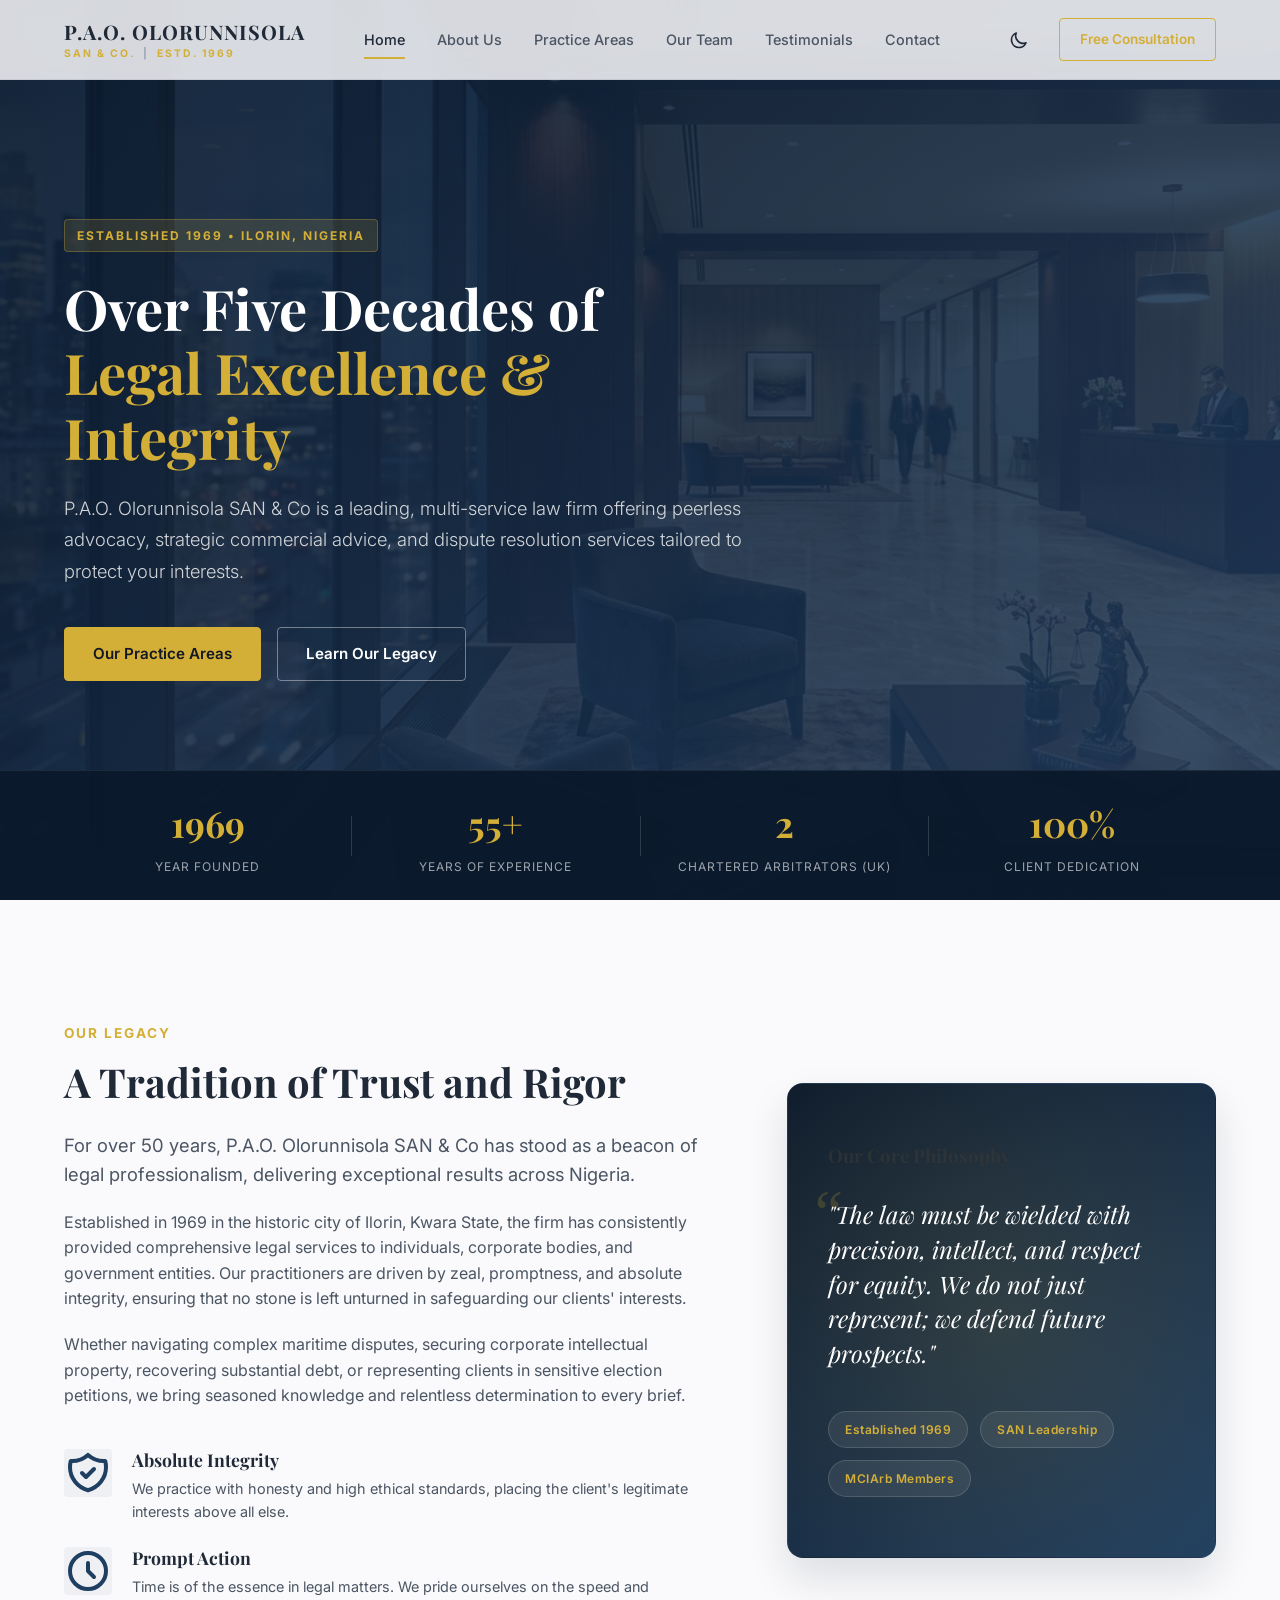
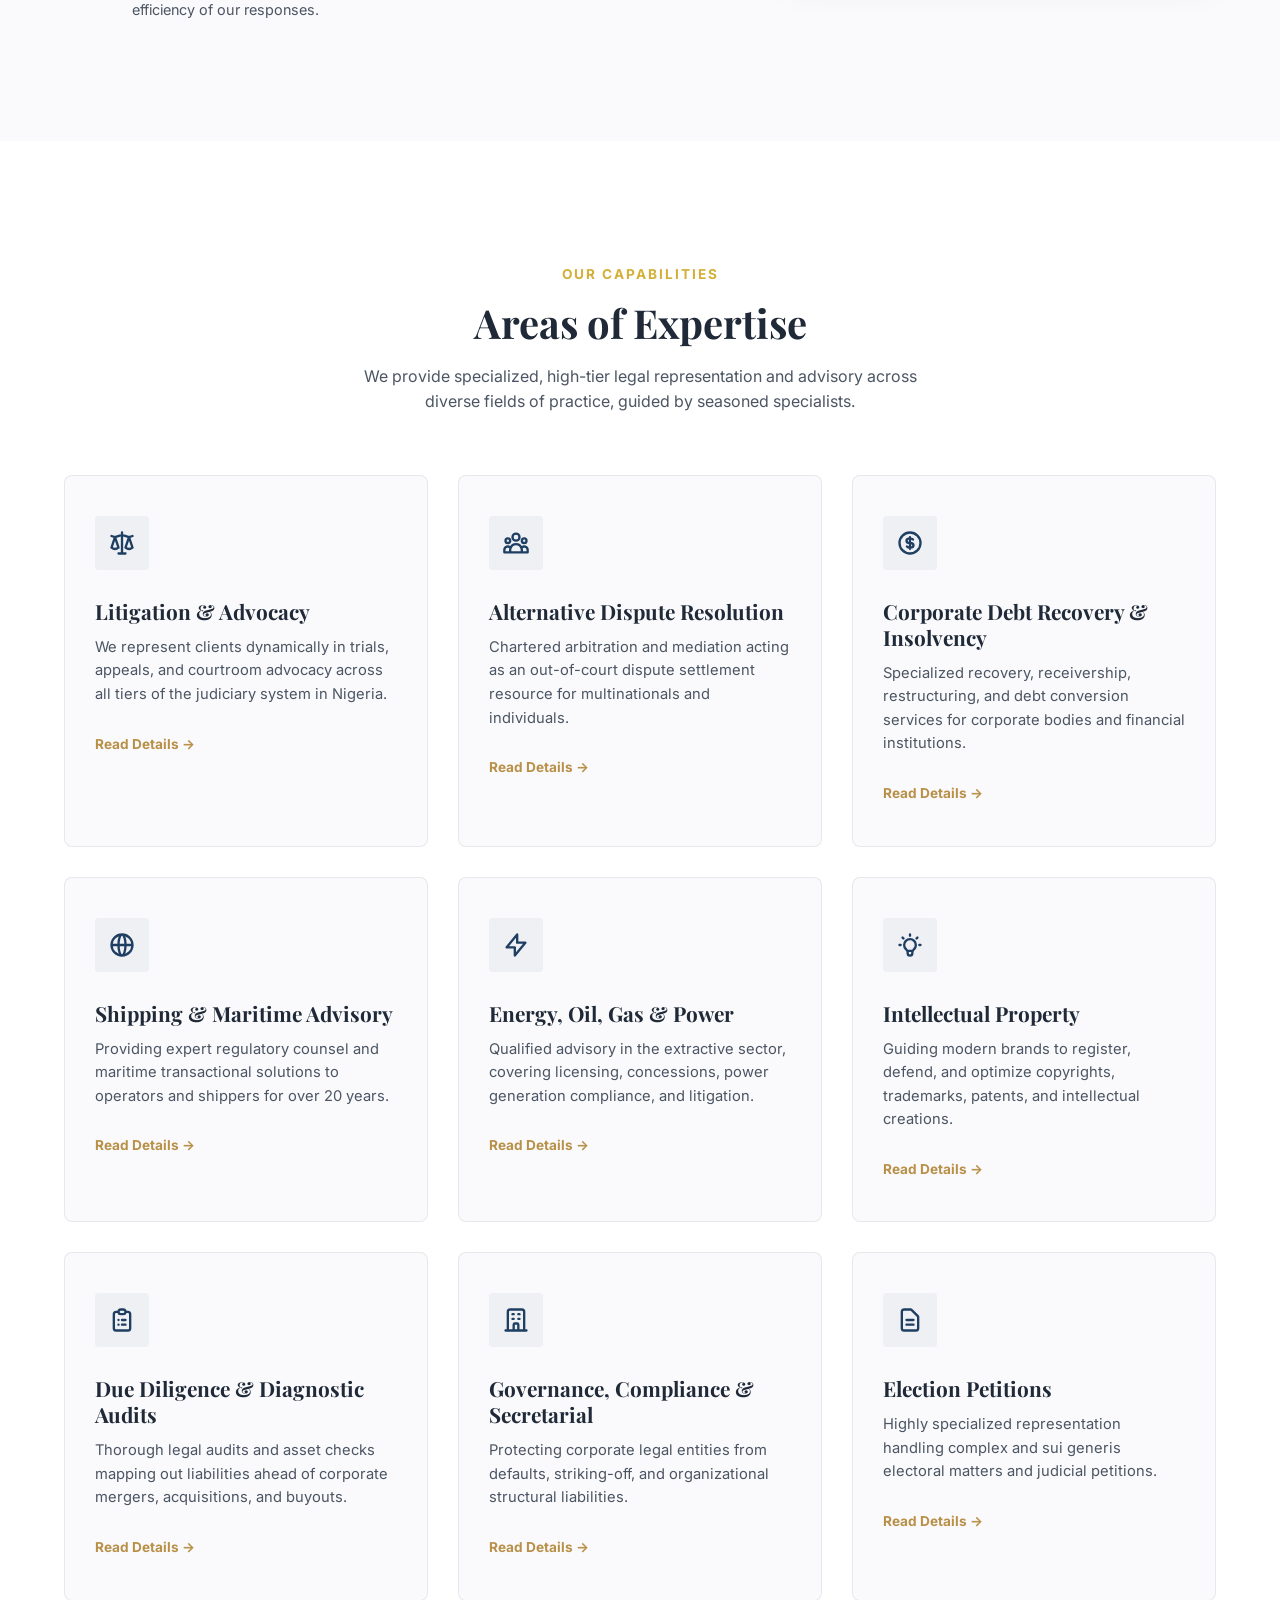
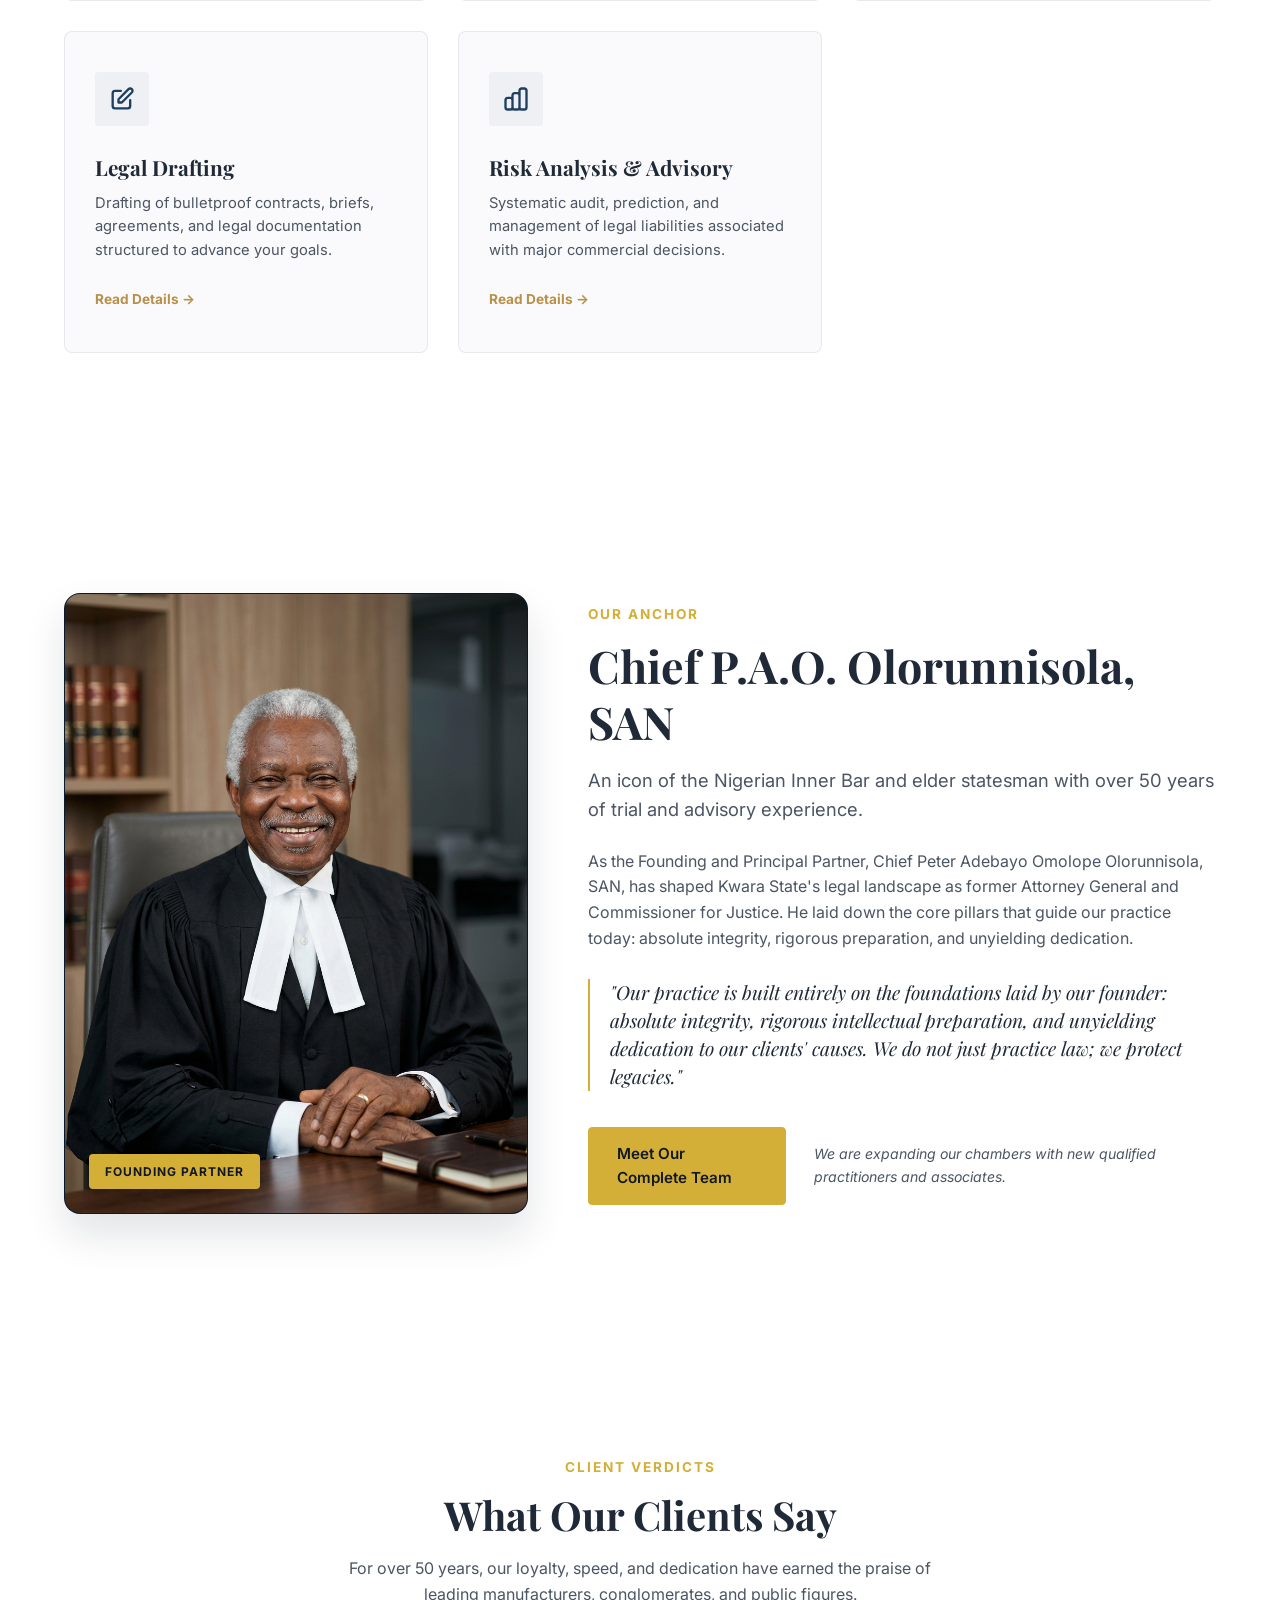
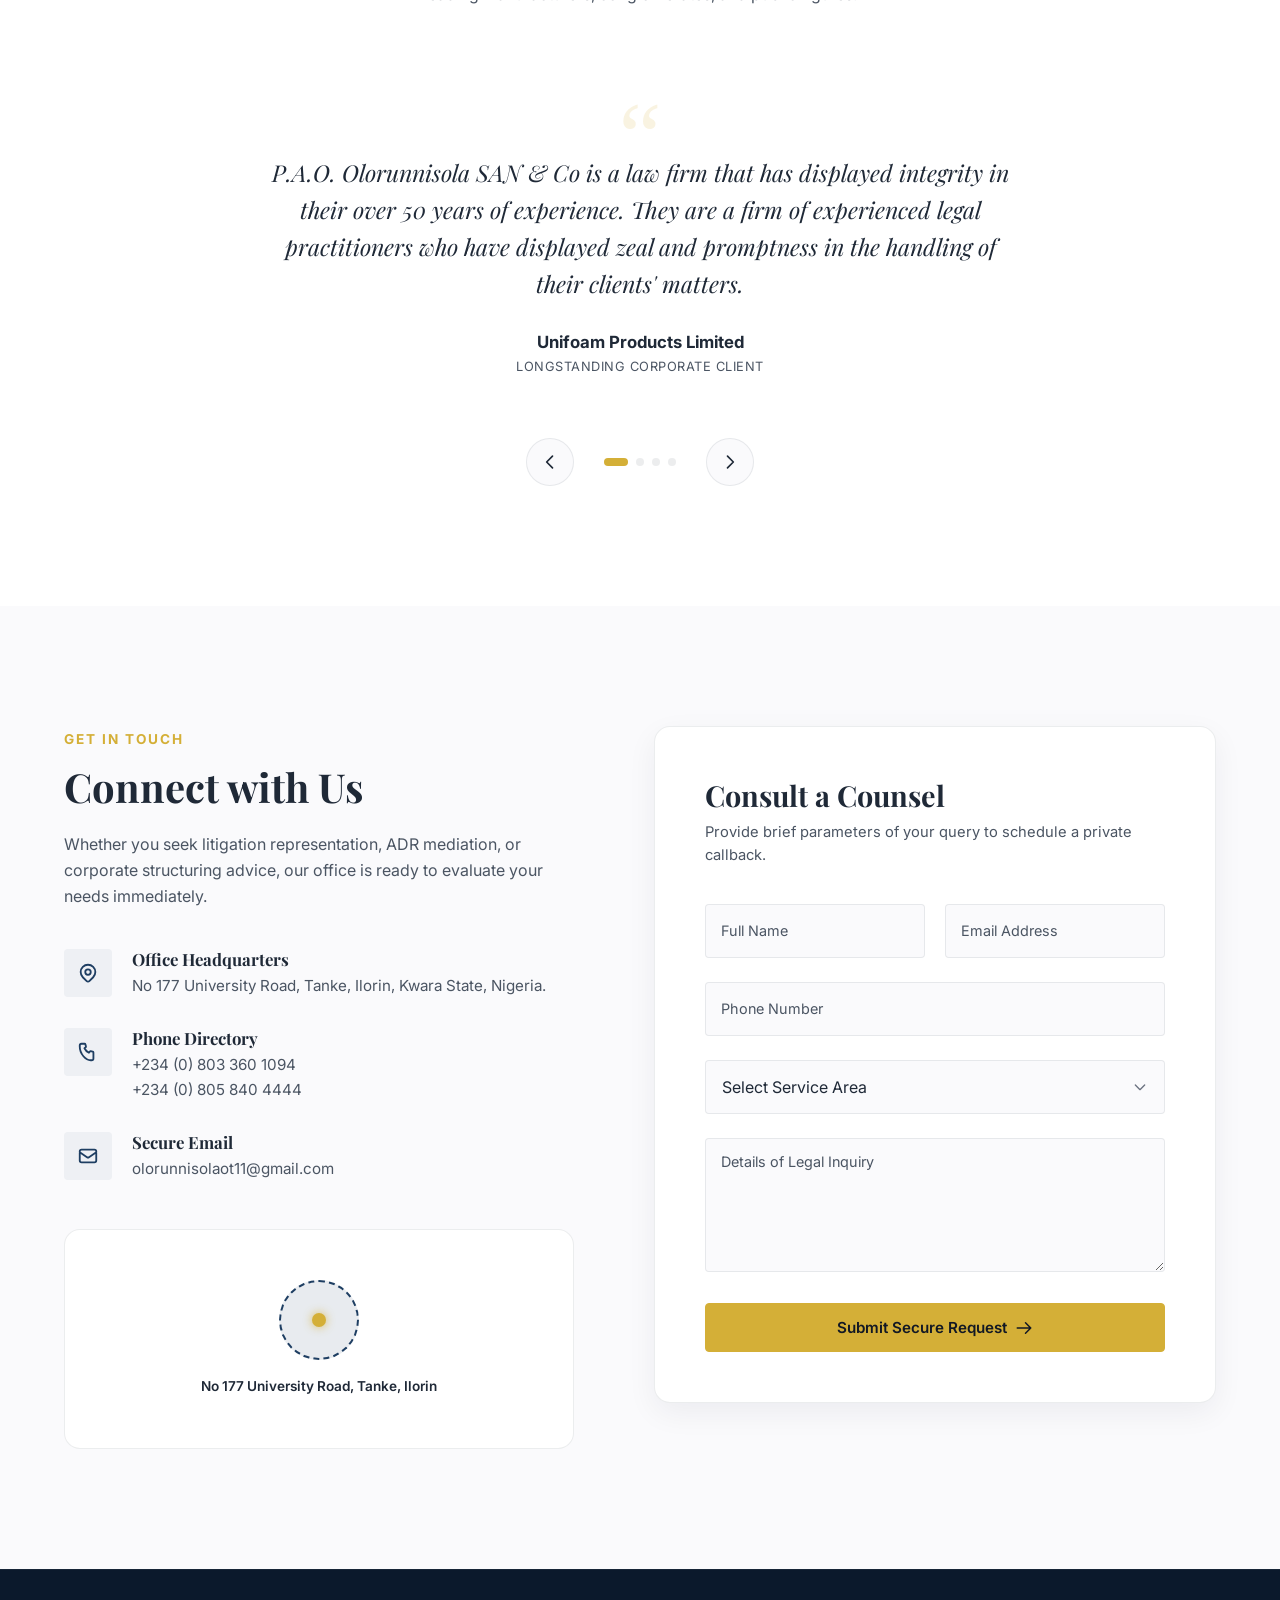
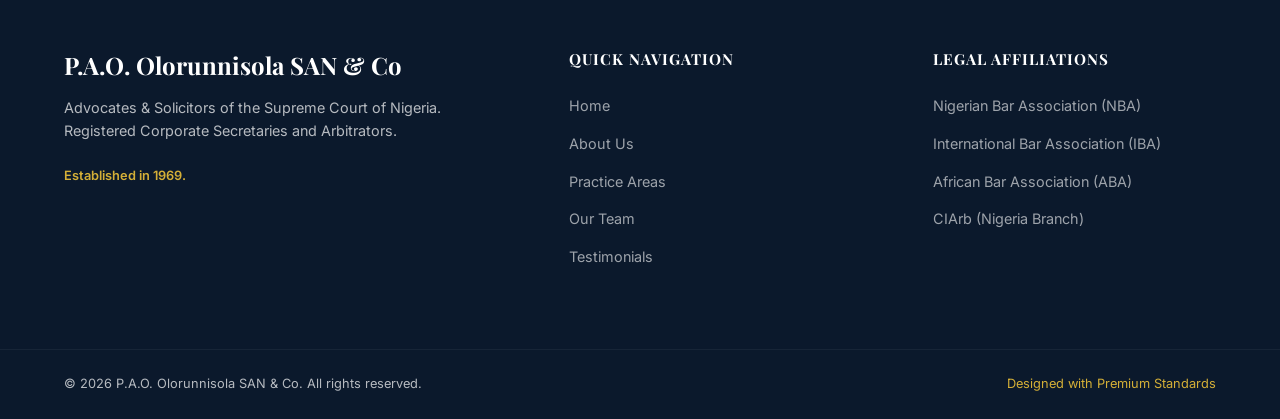
==== index.html @ 3b95bd33 "Initial commit: P.A.O. Olorunnisola SAN & Co premium website" ====
<!DOCTYPE html>
<html lang="en">
<head>
    <meta charset="UTF-8">
    <meta name="viewport" content="width=device-width, initial-scale=1.0">
    <title>P.A.O. Olorunnisola SAN & Co | Premium Law Firm since 1969</title>
    <meta name="description" content="Established in 1969 in Ilorin, Kwara State, P.A.O. Olorunnisola SAN & Co is a premier multi-service law firm offering top-tier litigation, corporate advisory, debt recovery, and arbitration services.">
    <!-- Google Fonts -->
    <link rel="preconnect" href="https://fonts.googleapis.com">
    <link rel="preconnect" href="https://fonts.gstatic.com" crossorigin>
    <link href="https://fonts.googleapis.com/css2?family=Inter:wght@300;400;500;600;700&family=Playfair+Display:ital,wght@0,400;0,500;0,600;0,700;1,400&display=swap" rel="stylesheet">
    <!-- Main Stylesheet -->
    <link rel="stylesheet" href="styles.css">
</head>
<body class="light-mode">
    
    <!-- Navigation Header -->
    <header class="site-header">
        <div class="header-container">
            <a href="#" class="logo-area" aria-label="P.A.O. Olorunnisola SAN & Co Home">
                <span class="logo-main">P.A.O. OLORUNNISOLA</span>
                <span class="logo-sub">SAN & CO. <span class="divider">|</span> ESTD. 1969</span>
            </a>
            
            <nav class="nav-menu" id="navMenu">
                <a href="#home" class="nav-link active">Home</a>
                <a href="#about" class="nav-link">About Us</a>
                <a href="#practice" class="nav-link">Practice Areas</a>
                <a href="team.html" class="nav-link">Our Team</a>
                <a href="#testimonials" class="nav-link">Testimonials</a>
                <a href="#contact" class="nav-link">Contact</a>
            </nav>
            
            <div class="header-actions">
                <button class="theme-toggle" id="themeToggle" aria-label="Toggle dark mode">
                    <!-- Sun Icon (visible in dark mode) -->
                    <svg class="sun-icon" fill="none" stroke="currentColor" viewBox="0 0 24 24" xmlns="http://www.w3.org/2000/svg">
                        <path stroke-linecap="round" stroke-linejoin="round" stroke-width="2" d="M12 3v1m0 16v1m9-9h-1M4 12H3m15.364-6.364l-.707.707M6.343 17.657l-.707.707m12.728 0l-.707-.707M6.343 6.343l-.707-.707M12 8a4 4 0 100 8 4 4 0 000-8z"></path>
                    </svg>
                    <!-- Moon Icon (visible in light mode) -->
                    <svg class="moon-icon" fill="none" stroke="currentColor" viewBox="0 0 24 24" xmlns="http://www.w3.org/2000/svg">
                        <path stroke-linecap="round" stroke-linejoin="round" stroke-width="2" d="M20.354 15.354A9 9 0 018.646 3.646 9.003 9.003 0 0012 21a9.003 9.003 0 008.354-5.646z"></path>
                    </svg>
                </button>
                <a href="#contact" class="btn-consultation">Free Consultation</a>
                <button class="mobile-nav-toggle" id="mobileNavToggle" aria-label="Open menu">
                    <span class="bar"></span>
                    <span class="bar"></span>
                    <span class="bar"></span>
                </button>
            </div>
        </div>
    </header>

    <!-- Hero Section -->
    <section id="home" class="hero-section">
        <div class="hero-bg-overlay"></div>
        <div class="hero-container">
            <div class="hero-content fade-in-up">
                <div class="badge">ESTABLISHED 1969 • ILORIN, NIGERIA</div>
                <h1>Over Five Decades of <br><span class="gold-text">Legal Excellence & Integrity</span></h1>
                <p class="hero-lead">P.A.O. Olorunnisola SAN & Co is a leading, multi-service law firm offering peerless advocacy, strategic commercial advice, and dispute resolution services tailored to protect your interests.</p>
                <div class="hero-actions">
                    <a href="#practice" class="btn btn-primary">Our Practice Areas</a>
                    <a href="#about" class="btn btn-outline">Learn Our Legacy</a>
                </div>
            </div>
        </div>
        
        <!-- Stats Bar -->
        <div class="stats-bar fade-in-up delay-1">
            <div class="stats-container">
                <div class="stat-item">
                    <div class="stat-number">1969</div>
                    <div class="stat-label">Year Founded</div>
                </div>
                <div class="stat-divider"></div>
                <div class="stat-item">
                    <div class="stat-number">55+</div>
                    <div class="stat-label">Years of Experience</div>
                </div>
                <div class="stat-divider"></div>
                <div class="stat-item">
                    <div class="stat-number">2</div>
                    <div class="stat-label">Chartered Arbitrators (UK)</div>
                </div>
                <div class="stat-divider"></div>
                <div class="stat-item">
                    <div class="stat-number">100%</div>
                    <div class="stat-label">Client Dedication</div>
                </div>
            </div>
        </div>
    </section>

    <!-- About Section -->
    <section id="about" class="about-section scroll-reveal">
        <div class="section-container">
            <div class="about-grid">
                <div class="about-text">
                    <span class="section-subtitle">OUR LEGACY</span>
                    <h2>A Tradition of Trust and Rigor</h2>
                    <p class="paragraph-lead">For over 50 years, P.A.O. Olorunnisola SAN & Co has stood as a beacon of legal professionalism, delivering exceptional results across Nigeria.</p>
                    <p>Established in 1969 in the historic city of Ilorin, Kwara State, the firm has consistently provided comprehensive legal services to individuals, corporate bodies, and government entities. Our practitioners are driven by zeal, promptness, and absolute integrity, ensuring that no stone is left unturned in safeguarding our clients' interests.</p>
                    <p>Whether navigating complex maritime disputes, securing corporate intellectual property, recovering substantial debt, or representing clients in sensitive election petitions, we bring seasoned knowledge and relentless determination to every brief.</p>
                    
                    <div class="value-pillars">
                        <div class="pillar">
                            <div class="pillar-icon">
                                <svg fill="none" stroke="currentColor" viewBox="0 0 24 24" xmlns="http://www.w3.org/2000/svg"><path stroke-linecap="round" stroke-linejoin="round" stroke-width="2" d="M9 12l2 2 4-4m5.618-4.016A11.955 11.955 0 0112 2.944a11.955 11.955 0 01-8.618 3.04A12.02 12.02 0 003 9c0 5.591 3.824 10.29 9 11.622 5.176-1.332 9-6.03 9-11.622 0-1.042-.133-2.052-.382-3.016z"></path></svg>
                            </div>
                            <div>
                                <h4>Absolute Integrity</h4>
                                <p>We practice with honesty and high ethical standards, placing the client's legitimate interests above all else.</p>
                            </div>
                        </div>
                        <div class="pillar">
                            <div class="pillar-icon">
                                <svg fill="none" stroke="currentColor" viewBox="0 0 24 24" xmlns="http://www.w3.org/2000/svg"><path stroke-linecap="round" stroke-linejoin="round" stroke-width="2" d="M12 8v4l3 3m6-3a9 9 0 11-18 0 9 9 0 0118 0z"></path></svg>
                            </div>
                            <div>
                                <h4>Prompt Action</h4>
                                <p>Time is of the essence in legal matters. We pride ourselves on the speed and efficiency of our responses.</p>
                            </div>
                        </div>
                    </div>
                </div>
                
                <div class="about-card-container">
                    <div class="about-image-card">
                        <div class="card-glow"></div>
                        <div class="card-inner">
                            <h3>Our Core Philosophy</h3>
                            <blockquote class="philosophical-quote">
                                "The law must be wielded with precision, intellect, and respect for equity. We do not just represent; we defend future prospects."
                            </blockquote>
                            <div class="accreditations">
                                <div class="badge-accred">Established 1969</div>
                                <div class="badge-accred">SAN Leadership</div>
                                <div class="badge-accred">MCIArb Members</div>
                            </div>
                        </div>
                    </div>
                </div>
            </div>
        </div>
    </section>

    <!-- Practice Areas Section -->
    <section id="practice" class="practice-section scroll-reveal">
        <div class="section-container">
            <div class="section-header text-center">
                <span class="section-subtitle">OUR CAPABILITIES</span>
                <h2>Areas of Expertise</h2>
                <p class="section-description">We provide specialized, high-tier legal representation and advisory across diverse fields of practice, guided by seasoned specialists.</p>
            </div>
            
            <div class="practice-grid">
                <!-- Card 1: Litigation & Dispute Resolution -->
                <div class="practice-card" data-area="litigation">
                    <div class="practice-card-content">
                        <div class="card-icon">
                            <svg fill="none" stroke="currentColor" viewBox="0 0 24 24" xmlns="http://www.w3.org/2000/svg"><path stroke-linecap="round" stroke-linejoin="round" stroke-width="2" d="M3 6l3 1m0 0l-3 9a5.002 5.002 0 006.001 0M6 7l3 9M6 7l6-2m6 2l3-1m-3 1l-3 9a5.002 5.002 0 006.001 0M18 7l3 9m-3-9l-6-2m0-2v2m0 16V5m0 16H9m3 0h3"></path></svg>
                        </div>
                        <h3>Litigation & Advocacy</h3>
                        <p>We represent clients dynamically in trials, appeals, and courtroom advocacy across all tiers of the judiciary system in Nigeria.</p>
                        <span class="card-link">Read Details &rarr;</span>
                    </div>
                </div>

                <!-- Card 2: Alternative Dispute Resolution (ADR) -->
                <div class="practice-card" data-area="adr">
                    <div class="practice-card-content">
                        <div class="card-icon">
                            <svg fill="none" stroke="currentColor" viewBox="0 0 24 24" xmlns="http://www.w3.org/2000/svg"><path stroke-linecap="round" stroke-linejoin="round" stroke-width="2" d="M17 20h5v-2a3 3 0 00-5.356-1.857M17 20H7m10 0v-2c0-.656-.126-1.283-.356-1.857M7 20H2v-2a3 3 0 015.356-1.857M7 20v-2c0-.656.126-1.283.356-1.857m0 0a5.002 5.002 0 019.288 0M15 7a3 3 0 11-6 0 3 3 0 016 0zm6 3a2 2 0 11-4 0 2 2 0 014 0zM7 10a2 2 0 11-4 0 2 2 0 014 0z"></path></svg>
                        </div>
                        <h3>Alternative Dispute Resolution</h3>
                        <p>Chartered arbitration and mediation acting as an out-of-court dispute settlement resource for multinationals and individuals.</p>
                        <span class="card-link">Read Details &rarr;</span>
                    </div>
                </div>

                <!-- Card 3: Debt Recovery & Insolvency -->
                <div class="practice-card" data-area="debt">
                    <div class="practice-card-content">
                        <div class="card-icon">
                            <svg fill="none" stroke="currentColor" viewBox="0 0 24 24" xmlns="http://www.w3.org/2000/svg"><path stroke-linecap="round" stroke-linejoin="round" stroke-width="2" d="M12 8c-1.657 0-3 .895-3 2s1.343 2 3 2 3 .895 3 2-1.343 2-3 2m0-8c1.11 0 2.08.402 2.599 1M12 8V7m0 1v8m0 0v1m0-1c-1.11 0-2.08-.402-2.599-1M21 12a9 9 0 11-18 0 9 9 0 0118 0z"></path></svg>
                        </div>
                        <h3>Corporate Debt Recovery & Insolvency</h3>
                        <p>Specialized recovery, receivership, restructuring, and debt conversion services for corporate bodies and financial institutions.</p>
                        <span class="card-link">Read Details &rarr;</span>
                    </div>
                </div>

                <!-- Card 4: Maritime & Shipping Advisory -->
                <div class="practice-card" data-area="maritime">
                    <div class="practice-card-content">
                        <div class="card-icon">
                            <svg fill="none" stroke="currentColor" viewBox="0 0 24 24" xmlns="http://www.w3.org/2000/svg"><path stroke-linecap="round" stroke-linejoin="round" stroke-width="2" d="M21 12a9 9 0 01-9 9m9-9a9 9 0 00-9-9m9 9H3m9 9a9 9 0 01-9-9m9 9c1.657 0 3-4.03 3-9s-1.343-9-3-9m0 18c-1.657 0-3-4.03-3-9s1.343-9 3-9m-9 9a9 9 0 019-9"></path></svg>
                        </div>
                        <h3>Shipping & Maritime Advisory</h3>
                        <p>Providing expert regulatory counsel and maritime transactional solutions to operators and shippers for over 20 years.</p>
                        <span class="card-link">Read Details &rarr;</span>
                    </div>
                </div>

                <!-- Card 5: Oil, Gas & Energy -->
                <div class="practice-card" data-area="energy">
                    <div class="practice-card-content">
                        <div class="card-icon">
                            <svg fill="none" stroke="currentColor" viewBox="0 0 24 24" xmlns="http://www.w3.org/2000/svg"><path stroke-linecap="round" stroke-linejoin="round" stroke-width="2" d="M13 10V3L4 14h7v7l9-11h-7z"></path></svg>
                        </div>
                        <h3>Energy, Oil, Gas & Power</h3>
                        <p>Qualified advisory in the extractive sector, covering licensing, concessions, power generation compliance, and litigation.</p>
                        <span class="card-link">Read Details &rarr;</span>
                    </div>
                </div>

                <!-- Card 6: Intellectual Property -->
                <div class="practice-card" data-area="ip">
                    <div class="practice-card-content">
                        <div class="card-icon">
                            <svg fill="none" stroke="currentColor" viewBox="0 0 24 24" xmlns="http://www.w3.org/2000/svg"><path stroke-linecap="round" stroke-linejoin="round" stroke-width="2" d="M9.663 17h4.673M12 3v1m6.364 1.636l-.707.707M21 12h-1M4 12H3m3.343-5.657l-.707-.707m2.828 9.9a5 5 0 117.072 0l-.548.547A3.374 3.374 0 0014 18.469V19a2 2 0 11-4 0v-.531c0-.895-.356-1.754-.988-2.386l-.548-.547z"></path></svg>
                        </div>
                        <h3>Intellectual Property</h3>
                        <p>Guiding modern brands to register, defend, and optimize copyrights, trademarks, patents, and intellectual creations.</p>
                        <span class="card-link">Read Details &rarr;</span>
                    </div>
                </div>

                <!-- Card 7: Due Diligence & Corporate Audits -->
                <div class="practice-card" data-area="diligence">
                    <div class="practice-card-content">
                        <div class="card-icon">
                            <svg fill="none" stroke="currentColor" viewBox="0 0 24 24" xmlns="http://www.w3.org/2000/svg"><path stroke-linecap="round" stroke-linejoin="round" stroke-width="2" d="M9 5H7a2 2 0 00-2 2v12a2 2 0 002 2h10a2 2 0 002-2V7a2 2 0 00-2-2h-2M9 5a2 2 0 002 2h2a2 2 0 002-2M9 5a2 2 0 012-2h2a2 2 0 012 2m-3 7h3m-3 4h3m-6-4h.01M9 16h.01"></path></svg>
                        </div>
                        <h3>Due Diligence & Diagnostic Audits</h3>
                        <p>Thorough legal audits and asset checks mapping out liabilities ahead of corporate mergers, acquisitions, and buyouts.</p>
                        <span class="card-link">Read Details &rarr;</span>
                    </div>
                </div>

                <!-- Card 8: Corporate Governance & Secretarial -->
                <div class="practice-card" data-area="governance">
                    <div class="practice-card-content">
                        <div class="card-icon">
                            <svg fill="none" stroke="currentColor" viewBox="0 0 24 24" xmlns="http://www.w3.org/2000/svg"><path stroke-linecap="round" stroke-linejoin="round" stroke-width="2" d="M19 21V5a2 2 0 00-2-2H7a2 2 0 00-2 2v16m14 0h2m-2 0h-5m-9 0H3m2 0h5M9 7h1m-1 4h1m4-4h1m-1 4h1m-5 10v-5a1 1 0 011-1h2a1 1 0 011 1v5m-4 0h4"></path></svg>
                        </div>
                        <h3>Governance, Compliance & Secretarial</h3>
                        <p>Protecting corporate legal entities from defaults, striking-off, and organizational structural liabilities.</p>
                        <span class="card-link">Read Details &rarr;</span>
                    </div>
                </div>

                <!-- Card 9: Election Petitions -->
                <div class="practice-card" data-area="election">
                    <div class="practice-card-content">
                        <div class="card-icon">
                            <svg fill="none" stroke="currentColor" viewBox="0 0 24 24" xmlns="http://www.w3.org/2000/svg"><path stroke-linecap="round" stroke-linejoin="round" stroke-width="2" d="M9 12h6m-6 4h6m2 5H7a2 2 0 01-2-2V5a2 2 0 012-2h5.586a1 1 0 01.707.293l5.414 5.414a1 1 0 01.293.707V19a2 2 0 01-2 2z"></path></svg>
                        </div>
                        <h3>Election Petitions</h3>
                        <p>Highly specialized representation handling complex and sui generis electoral matters and judicial petitions.</p>
                        <span class="card-link">Read Details &rarr;</span>
                    </div>
                </div>

                <!-- Card 10: Legal Drafting -->
                <div class="practice-card" data-area="drafting">
                    <div class="practice-card-content">
                        <div class="card-icon">
                            <svg fill="none" stroke="currentColor" viewBox="0 0 24 24" xmlns="http://www.w3.org/2000/svg"><path stroke-linecap="round" stroke-linejoin="round" stroke-width="2" d="M11 5H6a2 2 0 00-2 2v11a2 2 0 002 2h11a2 2 0 002-2v-5m-1.414-9.414a2 2 0 112.828 2.828L11.828 15H9v-2.828l8.586-8.586z"></path></svg>
                        </div>
                        <h3>Legal Drafting</h3>
                        <p>Drafting of bulletproof contracts, briefs, agreements, and legal documentation structured to advance your goals.</p>
                        <span class="card-link">Read Details &rarr;</span>
                    </div>
                </div>

                <!-- Card 11: Risk Analysis -->
                <div class="practice-card" data-area="risk">
                    <div class="practice-card-content">
                        <div class="card-icon">
                            <svg fill="none" stroke="currentColor" viewBox="0 0 24 24" xmlns="http://www.w3.org/2000/svg"><path stroke-linecap="round" stroke-linejoin="round" stroke-width="2" d="M9 19v-6a2 2 0 00-2-2H5a2 2 0 00-2 2v6a2 2 0 002 2h2a2 2 0 002-2zm0 0V9a2 2 0 012-2h2a2 2 0 012 2v10m-6 0a2 2 0 002 2h2a2 2 0 002-2m0 0V5a2 2 0 012-2h2a2 2 0 012 2v14a2 2 0 01-2 2h-2a2 2 0 01-2-2z"></path></svg>
                        </div>
                        <h3>Risk Analysis & Advisory</h3>
                        <p>Systematic audit, prediction, and management of legal liabilities associated with major commercial decisions.</p>
                        <span class="card-link">Read Details &rarr;</span>
                    </div>
                </div>
            </div>
        </div>
    </section>

    <!-- Details Modal Backdrop -->
    <div class="modal-backdrop" id="detailsModal">
        <div class="modal-container">
            <button class="modal-close" id="modalClose" aria-label="Close details">&times;</button>
            <div class="modal-body" id="modalBody">
                <!-- Loaded dynamically by JS -->
            </div>
        </div>
    </div>

    <!-- Founder Preview Section -->
    <section id="founder-preview" class="founder-preview-section scroll-reveal">
        <div class="section-container">
            <div class="founder-preview-grid">
                <div class="founder-preview-image">
                    <div class="founder-image-frame">
                        <img src="images/founder_portrait.jpg" alt="Chief P.A.O. Olorunnisola, SAN" class="founder-img" loading="lazy">
                        <div class="founder-badge">FOUNDING PARTNER</div>
                    </div>
                </div>
                <div class="founder-preview-text">
                    <span class="section-subtitle">OUR ANCHOR</span>
                    <h2>Chief P.A.O. Olorunnisola, SAN</h2>
                    <p class="paragraph-lead">An icon of the Nigerian Inner Bar and elder statesman with over 50 years of trial and advisory experience.</p>
                    <p>As the Founding and Principal Partner, Chief Peter Adebayo Omolope Olorunnisola, SAN, has shaped Kwara State's legal landscape as former Attorney General and Commissioner for Justice. He laid down the core pillars that guide our practice today: absolute integrity, rigorous preparation, and unyielding dedication.</p>
                    
                    <blockquote class="philosophical-quote small-quote">
                        "Our practice is built entirely on the foundations laid by our founder: absolute integrity, rigorous intellectual preparation, and unyielding dedication to our clients' causes. We do not just practice law; we protect legacies."
                    </blockquote>
                    
                    <div class="founder-actions-row">
                        <a href="team.html" class="btn btn-primary">Meet Our Complete Team</a>
                        <p class="founder-note">We are expanding our chambers with new qualified practitioners and associates.</p>
                    </div>
                </div>
            </div>
        </div>
    </section>

    <!-- Testimonials Section -->
    <section id="testimonials" class="testimonials-section scroll-reveal">
        <div class="section-container">
            <div class="section-header text-center">
                <span class="section-subtitle">CLIENT VERDICTS</span>
                <h2>What Our Clients Say</h2>
                <p class="section-description">For over 50 years, our loyalty, speed, and dedication have earned the praise of leading manufacturers, conglomerates, and public figures.</p>
            </div>
            
            <div class="slider-wrapper">
                <div class="testimonials-slider" id="testimonialsSlider">
                    
                    <!-- Slide 1 -->
                    <div class="testimonial-slide">
                        <div class="quote-icon">“</div>
                        <p class="testimonial-text">P.A.O. Olorunnisola SAN & Co is a law firm that has displayed integrity in their over 50 years of experience. They are a firm of experienced legal practitioners who have displayed zeal and promptness in the handling of their clients' matters.</p>
                        <div class="client-info">
                            <h4 class="client-name">Unifoam Products Limited</h4>
                            <span class="client-detail">Longstanding Corporate Client</span>
                        </div>
                    </div>

                    <!-- Slide 2 -->
                    <div class="testimonial-slide">
                        <div class="quote-icon">“</div>
                        <p class="testimonial-text">P.A.O. Olorunnisola SAN & Co is a one-stop firm for your legal needs. They are a firm of legal practitioners that cut across different fields of legal practice. The speed of their response to client's legal needs is encouraging. I vouch for them.</p>
                        <div class="client-info">
                            <h4 class="client-name">UTR Confectionary Enterprise</h4>
                            <span class="client-detail">Commercial Client</span>
                        </div>
                    </div>

                    <!-- Slide 3 -->
                    <div class="testimonial-slide">
                        <div class="quote-icon">“</div>
                        <p class="testimonial-text">P.A.O. Olorunnisola SAN & Co is a law firm that offers useful legal advice in their relationship with their clients. They display integrity, honesty in their dealings notwithstanding their pecuniary interest. They are reliable and I recommend them.</p>
                        <div class="client-info">
                            <h4 class="client-name">Harmony Holdings Limited</h4>
                            <span class="client-detail">Investment & Holdings Client</span>
                        </div>
                    </div>

                    <!-- Slide 4 -->
                    <div class="testimonial-slide">
                        <div class="quote-icon">“</div>
                        <p class="testimonial-text">The law firm P.A.O. Olorunnisola SAN & Co is a firm of notable legal practitioners who have secured cognate experience in the field of law practice. They are a firm that I will easily recommend to any prospective client.</p>
                        <div class="client-info">
                            <h4 class="client-name">Hon. Toye Yusuff</h4>
                            <span class="client-detail">Chief Whip, Kwara State House of Assembly</span>
                        </div>
                    </div>
                    
                </div>
                
                <!-- Controls -->
                <div class="slider-controls">
                    <button class="slider-arrow prev" id="sliderPrev" aria-label="Previous testimonial">
                        <svg fill="none" stroke="currentColor" viewBox="0 0 24 24" xmlns="http://www.w3.org/2000/svg"><path stroke-linecap="round" stroke-linejoin="round" stroke-width="2" d="M15 19l-7-7 7-7"></path></svg>
                    </button>
                    <div class="slider-dots" id="sliderDots"></div>
                    <button class="slider-arrow next" id="sliderNext" aria-label="Next testimonial">
                        <svg fill="none" stroke="currentColor" viewBox="0 0 24 24" xmlns="http://www.w3.org/2000/svg"><path stroke-linecap="round" stroke-linejoin="round" stroke-width="2" d="M9 5l7 7-7 7"></path></svg>
                    </button>
                </div>
            </div>
        </div>
    </section>

    <!-- Contact Section -->
    <section id="contact" class="contact-section scroll-reveal">
        <div class="section-container">
            <div class="contact-grid">
                
                <!-- Contact Details Card -->
                <div class="contact-info-block">
                    <span class="section-subtitle">GET IN TOUCH</span>
                    <h2>Connect with Us</h2>
                    <p>Whether you seek litigation representation, ADR mediation, or corporate structuring advice, our office is ready to evaluate your needs immediately.</p>
                    
                    <div class="contact-details-list">
                        <div class="detail-item">
                            <div class="detail-icon">
                                <svg fill="none" stroke="currentColor" viewBox="0 0 24 24" xmlns="http://www.w3.org/2000/svg"><path stroke-linecap="round" stroke-linejoin="round" stroke-width="2" d="M17.657 16.657L13.414 20.9a1.998 1.998 0 01-2.827 0l-4.244-4.243a8 8 0 1111.314 0z"></path><path stroke-linecap="round" stroke-linejoin="round" stroke-width="2" d="M15 11a3 3 0 11-6 0 3 3 0 016 0z"></path></svg>
                            </div>
                            <div>
                                <h4>Office Headquarters</h4>
                                <p>No 177 University Road, Tanke, Ilorin, Kwara State, Nigeria.</p>
                            </div>
                        </div>
                        <div class="detail-item">
                            <div class="detail-icon">
                                <svg fill="none" stroke="currentColor" viewBox="0 0 24 24" xmlns="http://www.w3.org/2000/svg"><path stroke-linecap="round" stroke-linejoin="round" stroke-width="2" d="M3 5a2 2 0 012-2h3.28a1 1 0 01.94.725l.548 2.2a1 1 0 01-.321.988l-1.305.98a10.582 10.582 0 004.872 4.872l.98-1.305a1 1 0 01.988-.321l2.2.548a1 1 0 01.725.94V19a2 2 0 01-2 2h-1C9.716 21 3 14.284 3 6V5z"></path></svg>
                            </div>
                            <div>
                                <h4>Phone Directory</h4>
                                <p><a href="tel:+2348033601094" class="contact-link-hover">+234 (0) 803 360 1094</a><br><a href="tel:+2348058404444" class="contact-link-hover">+234 (0) 805 840 4444</a></p>
                            </div>
                        </div>
                        <div class="detail-item">
                            <div class="detail-icon">
                                <svg fill="none" stroke="currentColor" viewBox="0 0 24 24" xmlns="http://www.w3.org/2000/svg"><path stroke-linecap="round" stroke-linejoin="round" stroke-width="2" d="M3 8l7.89 5.26a2 2 0 002.22 0L21 8M5 19h14a2 2 0 002-2V7a2 2 0 00-2-2H5a2 2 0 00-2 2v10a2 2 0 002 2z"></path></svg>
                            </div>
                            <div>
                                <h4>Secure Email</h4>
                                <p><a href="mailto:olorunnisolaot11@gmail.com" class="contact-link-hover">olorunnisolaot11@gmail.com</a></p>
                            </div>
                        </div>
                    </div>
                    
                    <!-- Map Graphic Placeholder -->
                    <div class="map-placeholder">
                        <div class="map-circle"></div>
                        <span class="map-text">No 177 University Road, Tanke, Ilorin</span>
                    </div>
                </div>

                <!-- Contact Form Card -->
                <div class="contact-form-block">
                    <h3>Consult a Counsel</h3>
                    <p>Provide brief parameters of your query to schedule a private callback.</p>
                    
                    <form id="contactForm" action="#" method="POST" class="premium-form">
                        <div class="form-row">
                            <div class="form-group">
                                <input type="text" id="formName" required placeholder=" ">
                                <label for="formName">Full Name</label>
                            </div>
                            <div class="form-group">
                                <input type="email" id="formEmail" required placeholder=" ">
                                <label for="formEmail">Email Address</label>
                            </div>
                        </div>
                        
                        <div class="form-group">
                            <input type="tel" id="formPhone" placeholder=" ">
                            <label for="formPhone">Phone Number</label>
                        </div>
                        
                        <div class="form-group">
                            <select id="formService" required>
                                <option value="" disabled selected hidden>Select Service Area</option>
                                <option value="litigation">Litigation & Advocacy</option>
                                <option value="adr">Alternative Dispute Resolution</option>
                                <option value="debt">Debt Recovery & Insolvency</option>
                                <option value="maritime">Shipping & Maritime Legal Advisory</option>
                                <option value="energy">Energy & Extractive Industry</option>
                                <option value="ip">Intellectual Property Rights</option>
                                <option value="diligence">Due Diligence & Audits</option>
                                <option value="governance">Corporate Governance</option>
                                <option value="other">Other Legal Matters</option>
                            </select>
                        </div>

                        <div class="form-group">
                            <textarea id="formMessage" required rows="5" placeholder=" "></textarea>
                            <label for="formMessage">Details of Legal Inquiry</label>
                        </div>
                        
                        <button type="submit" class="btn btn-primary btn-block">
                            <span>Submit Secure Request</span>
                            <svg class="submit-arrow" fill="none" stroke="currentColor" viewBox="0 0 24 24" xmlns="http://www.w3.org/2000/svg"><path stroke-linecap="round" stroke-linejoin="round" stroke-width="2" d="M14 5l7 7m0 0l-7 7m7-7H3"></path></svg>
                        </button>
                    </form>
                    <div class="feedback-msg" id="formFeedback"></div>
                </div>

            </div>
        </div>
    </section>

    <!-- Footer -->
    <footer class="site-footer">
        <div class="footer-top">
            <div class="section-container footer-grid">
                <div class="footer-brand">
                    <h3>P.A.O. Olorunnisola SAN & Co</h3>
                    <p class="brand-tagline">Advocates & Solicitors of the Supreme Court of Nigeria. Registered Corporate Secretaries and Arbitrators.</p>
                    <p class="brand-est">Established in 1969.</p>
                </div>
                <div class="footer-links">
                    <h4>Quick Navigation</h4>
                    <ul>
                        <li><a href="#home">Home</a></li>
                        <li><a href="#about">About Us</a></li>
                        <li><a href="#practice">Practice Areas</a></li>
                        <li><a href="team.html">Our Team</a></li>
                        <li><a href="#testimonials">Testimonials</a></li>
                    </ul>
                </div>
                <div class="footer-links">
                    <h4>Legal Affiliations</h4>
                    <ul>
                        <li><a href="https://www.nigerianbar.org.ng" target="_blank" rel="noopener">Nigerian Bar Association (NBA)</a></li>
                        <li><a href="https://www.ibanet.org" target="_blank" rel="noopener">International Bar Association (IBA)</a></li>
                        <li><a href="https://www.african-bar.org" target="_blank" rel="noopener">African Bar Association (ABA)</a></li>
                        <li><a href="https://ciarbnigeria.org" target="_blank" rel="noopener">CIArb (Nigeria Branch)</a></li>
                    </ul>
                </div>
            </div>
        </div>
        <div class="footer-bottom">
            <div class="section-container bottom-flex">
                <p>&copy; 2026 P.A.O. Olorunnisola SAN & Co. All rights reserved.</p>
                <p class="designer-credit">Designed with Premium Standards</p>
            </div>
        </div>
    </footer>

    <!-- Scripts -->
    <script src="app.js"></script>
</body>
</html>
---- styles.css ----
/* ==========================================
   DESIGN TOKENS & SYSTEM VARIABLES
   ========================================== */
:root {
    /* Color Palette */
    --primary-navy: #0B192C;
    --primary-blue: #1E3E62;
    --accent-gold: #D4AF37;
    --accent-gold-dark: #B89047;
    --accent-gold-light: #F3E5AB;
    
    /* Semantic Colors - Light Mode Default */
    --bg-main: #FAFAFC;
    --bg-card: #FFFFFF;
    --bg-header: rgba(250, 250, 252, 0.85);
    --text-primary: #1F2937;
    --text-secondary: #4B5563;
    --text-muted: #9CA3AF;
    --border-color: rgba(11, 25, 44, 0.08);
    --shadow-sm: 0 2px 4px rgba(11, 25, 44, 0.02);
    --shadow-md: 0 10px 30px rgba(11, 25, 44, 0.06);
    --shadow-lg: 0 20px 40px rgba(11, 25, 44, 0.12);
    
    /* Layout & Spacing */
    --site-width: 1200px;
    --header-height: 80px;
    --border-radius-sm: 4px;
    --border-radius-md: 8px;
    --border-radius-lg: 16px;
    
    /* Transitions */
    --transition-fast: 0.2s cubic-bezier(0.4, 0, 0.2, 1);
    --transition-smooth: 0.4s cubic-bezier(0.4, 0, 0.2, 1);
}

/* Dark Mode Overrides */
body.dark-mode {
    --bg-main: #0B0F19;
    --bg-card: #151C2C;
    --bg-header: rgba(11, 15, 25, 0.85);
    --text-primary: #F3F4F6;
    --text-secondary: #9CA3AF;
    --text-muted: #6B7280;
    --border-color: rgba(255, 255, 255, 0.08);
    --shadow-md: 0 10px 30px rgba(0, 0, 0, 0.3);
    --shadow-lg: 0 20px 40px rgba(0, 0, 0, 0.4);
}

/* ==========================================
   BASE STYLES & RESET
   ========================================== */
* {
    box-sizing: border-box;
    margin: 0;
    padding: 0;
}

html {
    scroll-behavior: smooth;
    font-size: 16px;
}

body {
    font-family: 'Inter', sans-serif;
    background-color: var(--bg-main);
    color: var(--text-primary);
    line-height: 1.6;
    overflow-x: hidden;
    transition: background-color var(--transition-smooth), color var(--transition-smooth);
}

h1, h2, h3, h4, h5, h6 {
    font-family: 'Playfair Display', serif;
    font-weight: 700;
    color: var(--text-primary);
    line-height: 1.25;
}

a {
    color: inherit;
    text-decoration: none;
    transition: color var(--transition-fast);
}

button, input, select, textarea {
    font-family: inherit;
    font-size: inherit;
}

/* Scrollbar Customization */
::-webkit-scrollbar {
    width: 10px;
}
::-webkit-scrollbar-track {
    background: var(--bg-main);
}
::-webkit-scrollbar-thumb {
    background: var(--primary-blue);
    border: 2px solid var(--bg-main);
    border-radius: var(--border-radius-md);
}
::-webkit-scrollbar-thumb:hover {
    background: var(--accent-gold);
}

/* ==========================================
   REUSABLE UTILITIES & COMPONENTS
   ========================================== */
.section-container {
    width: 100%;
    max-width: var(--site-width);
    margin: 0 auto;
    padding: 0 24px;
}

.text-center { text-align: center; }
.gold-text { color: var(--accent-gold); }

.section-subtitle {
    display: inline-block;
    font-size: 0.85rem;
    font-weight: 700;
    letter-spacing: 2px;
    color: var(--accent-gold);
    margin-bottom: 12px;
    text-transform: uppercase;
}

.section-header h2 {
    font-size: 2.5rem;
    margin-bottom: 16px;
}

.section-description {
    max-width: 600px;
    margin: 0 auto 60px auto;
    color: var(--text-secondary);
}

/* Buttons */
.btn {
    display: inline-flex;
    align-items: center;
    justify-content: center;
    padding: 14px 28px;
    font-size: 0.95rem;
    font-weight: 600;
    border-radius: var(--border-radius-sm);
    cursor: pointer;
    transition: all var(--transition-fast);
}

.btn-primary {
    background-color: var(--accent-gold);
    color: #121824;
    border: 1px solid var(--accent-gold);
}
.btn-primary:hover {
    background-color: var(--accent-gold-dark);
    border-color: var(--accent-gold-dark);
    transform: translateY(-2px);
    box-shadow: 0 5px 15px rgba(212, 175, 55, 0.3);
}

.btn-outline {
    background-color: transparent;
    color: var(--neutral-white);
    border: 1px solid rgba(255, 255, 255, 0.4);
}
.btn-outline:hover {
    background-color: rgba(255, 255, 255, 0.1);
    border-color: var(--neutral-white);
    transform: translateY(-2px);
}

.btn-block {
    width: 100%;
}

/* ==========================================
   NAVIGATION HEADER
   ========================================== */
.site-header {
    position: fixed;
    top: 0;
    left: 0;
    width: 100%;
    height: var(--header-height);
    background-color: var(--bg-header);
    backdrop-filter: blur(10px);
    -webkit-backdrop-filter: blur(10px);
    border-bottom: 1px solid var(--border-color);
    z-index: 1000;
    transition: background-color var(--transition-smooth), border-color var(--transition-smooth), transform var(--transition-smooth);
}

.site-header.scrolled {
    box-shadow: var(--shadow-md);
}

.header-container {
    max-width: var(--site-width);
    height: 100%;
    margin: 0 auto;
    padding: 0 24px;
    display: flex;
    align-items: center;
    justify-content: space-between;
}

.logo-area {
    display: flex;
    flex-direction: column;
}

.logo-main {
    font-family: 'Playfair Display', serif;
    font-weight: 700;
    font-size: 1.25rem;
    letter-spacing: 1px;
    color: var(--text-primary);
}

.logo-sub {
    font-size: 0.65rem;
    font-weight: 700;
    letter-spacing: 2px;
    color: var(--accent-gold);
    margin-top: -2px;
}

.logo-sub .divider {
    color: var(--text-muted);
    margin: 0 4px;
}

/* Nav Menu */
.nav-menu {
    display: flex;
    gap: 32px;
}

.nav-link {
    font-size: 0.9rem;
    font-weight: 500;
    color: var(--text-secondary);
    position: relative;
    padding: 8px 0;
}

.nav-link::after {
    content: '';
    position: absolute;
    bottom: 0;
    left: 0;
    width: 0;
    height: 2px;
    background-color: var(--accent-gold);
    transition: width var(--transition-fast);
}

.nav-link:hover, .nav-link.active {
    color: var(--text-primary);
}

.nav-link:hover::after, .nav-link.active::after {
    width: 100%;
}

/* Actions */
.header-actions {
    display: flex;
    align-items: center;
    gap: 20px;
}

.theme-toggle {
    background: none;
    border: none;
    cursor: pointer;
    color: var(--text-primary);
    width: 40px;
    height: 40px;
    border-radius: 50%;
    display: flex;
    align-items: center;
    justify-content: center;
    transition: background-color var(--transition-fast);
}

.theme-toggle:hover {
    background-color: var(--border-color);
}

.theme-toggle svg {
    width: 20px;
    height: 20px;
}

/* Toggle displays */
body.dark-mode .theme-toggle .sun-icon { display: block; }
body.dark-mode .theme-toggle .moon-icon { display: none; }
body.light-mode .theme-toggle .sun-icon { display: none; }
body.light-mode .theme-toggle .moon-icon { display: block; }

.btn-consultation {
    padding: 10px 20px;
    font-size: 0.85rem;
    font-weight: 600;
    color: var(--accent-gold);
    border: 1px solid var(--accent-gold);
    border-radius: var(--border-radius-sm);
}

.btn-consultation:hover {
    background-color: var(--accent-gold);
    color: #121824;
}

.mobile-nav-toggle {
    display: none;
    flex-direction: column;
    gap: 6px;
    background: none;
    border: none;
    cursor: pointer;
    padding: 4px;
}

.mobile-nav-toggle .bar {
    width: 24px;
    height: 2px;
    background-color: var(--text-primary);
    transition: all var(--transition-fast);
}

/* ==========================================
   HERO SECTION
   ========================================== */
.hero-section {
    position: relative;
    height: 100vh;
    min-height: 650px;
    background-image: url('images/hero_background.jpg');
    background-size: cover;
    background-position: center;
    background-attachment: fixed;
    display: flex;
    flex-direction: column;
    justify-content: center;
    z-index: 1;
}

.hero-bg-overlay {
    position: absolute;
    top: 0;
    left: 0;
    width: 100%;
    height: 100%;
    background: linear-gradient(
        135deg,
        rgba(11, 25, 44, 0.92) 0%,
        rgba(30, 62, 98, 0.85) 100%
    );
    z-index: -1;
}

.hero-container {
    max-width: var(--site-width);
    margin: 0 auto;
    padding: 0 24px;
    width: 100%;
}

.hero-content {
    max-width: 720px;
    color: #FFFFFF;
}

.hero-content h1 {
    font-size: 3.5rem;
    color: #FFFFFF;
    margin-bottom: 24px;
    line-height: 1.15;
}

.hero-content .badge {
    display: inline-block;
    padding: 6px 12px;
    font-size: 0.75rem;
    font-weight: 700;
    letter-spacing: 2px;
    color: var(--accent-gold);
    background-color: rgba(212, 175, 55, 0.15);
    border: 1px solid rgba(212, 175, 55, 0.3);
    border-radius: var(--border-radius-sm);
    margin-bottom: 24px;
}

.hero-lead {
    font-size: 1.15rem;
    font-weight: 300;
    line-height: 1.7;
    color: rgba(255, 255, 255, 0.8);
    margin-bottom: 40px;
}

.hero-actions {
    display: flex;
    gap: 16px;
}

/* Stats Bar */
.stats-bar {
    position: absolute;
    bottom: 0;
    left: 0;
    width: 100%;
    background-color: rgba(11, 25, 44, 0.95);
    border-top: 1px solid rgba(255, 255, 255, 0.08);
    padding: 24px 0;
    z-index: 2;
}

.stats-container {
    max-width: var(--site-width);
    margin: 0 auto;
    padding: 0 24px;
    display: flex;
    justify-content: space-between;
    align-items: center;
}

.stat-item {
    text-align: center;
    flex: 1;
}

.stat-number {
    font-family: 'Playfair Display', serif;
    font-size: 2.25rem;
    font-weight: 700;
    color: var(--accent-gold);
    margin-bottom: 4px;
}

.stat-label {
    font-size: 0.75rem;
    letter-spacing: 1px;
    text-transform: uppercase;
    color: rgba(255, 255, 255, 0.6);
}

.stat-divider {
    width: 1px;
    height: 40px;
    background-color: rgba(255, 255, 255, 0.15);
}

/* ==========================================
   ABOUT US SECTION
   ========================================== */
.about-section {
    padding: 120px 0;
}

.about-grid {
    display: grid;
    grid-template-columns: 1.2fr 0.8fr;
    gap: 80px;
    align-items: center;
}

.about-text h2 {
    font-size: 2.5rem;
    margin-bottom: 24px;
}

.paragraph-lead {
    font-size: 1.15rem;
    color: var(--text-secondary);
    margin-bottom: 24px;
}

.about-text p {
    color: var(--text-secondary);
    margin-bottom: 20px;
}

.value-pillars {
    margin-top: 40px;
    display: grid;
    gap: 24px;
}

.pillar {
    display: flex;
    gap: 20px;
}

.pillar-icon {
    width: 48px;
    height: 48px;
    border-radius: var(--border-radius-sm);
    background-color: rgba(30, 62, 98, 0.05);
    color: var(--primary-blue);
    display: flex;
    align-items: center;
    justify-content: center;
    flex-shrink: 0;
    transition: all var(--transition-fast);
}

body.dark-mode .pillar-icon {
    background-color: rgba(212, 175, 55, 0.05);
    color: var(--accent-gold);
}

.pillar:hover .pillar-icon {
    transform: scale(1.1);
    background-color: var(--primary-blue);
    color: #FFFFFF;
}

body.dark-mode .pillar:hover .pillar-icon {
    background-color: var(--accent-gold);
    color: #121824;
}

.pillar h4 {
    font-size: 1.1rem;
    margin-bottom: 6px;
}

.pillar p {
    font-size: 0.9rem;
    margin-bottom: 0;
}

/* About Card Frame */
.about-card-container {
    position: relative;
}

.about-image-card {
    position: relative;
    background: linear-gradient(135deg, var(--primary-navy) 0%, var(--primary-blue) 100%);
    border: 1px solid rgba(255, 255, 255, 0.05);
    border-radius: var(--border-radius-lg);
    padding: 60px 40px;
    color: #FFFFFF;
    overflow: hidden;
    box-shadow: var(--shadow-lg);
}

.card-glow {
    position: absolute;
    top: -50%;
    left: -50%;
    width: 200%;
    height: 200%;
    background: radial-gradient(circle, rgba(212, 175, 55, 0.15) 0%, transparent 60%);
    pointer-events: none;
}

.philosophical-quote {
    font-family: 'Playfair Display', serif;
    font-size: 1.5rem;
    font-style: italic;
    line-height: 1.45;
    margin: 30px 0;
    position: relative;
}

.philosophical-quote::before {
    content: '“';
    font-size: 4rem;
    position: absolute;
    top: -30px;
    left: -20px;
    color: rgba(212, 175, 55, 0.2);
    font-family: Georgia, serif;
}

.accreditations {
    display: flex;
    flex-wrap: wrap;
    gap: 12px;
    margin-top: 40px;
}

.badge-accred {
    padding: 8px 16px;
    font-size: 0.75rem;
    font-weight: 600;
    letter-spacing: 0.5px;
    background-color: rgba(255, 255, 255, 0.08);
    border: 1px solid rgba(255, 255, 255, 0.15);
    border-radius: 30px;
    color: var(--accent-gold);
}

/* ==========================================
   PRACTICE AREAS
   ========================================== */
.practice-section {
    padding: 120px 0;
    background-color: var(--bg-card);
    transition: background-color var(--transition-smooth);
}

.practice-grid {
    display: grid;
    grid-template-columns: repeat(auto-fill, minmax(320px, 1fr));
    gap: 30px;
}

.practice-card {
    background-color: var(--bg-main);
    border: 1px solid var(--border-color);
    border-radius: var(--border-radius-md);
    padding: 40px 30px;
    cursor: pointer;
    transition: all var(--transition-smooth);
    position: relative;
    overflow: hidden;
}

.practice-card::before {
    content: '';
    position: absolute;
    top: 0;
    left: 0;
    width: 100%;
    height: 4px;
    background-color: var(--accent-gold);
    transform: scaleX(0);
    transform-origin: left;
    transition: transform var(--transition-fast);
}

.practice-card:hover {
    transform: translateY(-8px);
    box-shadow: var(--shadow-lg);
    border-color: rgba(212, 175, 55, 0.3);
}

.practice-card:hover::before {
    transform: scaleX(1);
}

.card-icon {
    width: 54px;
    height: 54px;
    border-radius: var(--border-radius-sm);
    background-color: rgba(30, 62, 98, 0.05);
    color: var(--primary-blue);
    display: flex;
    align-items: center;
    justify-content: center;
    margin-bottom: 28px;
    transition: all var(--transition-fast);
}

body.dark-mode .card-icon {
    background-color: rgba(212, 175, 55, 0.05);
    color: var(--accent-gold);
}

.practice-card:hover .card-icon {
    background-color: var(--primary-blue);
    color: #FFFFFF;
}

body.dark-mode .practice-card:hover .card-icon {
    background-color: var(--accent-gold);
    color: #121824;
}

.card-icon svg {
    width: 28px;
    height: 28px;
}

.practice-card h3 {
    font-size: 1.3rem;
    margin-bottom: 12px;
}

.practice-card p {
    font-size: 0.92rem;
    color: var(--text-secondary);
    margin-bottom: 24px;
}

.card-link {
    font-size: 0.85rem;
    font-weight: 700;
    color: var(--accent-gold-dark);
    display: inline-flex;
    align-items: center;
}

.practice-card:hover .card-link {
    color: var(--accent-gold);
}

/* ==========================================
   MODAL DIALOG DETAILS
   ========================================== */
.modal-backdrop {
    position: fixed;
    top: 0;
    left: 0;
    width: 100%;
    height: 100%;
    background-color: rgba(11, 15, 25, 0.6);
    backdrop-filter: blur(10px);
    -webkit-backdrop-filter: blur(10px);
    z-index: 2000;
    opacity: 0;
    pointer-events: none;
    transition: opacity var(--transition-smooth);
    display: flex;
    align-items: center;
    justify-content: center;
    padding: 24px;
}

.modal-backdrop.open {
    opacity: 1;
    pointer-events: all;
}

.modal-container {
    background-color: var(--bg-card);
    border: 1px solid var(--border-color);
    border-radius: var(--border-radius-lg);
    width: 100%;
    max-width: 680px;
    max-height: 85vh;
    overflow-y: auto;
    position: relative;
    box-shadow: var(--shadow-lg);
    transform: translateY(30px);
    transition: transform var(--transition-smooth);
}

.modal-backdrop.open .modal-container {
    transform: translateY(0);
}

.modal-close {
    position: absolute;
    top: 20px;
    right: 24px;
    background: none;
    border: none;
    font-size: 2rem;
    color: var(--text-secondary);
    cursor: pointer;
    transition: color var(--transition-fast);
    z-index: 10;
}

.modal-close:hover {
    color: var(--text-primary);
}

.modal-body {
    padding: 48px;
}

.modal-body h2 {
    font-size: 2.2rem;
    margin-bottom: 8px;
}

.modal-body .area-tag {
    display: inline-block;
    font-size: 0.75rem;
    font-weight: 700;
    letter-spacing: 1.5px;
    color: var(--accent-gold);
    text-transform: uppercase;
    margin-bottom: 24px;
}

.modal-body p {
    font-size: 1.05rem;
    line-height: 1.7;
    color: var(--text-secondary);
    margin-bottom: 24px;
}

.modal-highlights {
    margin-top: 32px;
    padding-top: 32px;
    border-top: 1px solid var(--border-color);
}

.modal-highlights h4 {
    font-size: 1.1rem;
    margin-bottom: 16px;
}

.modal-highlights ul {
    list-style: none;
    display: grid;
    gap: 12px;
}

.modal-highlights li {
    display: flex;
    align-items: flex-start;
    gap: 12px;
    font-size: 0.95rem;
    color: var(--text-secondary);
}

.modal-highlights li::before {
    content: '✓';
    color: var(--accent-gold);
    font-weight: 700;
}

/* ==========================================
   LEADERSHIP / TEAM SECTION
   ========================================== */
.team-section {
    padding: 120px 0;
}

.team-grid {
    display: grid;
    grid-template-columns: 1fr 1fr;
    gap: 40px;
}

.team-card {
    background-color: var(--bg-card);
    border: 1px solid var(--border-color);
    border-radius: var(--border-radius-lg);
    overflow: hidden;
    box-shadow: var(--shadow-md);
    display: flex;
    flex-direction: column;
    transition: transform var(--transition-smooth), box-shadow var(--transition-smooth);
}

.team-card:hover {
    transform: translateY(-5px);
    box-shadow: var(--shadow-lg);
}

.team-image-wrapper {
    position: relative;
    height: 480px;
    overflow: hidden;
    background-color: var(--primary-navy);
}

.team-img {
    width: 100%;
    height: 100%;
    object-fit: cover;
    object-position: center 20%;
    transition: transform var(--transition-smooth);
}

.team-card:hover .team-img {
    transform: scale(1.05);
}

.team-socials {
    position: absolute;
    bottom: 20px;
    left: 20px;
    display: flex;
    gap: 8px;
}

.social-badge {
    padding: 6px 12px;
    font-size: 0.7rem;
    font-weight: 700;
    background-color: rgba(11, 25, 44, 0.8);
    backdrop-filter: blur(4px);
    color: var(--accent-gold);
    border: 1px solid rgba(212, 175, 55, 0.3);
    border-radius: 30px;
}

.team-info {
    padding: 40px;
}

.team-info h3 {
    font-size: 1.8rem;
    margin-bottom: 4px;
}

.team-role {
    display: inline-block;
    font-size: 0.85rem;
    font-weight: 700;
    letter-spacing: 1px;
    color: var(--accent-gold-dark);
    text-transform: uppercase;
    margin-bottom: 20px;
}

.team-bio {
    color: var(--text-secondary);
    margin-bottom: 30px;
    font-size: 0.95rem;
}

.team-meta {
    padding-top: 30px;
    border-top: 1px solid var(--border-color);
}

.team-meta h4 {
    font-size: 1rem;
    margin-bottom: 16px;
    text-transform: uppercase;
    letter-spacing: 0.5px;
    color: var(--text-primary);
}

.meta-list {
    list-style: none;
    display: grid;
    gap: 12px;
}

.meta-list li {
    font-size: 0.88rem;
    color: var(--text-secondary);
    position: relative;
    padding-left: 16px;
}

.meta-list li::before {
    content: '';
    position: absolute;
    left: 0;
    top: 8px;
    width: 6px;
    height: 6px;
    border-radius: 50%;
    background-color: var(--accent-gold);
}

/* ==========================================
   TESTIMONIALS SECTION
   ========================================== */
.testimonials-section {
    padding: 120px 0;
    background-color: var(--bg-card);
    transition: background-color var(--transition-smooth);
}

.slider-wrapper {
    position: relative;
    max-width: 800px;
    margin: 0 auto;
    overflow: hidden;
}

.testimonials-slider {
    display: flex;
    transition: transform var(--transition-smooth);
}

.testimonial-slide {
    min-width: 100%;
    padding: 20px;
    text-align: center;
    outline: none;
}

.quote-icon {
    font-family: Georgia, serif;
    font-size: 6rem;
    line-height: 1;
    color: rgba(212, 175, 55, 0.15);
    margin-bottom: -30px;
}

.testimonial-text {
    font-family: 'Playfair Display', serif;
    font-size: 1.45rem;
    font-style: italic;
    line-height: 1.6;
    color: var(--text-primary);
    margin-bottom: 30px;
}

.client-info {
    display: flex;
    flex-direction: column;
    align-items: center;
}

.client-name {
    font-family: 'Inter', sans-serif;
    font-size: 1.05rem;
    font-weight: 700;
    color: var(--text-primary);
    margin-bottom: 4px;
}

.client-detail {
    font-size: 0.8rem;
    letter-spacing: 0.5px;
    color: var(--text-secondary);
    text-transform: uppercase;
}

/* Controls */
.slider-controls {
    display: flex;
    align-items: center;
    justify-content: center;
    gap: 30px;
    margin-top: 40px;
}

.slider-arrow {
    background-color: var(--bg-main);
    border: 1px solid var(--border-color);
    width: 48px;
    height: 48px;
    border-radius: 50%;
    display: flex;
    align-items: center;
    justify-content: center;
    cursor: pointer;
    color: var(--text-primary);
    transition: all var(--transition-fast);
}

.slider-arrow:hover {
    background-color: var(--accent-gold);
    border-color: var(--accent-gold);
    color: #121824;
}

.slider-arrow svg {
    width: 20px;
    height: 20px;
}

.slider-dots {
    display: flex;
    gap: 8px;
}

.dot {
    width: 8px;
    height: 8px;
    border-radius: 50%;
    background-color: var(--border-color);
    cursor: pointer;
    transition: all var(--transition-fast);
}

.dot.active {
    width: 24px;
    border-radius: 4px;
    background-color: var(--accent-gold);
}

/* ==========================================
   CONTACT SECTION
   ========================================== */
.contact-section {
    padding: 120px 0;
}

.contact-grid {
    display: grid;
    grid-template-columns: 1fr 1.1fr;
    gap: 80px;
    align-items: flex-start;
}

.contact-info-block h2 {
    font-size: 2.5rem;
    margin-bottom: 20px;
}

.contact-info-block p {
    color: var(--text-secondary);
    margin-bottom: 40px;
}

.contact-details-list {
    display: grid;
    gap: 30px;
    margin-bottom: 48px;
}

.detail-item {
    display: flex;
    gap: 20px;
}

.detail-icon {
    width: 48px;
    height: 48px;
    border-radius: var(--border-radius-sm);
    background-color: rgba(30, 62, 98, 0.05);
    color: var(--primary-blue);
    display: flex;
    align-items: center;
    justify-content: center;
    flex-shrink: 0;
}

body.dark-mode .detail-icon {
    background-color: rgba(212, 175, 55, 0.05);
    color: var(--accent-gold);
}

.detail-icon svg {
    width: 22px;
    height: 22px;
}

.detail-item h4 {
    font-size: 1.05rem;
    margin-bottom: 4px;
}

.detail-item p {
    font-size: 0.95rem;
    margin-bottom: 0;
    color: var(--text-secondary);
}

.contact-link-hover {
    transition: color var(--transition-fast);
}

.contact-link-hover:hover {
    color: var(--accent-gold);
}


/* Map Mockup */
.map-placeholder {
    position: relative;
    height: 220px;
    background-color: var(--bg-card);
    border: 1px solid var(--border-color);
    border-radius: var(--border-radius-lg);
    display: flex;
    flex-direction: column;
    align-items: center;
    justify-content: center;
    overflow: hidden;
}

.map-circle {
    width: 80px;
    height: 80px;
    background-color: rgba(30, 62, 98, 0.1);
    border: 2px dashed var(--primary-blue);
    border-radius: 50%;
    animation: mapPulse 2s infinite ease-in-out;
    display: flex;
    align-items: center;
    justify-content: center;
    position: relative;
}

body.dark-mode .map-circle {
    background-color: rgba(212, 175, 55, 0.1);
    border-color: var(--accent-gold);
}

.map-circle::after {
    content: '';
    width: 14px;
    height: 14px;
    background-color: var(--accent-gold);
    border-radius: 50%;
    box-shadow: 0 0 10px rgba(212, 175, 55, 0.8);
}

.map-text {
    font-size: 0.85rem;
    font-weight: 600;
    margin-top: 16px;
    color: var(--text-primary);
}

@keyframes mapPulse {
    0% { transform: scale(0.9); opacity: 0.8; }
    50% { transform: scale(1.1); opacity: 1; }
    100% { transform: scale(0.9); opacity: 0.8; }
}

/* Contact Form card */
.contact-form-block {
    background-color: var(--bg-card);
    border: 1px solid var(--border-color);
    border-radius: var(--border-radius-lg);
    padding: 50px;
    box-shadow: var(--shadow-md);
    transition: background-color var(--transition-smooth);
}

.contact-form-block h3 {
    font-size: 1.8rem;
    margin-bottom: 8px;
}

.contact-form-block p {
    font-size: 0.92rem;
    color: var(--text-secondary);
    margin-bottom: 36px;
}

/* Floating Label Form */
.premium-form {
    display: grid;
    gap: 24px;
}

.form-row {
    display: grid;
    grid-template-columns: 1fr 1fr;
    gap: 20px;
}

.form-group {
    position: relative;
    width: 100%;
}

.form-group input, .form-group textarea, .form-group select {
    width: 100%;
    padding: 16px;
    border: 1px solid var(--border-color);
    border-radius: var(--border-radius-sm);
    background-color: var(--bg-main);
    color: var(--text-primary);
    outline: none;
    transition: all var(--transition-fast);
}

.form-group select {
    appearance: none;
    -webkit-appearance: none;
    background-image: url("data:image/svg+xml;utf8,<svg fill='none' stroke='%236B7280' stroke-width='2' viewBox='0 0 24 24' xmlns='http://www.w3.org/2000/svg'><path stroke-linecap='round' stroke-linejoin='round' d='M19 9l-7 7-7-7'></path></svg>");
    background-repeat: no-repeat;
    background-position: right 16px center;
    background-size: 16px;
    padding-right: 48px;
}

.form-group input:focus, .form-group textarea:focus, .form-group select:focus {
    border-color: var(--accent-gold);
    background-color: var(--bg-card);
    box-shadow: 0 0 0 3px rgba(212, 175, 55, 0.15);
}

.form-group label {
    position: absolute;
    left: 16px;
    top: 50%;
    transform: translateY(-50%);
    font-size: 0.9rem;
    color: var(--text-secondary);
    pointer-events: none;
    transition: all var(--transition-fast);
}

.form-group textarea ~ label {
    top: 24px;
}

/* Floating behavior */
.form-group input:focus ~ label,
.form-group input:not(:placeholder-shown) ~ label,
.form-group textarea:focus ~ label,
.form-group textarea:not(:placeholder-shown) ~ label {
    top: 0;
    left: 12px;
    transform: translateY(-50%) scale(0.85);
    background-color: var(--bg-card);
    padding: 0 8px;
    color: var(--accent-gold-dark);
}

.submit-arrow {
    width: 18px;
    height: 18px;
    margin-left: 8px;
    transition: transform var(--transition-fast);
}

.btn:hover .submit-arrow {
    transform: translateX(4px);
}

.feedback-msg {
    margin-top: 20px;
    font-size: 0.9rem;
    text-align: center;
    display: none;
}
.feedback-msg.success {
    color: #10B981;
    display: block;
}
.feedback-msg.error {
    color: #EF4444;
    display: block;
}

/* ==========================================
   FOOTER
   ========================================== */
.site-footer {
    background-color: var(--primary-navy);
    color: rgba(255, 255, 255, 0.7);
    border-top: 1px solid rgba(255, 255, 255, 0.05);
}

.footer-top {
    padding: 80px 0;
}

.footer-grid {
    display: grid;
    grid-template-columns: 1.5fr 1fr 1fr;
    gap: 80px;
}

.footer-brand h3 {
    font-size: 1.5rem;
    color: #FFFFFF;
    margin-bottom: 16px;
}

.brand-tagline {
    font-size: 0.9rem;
    margin-bottom: 24px;
    line-height: 1.6;
}

.brand-est {
    font-size: 0.8rem;
    color: var(--accent-gold);
    font-weight: 600;
}

.footer-links h4 {
    color: #FFFFFF;
    font-size: 0.95rem;
    text-transform: uppercase;
    letter-spacing: 1px;
    margin-bottom: 24px;
}

.footer-links ul {
    list-style: none;
    display: grid;
    gap: 12px;
}

.footer-links a {
    font-size: 0.9rem;
    color: rgba(255, 255, 255, 0.6);
}

.footer-links a:hover {
    color: var(--accent-gold);
}

.footer-bottom {
    padding: 24px 0;
    border-top: 1px solid rgba(255, 255, 255, 0.05);
    font-size: 0.8rem;
}

.bottom-flex {
    display: flex;
    justify-content: space-between;
    align-items: center;
}

.designer-credit {
    color: var(--accent-gold);
}

/* ==========================================
   SCROLL REVEAL TRIGGERS
   ========================================== */
.scroll-reveal {
    opacity: 0;
    transform: translateY(40px);
    transition: opacity 0.8s ease-out, transform 0.8s ease-out;
}

.scroll-reveal.revealed {
    opacity: 1;
    transform: translateY(0);
}

/* Page load animations */
.fade-in-up {
    opacity: 0;
    transform: translateY(20px);
    animation: fadeInUp 0.8s cubic-bezier(0.4, 0, 0.2, 1) forwards;
}

.delay-1 { animation-delay: 0.2s; }
.delay-2 { animation-delay: 0.4s; }

@keyframes fadeInUp {
    to {
        opacity: 1;
        transform: translateY(0);
    }
}

/* ==========================================
   RESPONSIVE DESIGN BREAKPOINTS
   ========================================== */
@media (max-width: 1024px) {
    html { font-size: 15px; }
    
    .about-grid, .contact-grid {
        grid-template-columns: 1fr;
        gap: 60px;
    }
    
    .team-grid {
        grid-template-columns: 1fr;
        gap: 40px;
    }
    
    .about-image-card {
        padding: 50px 30px;
    }
}

@media (max-width: 768px) {
    /* Mobile Navigation */
    .mobile-nav-toggle {
        display: flex;
    }
    
    .nav-menu {
        position: fixed;
        top: var(--header-height);
        left: 0;
        width: 100%;
        height: calc(100vh - var(--header-height));
        background-color: var(--bg-card);
        flex-direction: column;
        align-items: center;
        padding-top: 60px;
        gap: 40px;
        transform: translateX(100%);
        transition: transform var(--transition-smooth);
        z-index: 999;
        box-shadow: 0 10px 20px rgba(0, 0, 0, 0.1);
    }
    
    .nav-menu.open {
        transform: translateX(0);
    }
    
    .nav-link {
        font-size: 1.2rem;
    }
    
    .btn-consultation {
        display: none; /* Hide top btn on mobile */
    }
    
    /* Hero */
    .hero-content h1 {
        font-size: 2.8rem;
    }
    
    /* Stats */
    .stats-bar {
        position: relative;
        padding: 40px 0;
    }
    
    .stats-container {
        flex-direction: column;
        gap: 30px;
    }
    
    .stat-divider {
        width: 60px;
        height: 1px;
    }
    
    /* Footer */
    .footer-grid {
        grid-template-columns: 1fr;
        gap: 40px;
    }
    
    .bottom-flex {
        flex-direction: column;
        gap: 12px;
        text-align: center;
    }
}

@media (max-width: 480px) {
    .hero-content h1 {
        font-size: 2.2rem;
    }
    
    .hero-actions {
        flex-direction: column;
    }
    
    .form-row {
        grid-template-columns: 1fr;
    }
    
    .modal-body {
        padding: 30px 20px;
    }
    
    .team-image-wrapper {
        height: 380px;
    }
}

/* ==========================================
   SUBPAGE HERO STYLES
   ========================================== */
.subpage-hero {
    position: relative;
    height: 45vh;
    min-height: 320px;
    background-image: url('images/hero_background.jpg');
    background-size: cover;
    background-position: center;
    background-attachment: fixed;
    display: flex;
    align-items: center;
    z-index: 1;
    margin-top: var(--header-height);
}

.subpage-hero-overlay {
    position: absolute;
    top: 0;
    left: 0;
    width: 100%;
    height: 100%;
    background: linear-gradient(
        135deg,
        rgba(11, 25, 44, 0.95) 0%,
        rgba(30, 62, 98, 0.88) 100%
    );
    z-index: -1;
}

.subpage-hero-content {
    max-width: 800px;
    color: #FFFFFF;
}

.subpage-hero-content h1 {
    font-size: 3rem;
    color: #FFFFFF;
    margin-bottom: 16px;
}

.subpage-hero-lead {
    font-size: 1.1rem;
    font-weight: 300;
    color: rgba(255, 255, 255, 0.8);
    line-height: 1.6;
}

/* ==========================================
   FOUNDER PREVIEW GRID (Home Page)
   ========================================== */
.founder-preview-section {
    padding: 120px 0;
    background-color: var(--bg-card);
    transition: background-color var(--transition-smooth);
}

.founder-preview-grid {
    display: grid;
    grid-template-columns: 0.85fr 1.15fr;
    gap: 60px;
    align-items: center;
}

.founder-image-frame {
    position: relative;
    border-radius: var(--border-radius-lg);
    overflow: hidden;
    box-shadow: var(--shadow-lg);
    border: 1px solid var(--border-color);
    background-color: var(--primary-navy);
}

.founder-img {
    width: 100%;
    height: auto;
    display: block;
    object-fit: cover;
    transition: transform var(--transition-smooth);
}

.founder-image-frame:hover .founder-img {
    transform: scale(1.03);
}

.founder-badge {
    position: absolute;
    bottom: 24px;
    left: 24px;
    padding: 8px 16px;
    font-size: 0.75rem;
    font-weight: 700;
    letter-spacing: 1px;
    background-color: var(--accent-gold);
    color: #121824;
    border-radius: var(--border-radius-sm);
    box-shadow: 0 4px 10px rgba(0, 0, 0, 0.2);
}

.founder-preview-text h2 {
    font-size: 2.8rem;
    margin-bottom: 16px;
}

.founder-preview-text p {
    color: var(--text-secondary);
    margin-bottom: 24px;
}

.small-quote {
    font-size: 1.2rem;
    margin: 28px 0;
    padding-left: 20px;
    border-left: 2px solid var(--accent-gold);
}

.small-quote::before {
    display: none;
}

.founder-actions-row {
    display: flex;
    align-items: center;
    gap: 28px;
    margin-top: 36px;
}

.founder-note {
    font-size: 0.88rem;
    font-style: italic;
    color: var(--text-muted);
    margin-bottom: 0 !important;
}

/* ==========================================
   DETAILED TEAM PAGE STYLES
   ========================================== */
.team-page-section {
    padding: 100px 0;
}

.profile-large-block {
    background-color: var(--bg-card);
    border: 1px solid var(--border-color);
    border-radius: var(--border-radius-lg);
    overflow: hidden;
    box-shadow: var(--shadow-md);
    margin-bottom: 80px;
    transition: background-color var(--transition-smooth);
}

.profile-large-grid {
    display: grid;
    grid-template-columns: 0.9fr 1.1fr;
}

.profile-large-image {
    position: relative;
    background-color: var(--primary-navy);
}

.profile-img-large {
    width: 100%;
    height: 100%;
    object-fit: cover;
    object-position: center top;
    display: block;
    min-height: 600px;
}

.profile-image-overlay {
    position: absolute;
    bottom: 0;
    left: 0;
    width: 100%;
    height: 150px;
    background: linear-gradient(to top, rgba(11, 25, 44, 0.9) 0%, transparent 100%);
    display: flex;
    align-items: flex-end;
    padding: 40px;
}

.badge-role {
    font-size: 0.8rem;
    font-weight: 700;
    letter-spacing: 1px;
    color: var(--accent-gold);
    background-color: rgba(11, 25, 44, 0.6);
    padding: 8px 16px;
    border: 1px solid rgba(212, 175, 55, 0.3);
    border-radius: var(--border-radius-sm);
}

.profile-large-info {
    padding: 60px;
}

.profile-badge-text {
    font-size: 0.75rem;
    font-weight: 700;
    letter-spacing: 1.5px;
    color: var(--accent-gold-dark);
    text-transform: uppercase;
}

.profile-large-info h2 {
    font-size: 2.4rem;
    margin: 8px 0 4px 0;
}

.profile-years {
    font-size: 0.9rem;
    color: var(--text-secondary);
    display: block;
    margin-bottom: 40px;
}

.profile-section-block {
    margin-bottom: 36px;
}

.profile-section-block h3 {
    font-size: 1.25rem;
    margin-bottom: 16px;
    position: relative;
    padding-bottom: 8px;
}

.profile-section-block h3::after {
    content: '';
    position: absolute;
    bottom: 0;
    left: 0;
    width: 30px;
    height: 2px;
    background-color: var(--accent-gold);
}

.profile-section-block p {
    color: var(--text-secondary);
    margin-bottom: 16px;
    font-size: 0.95rem;
}

/* Lists styling */
.timeline-list, .check-list {
    list-style: none;
    display: grid;
    gap: 16px;
}

.timeline-list li {
    font-size: 0.92rem;
    color: var(--text-secondary);
    position: relative;
    padding-left: 20px;
}

.timeline-list li::before {
    content: '';
    position: absolute;
    left: 0;
    top: 7px;
    width: 8px;
    height: 8px;
    border-radius: 50%;
    background-color: var(--accent-gold);
}

.check-list li {
    font-size: 0.92rem;
    color: var(--text-secondary);
    position: relative;
    padding-left: 24px;
}

.check-list li::before {
    content: '✓';
    position: absolute;
    left: 0;
    top: 0;
    color: var(--accent-gold);
    font-weight: 700;
}

/* Practice tags */
.practice-tags {
    display: flex;
    flex-wrap: wrap;
    gap: 8px;
}

.p-tag {
    font-size: 0.78rem;
    font-weight: 600;
    background-color: rgba(30, 62, 98, 0.04);
    border: 1px solid var(--border-color);
    color: var(--text-secondary);
    padding: 6px 14px;
    border-radius: 30px;
}

body.dark-mode .p-tag {
    background-color: rgba(212, 175, 55, 0.04);
    color: var(--text-secondary);
}

/* Expansion Banner Callout */
.expansion-callout {
    background: linear-gradient(135deg, var(--primary-navy) 0%, var(--primary-blue) 100%);
    border-radius: var(--border-radius-lg);
    box-shadow: var(--shadow-lg);
    color: #FFFFFF;
    padding: 60px;
    text-align: center;
}

.callout-inner h3 {
    font-size: 2.2rem;
    color: #FFFFFF;
    margin-bottom: 12px;
}

.callout-inner p {
    max-width: 650px;
    margin: 0 auto 36px auto;
    color: rgba(255, 255, 255, 0.85);
    font-size: 1.05rem;
}

.callout-actions {
    display: flex;
    align-items: center;
    justify-content: center;
    gap: 28px;
}

.callout-info {
    font-size: 0.92rem;
    color: var(--accent-gold);
}

/* Responsive Overrides for Subpages */
@media (max-width: 1024px) {
    .founder-preview-grid {
        grid-template-columns: 1fr;
        gap: 40px;
    }
    
    .profile-large-grid {
        grid-template-columns: 1fr;
    }
    
    .profile-large-grid.inverse > .profile-large-image {
        order: 0;
    }
    
    .profile-img-large {
        min-height: 450px;
    }
    
    .profile-large-info {
        padding: 40px;
    }
}

@media (max-width: 768px) {
    .subpage-hero {
        height: 35vh;
    }
    
    .subpage-hero-content h1 {
        font-size: 2.2rem;
    }
    
    .founder-preview-text h2 {
        font-size: 2.2rem;
    }
    
    .founder-actions-row {
        flex-direction: column;
        align-items: flex-start;
        gap: 16px;
    }
    
    .callout-actions {
        flex-direction: column;
        gap: 16px;
    }
}
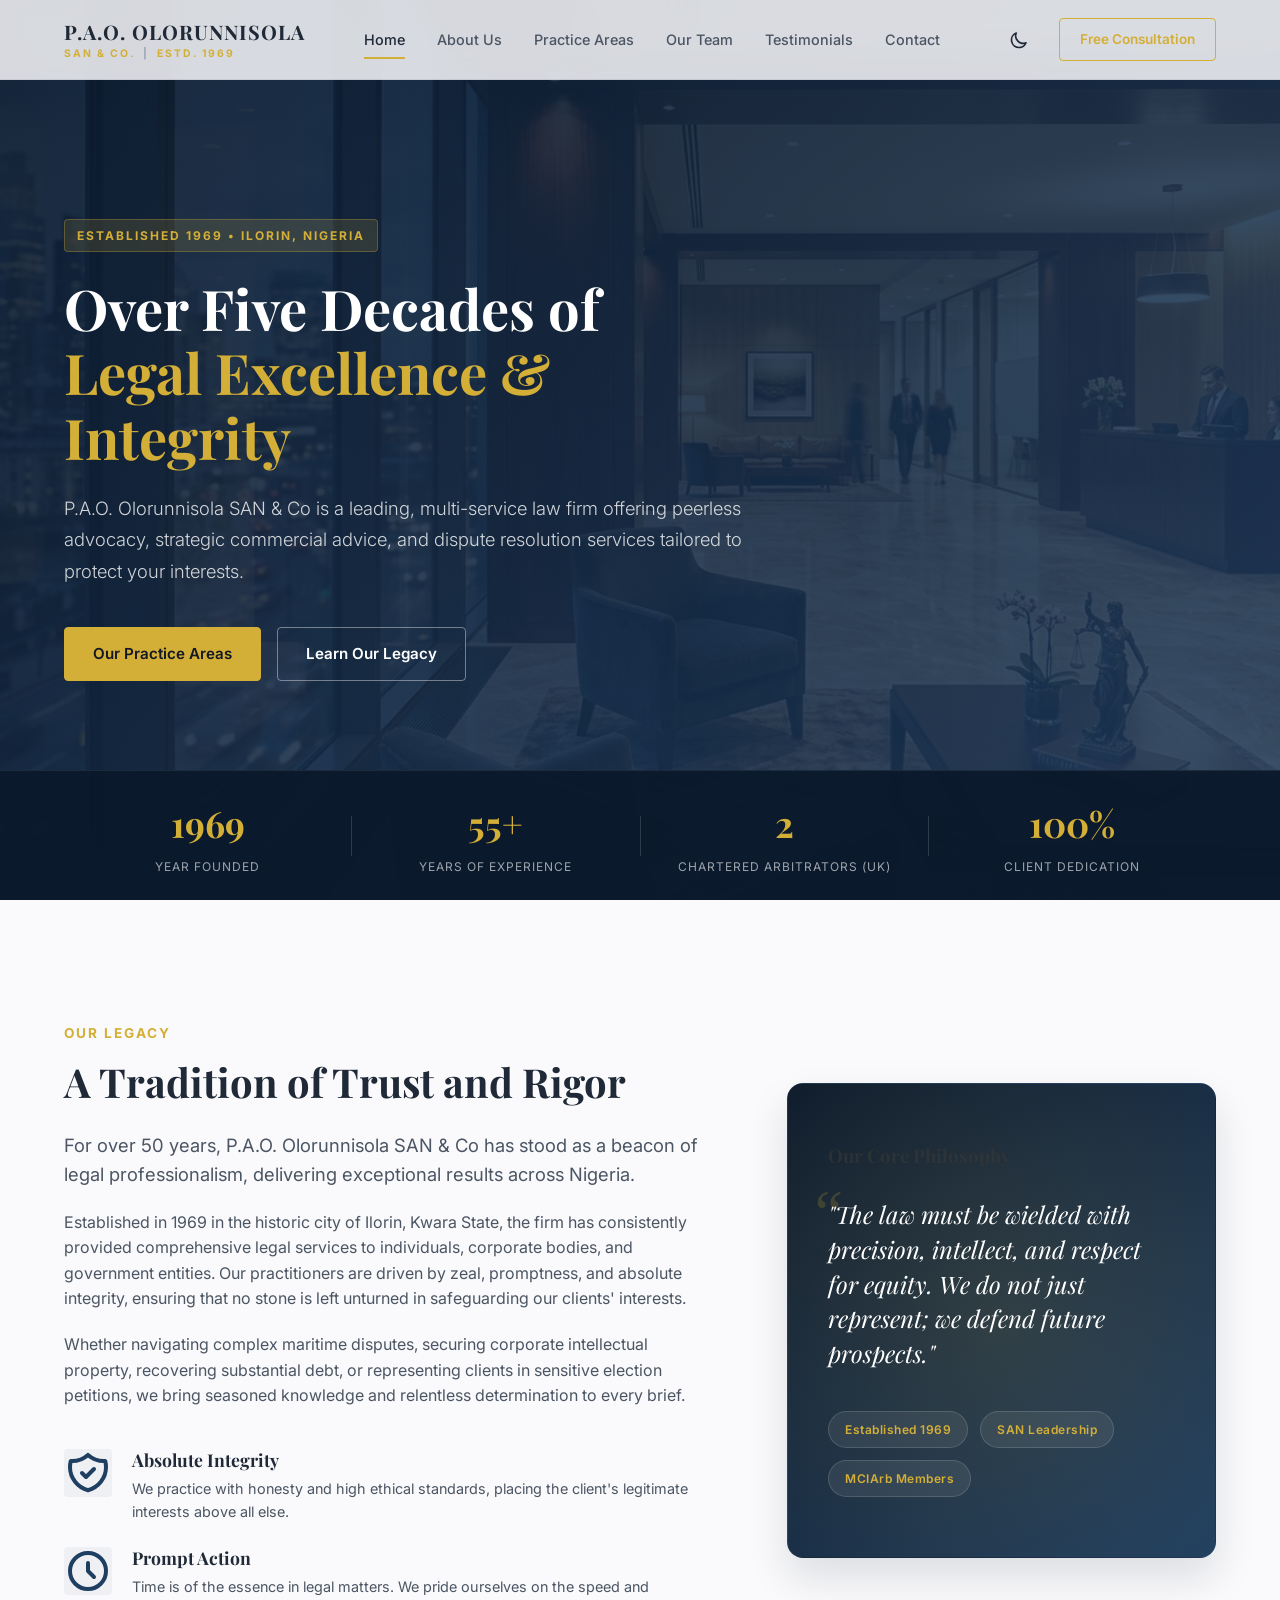
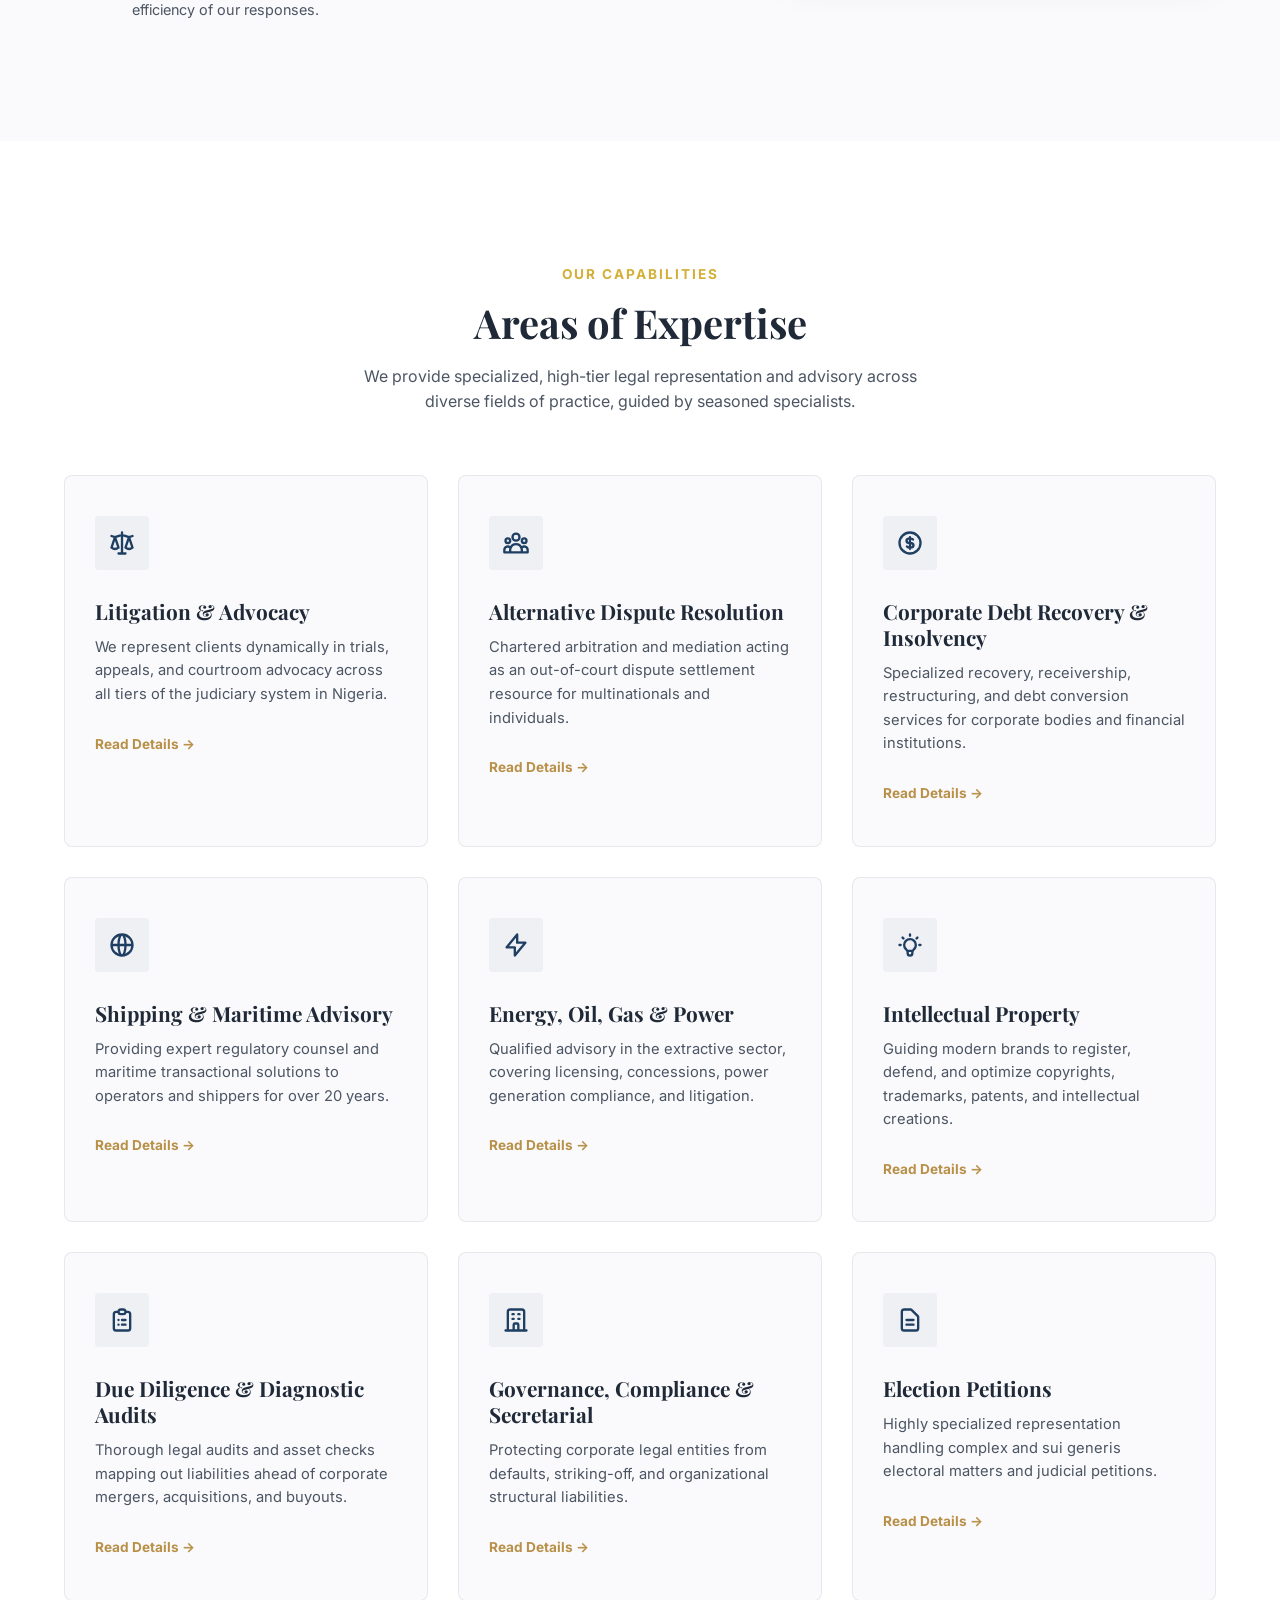
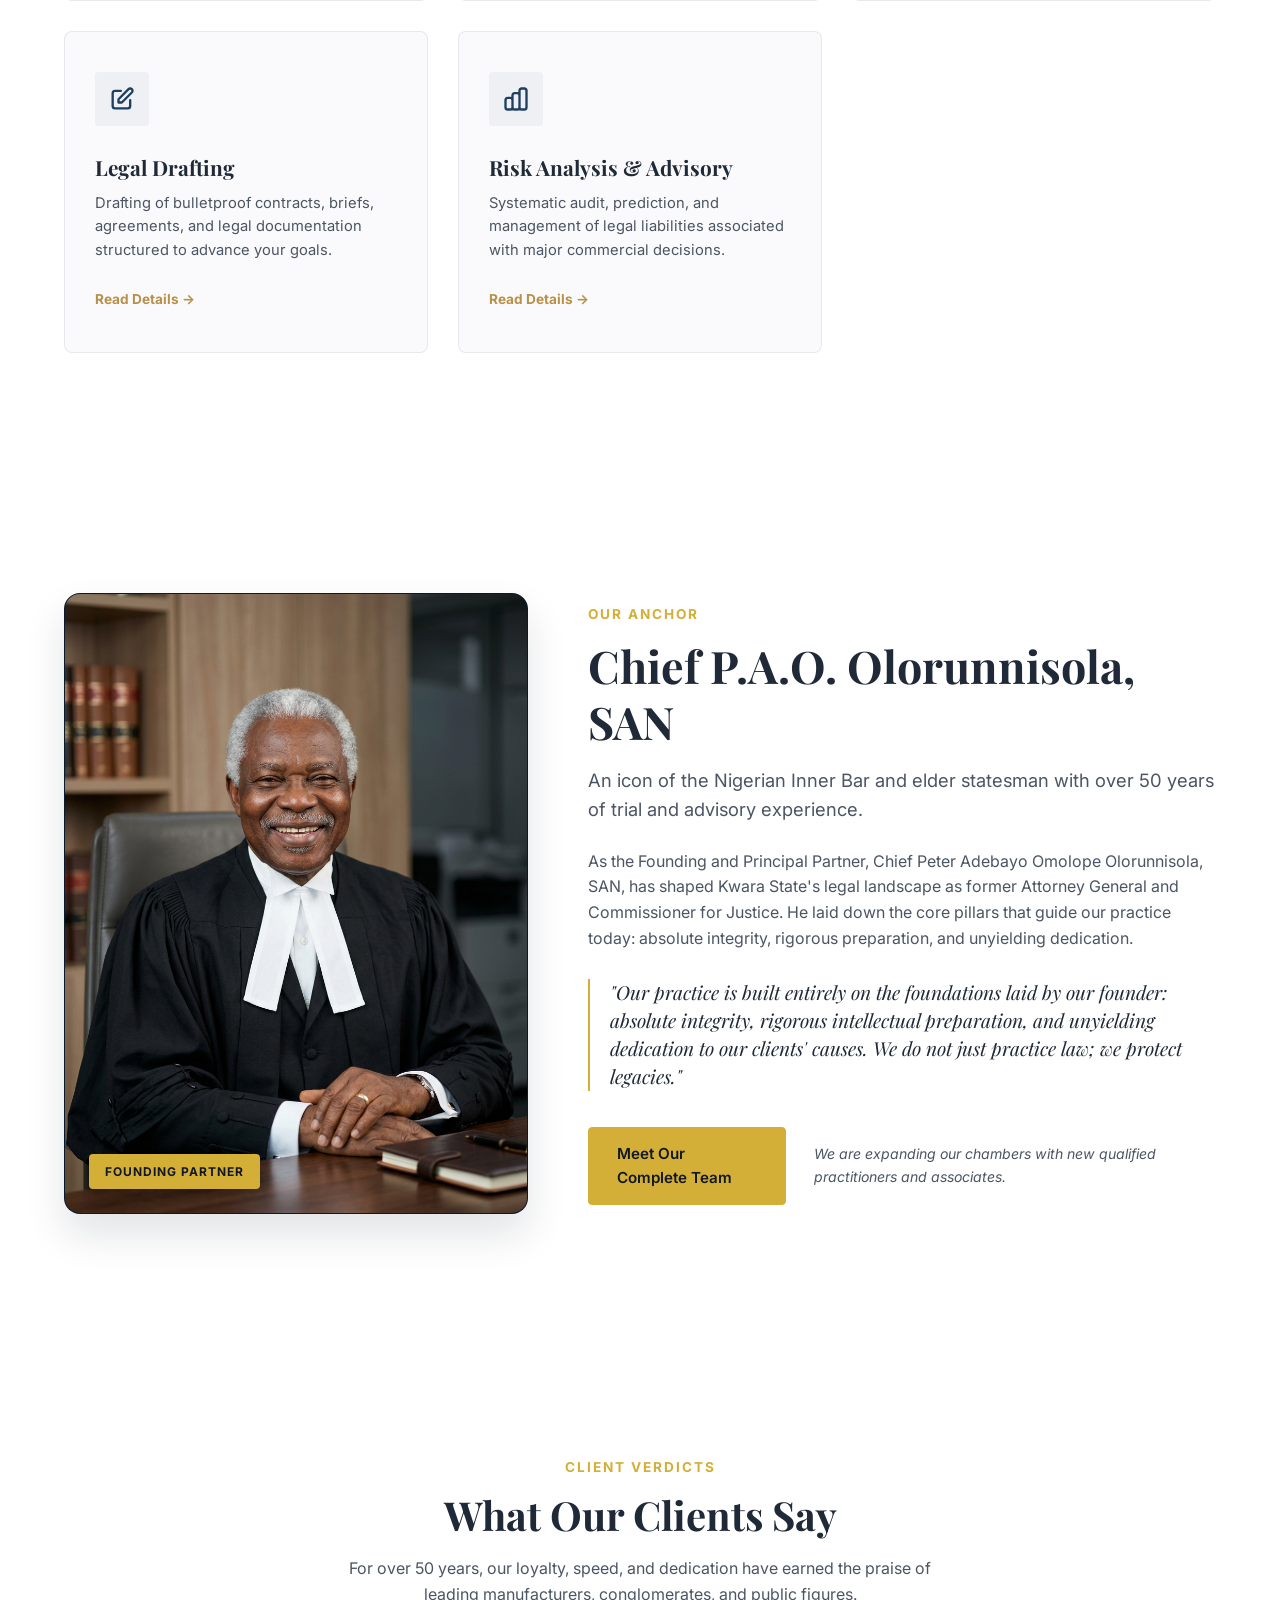
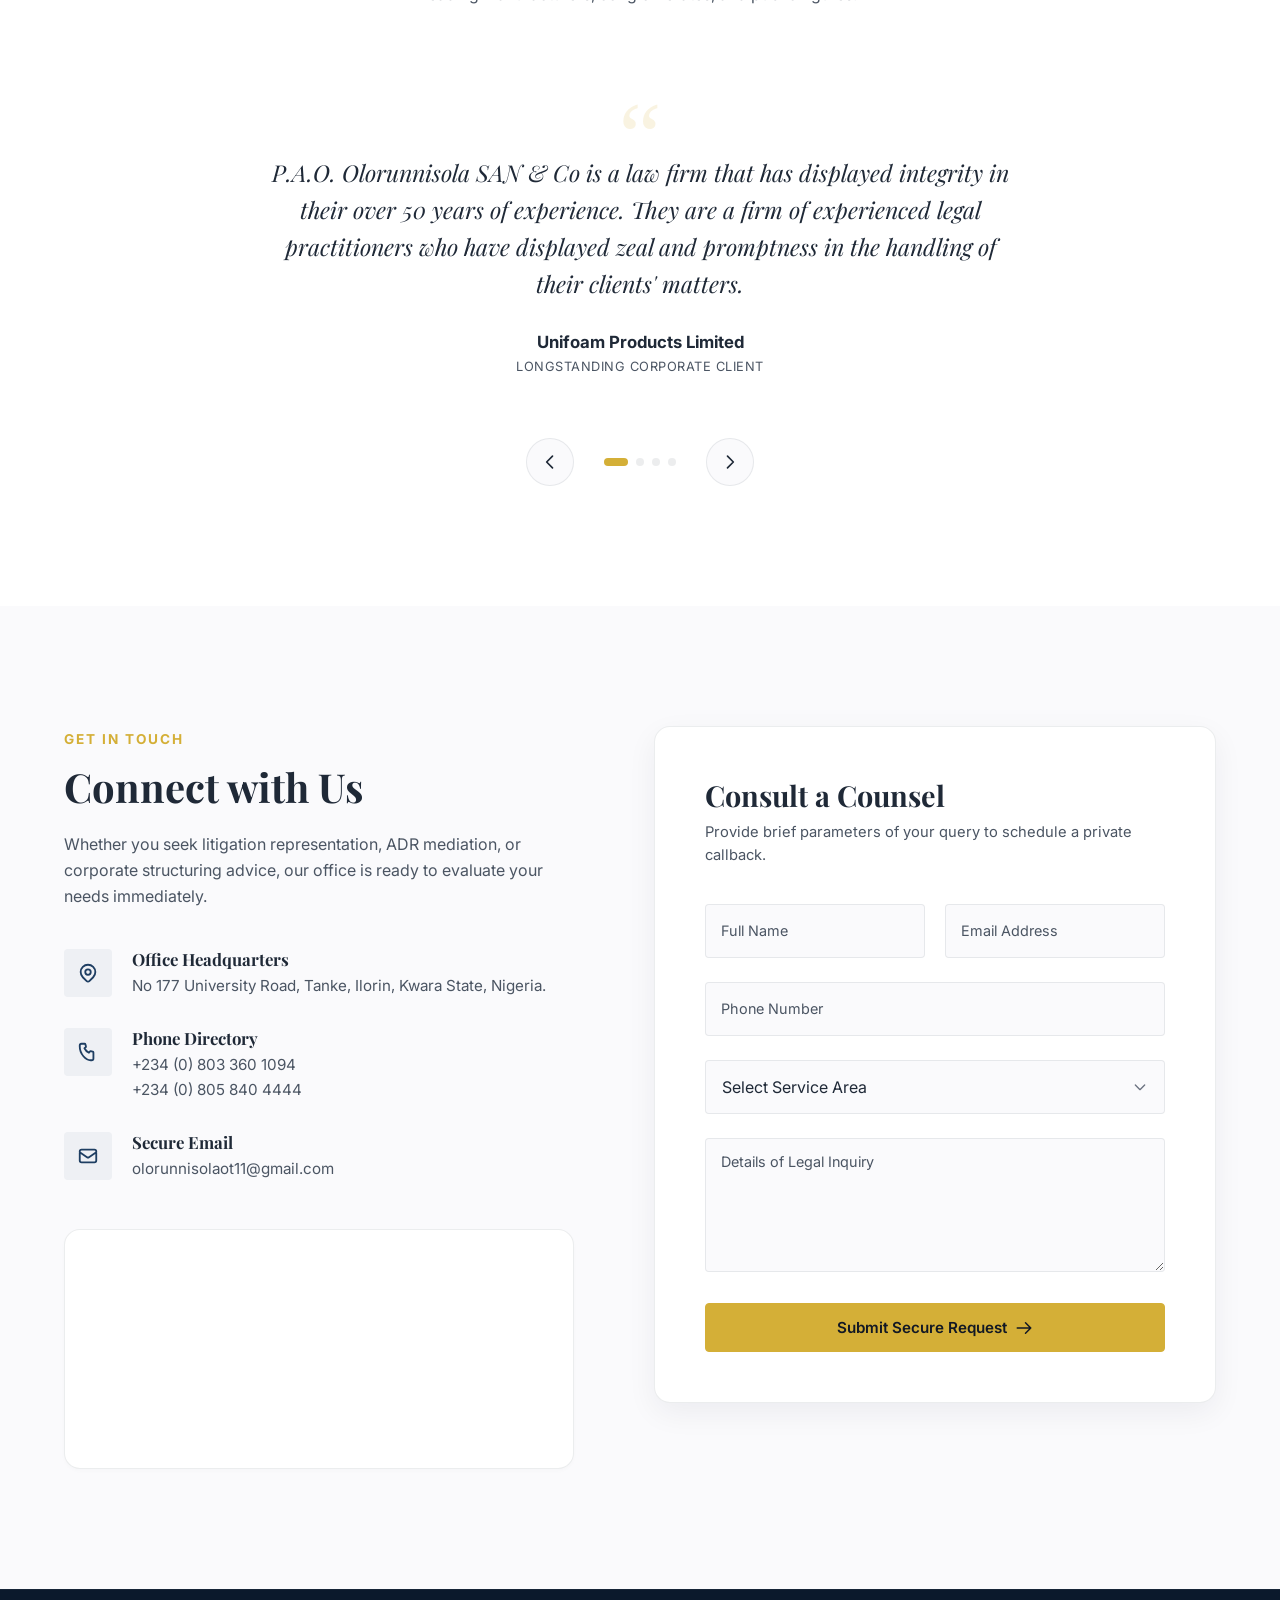
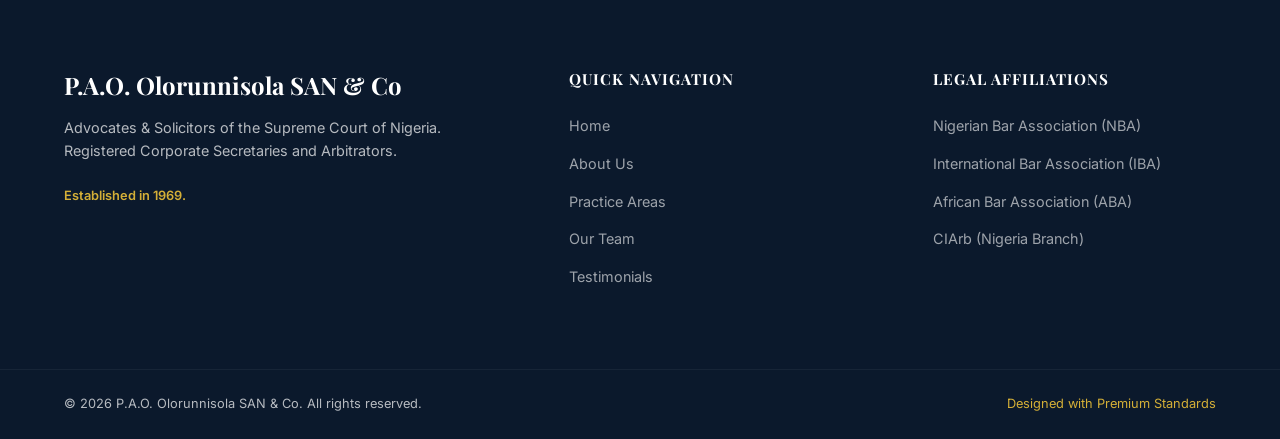
==== commit cecfb477: "Embed interactive Google Map for physical headquarters address" ====
--- a/index.html
+++ b/index.html
@@ -438,11 +438,17 @@
                             </div>
                         </div>
                     </div>
-                    
-                    <!-- Map Graphic Placeholder -->
-                    <div class="map-placeholder">
-                        <div class="map-circle"></div>
-                        <span class="map-text">No 177 University Road, Tanke, Ilorin</span>
+                    <!-- Google Map Embed -->
+                    <div class="map-container">
+                        <iframe 
+                            src="https://maps.google.com/maps?q=No%20177%20University%20Road,%20Tanke,%20Ilorin&t=&z=16&ie=UTF8&iwloc=&output=embed" 
+                            width="100%" 
+                            height="100%" 
+                            style="border:0;" 
+                            allowfullscreen="" 
+                            loading="lazy" 
+                            referrerpolicy="no-referrer-when-downgrade">
+                        </iframe>
                     </div>
                 </div>
 
--- a/styles.css
+++ b/styles.css
@@ -1150,59 +1150,29 @@
 }
 
 
-/* Map Mockup */
-.map-placeholder {
-    position: relative;
-    height: 220px;
+/* Google Maps Embed Container */
+.map-container {
+    width: 100%;
+    height: 240px;
+    border-radius: var(--border-radius-lg);
+    border: 1px solid var(--border-color);
+    overflow: hidden;
+    box-shadow: var(--shadow-sm);
     background-color: var(--bg-card);
-    border: 1px solid var(--border-color);
-    border-radius: var(--border-radius-lg);
-    display: flex;
-    flex-direction: column;
-    align-items: center;
-    justify-content: center;
-    overflow: hidden;
-}
-
-.map-circle {
-    width: 80px;
-    height: 80px;
-    background-color: rgba(30, 62, 98, 0.1);
-    border: 2px dashed var(--primary-blue);
-    border-radius: 50%;
-    animation: mapPulse 2s infinite ease-in-out;
-    display: flex;
-    align-items: center;
-    justify-content: center;
-    position: relative;
-}
-
-body.dark-mode .map-circle {
-    background-color: rgba(212, 175, 55, 0.1);
-    border-color: var(--accent-gold);
-}
-
-.map-circle::after {
-    content: '';
-    width: 14px;
-    height: 14px;
-    background-color: var(--accent-gold);
-    border-radius: 50%;
-    box-shadow: 0 0 10px rgba(212, 175, 55, 0.8);
-}
-
-.map-text {
-    font-size: 0.85rem;
-    font-weight: 600;
-    margin-top: 16px;
-    color: var(--text-primary);
-}
-
-@keyframes mapPulse {
-    0% { transform: scale(0.9); opacity: 0.8; }
-    50% { transform: scale(1.1); opacity: 1; }
-    100% { transform: scale(0.9); opacity: 0.8; }
-}
+    transition: border-color var(--transition-smooth), box-shadow var(--transition-smooth);
+}
+
+.map-container iframe {
+    width: 100%;
+    height: 100%;
+    border: 0;
+    display: block;
+}
+
+body.dark-mode .map-container iframe {
+    filter: grayscale(1) invert(0.9) contrast(1.2); /* Premium dark styling for Google Maps */
+}
+
 
 /* Contact Form card */
 .contact-form-block {
@@ -1487,6 +1457,15 @@
     }
     
     /* Hero */
+    .hero-section {
+        height: auto;
+        min-height: auto;
+        padding-top: calc(var(--header-height) + 60px);
+        padding-bottom: 40px;
+        justify-content: flex-start;
+        background-attachment: scroll;
+    }
+
     .hero-content h1 {
         font-size: 2.8rem;
     }
@@ -1495,6 +1474,7 @@
     .stats-bar {
         position: relative;
         padding: 40px 0;
+        margin-top: 40px;
     }
     
     .stats-container {
@@ -1912,6 +1892,7 @@
 @media (max-width: 768px) {
     .subpage-hero {
         height: 35vh;
+        background-attachment: scroll;
     }
     
     .subpage-hero-content h1 {
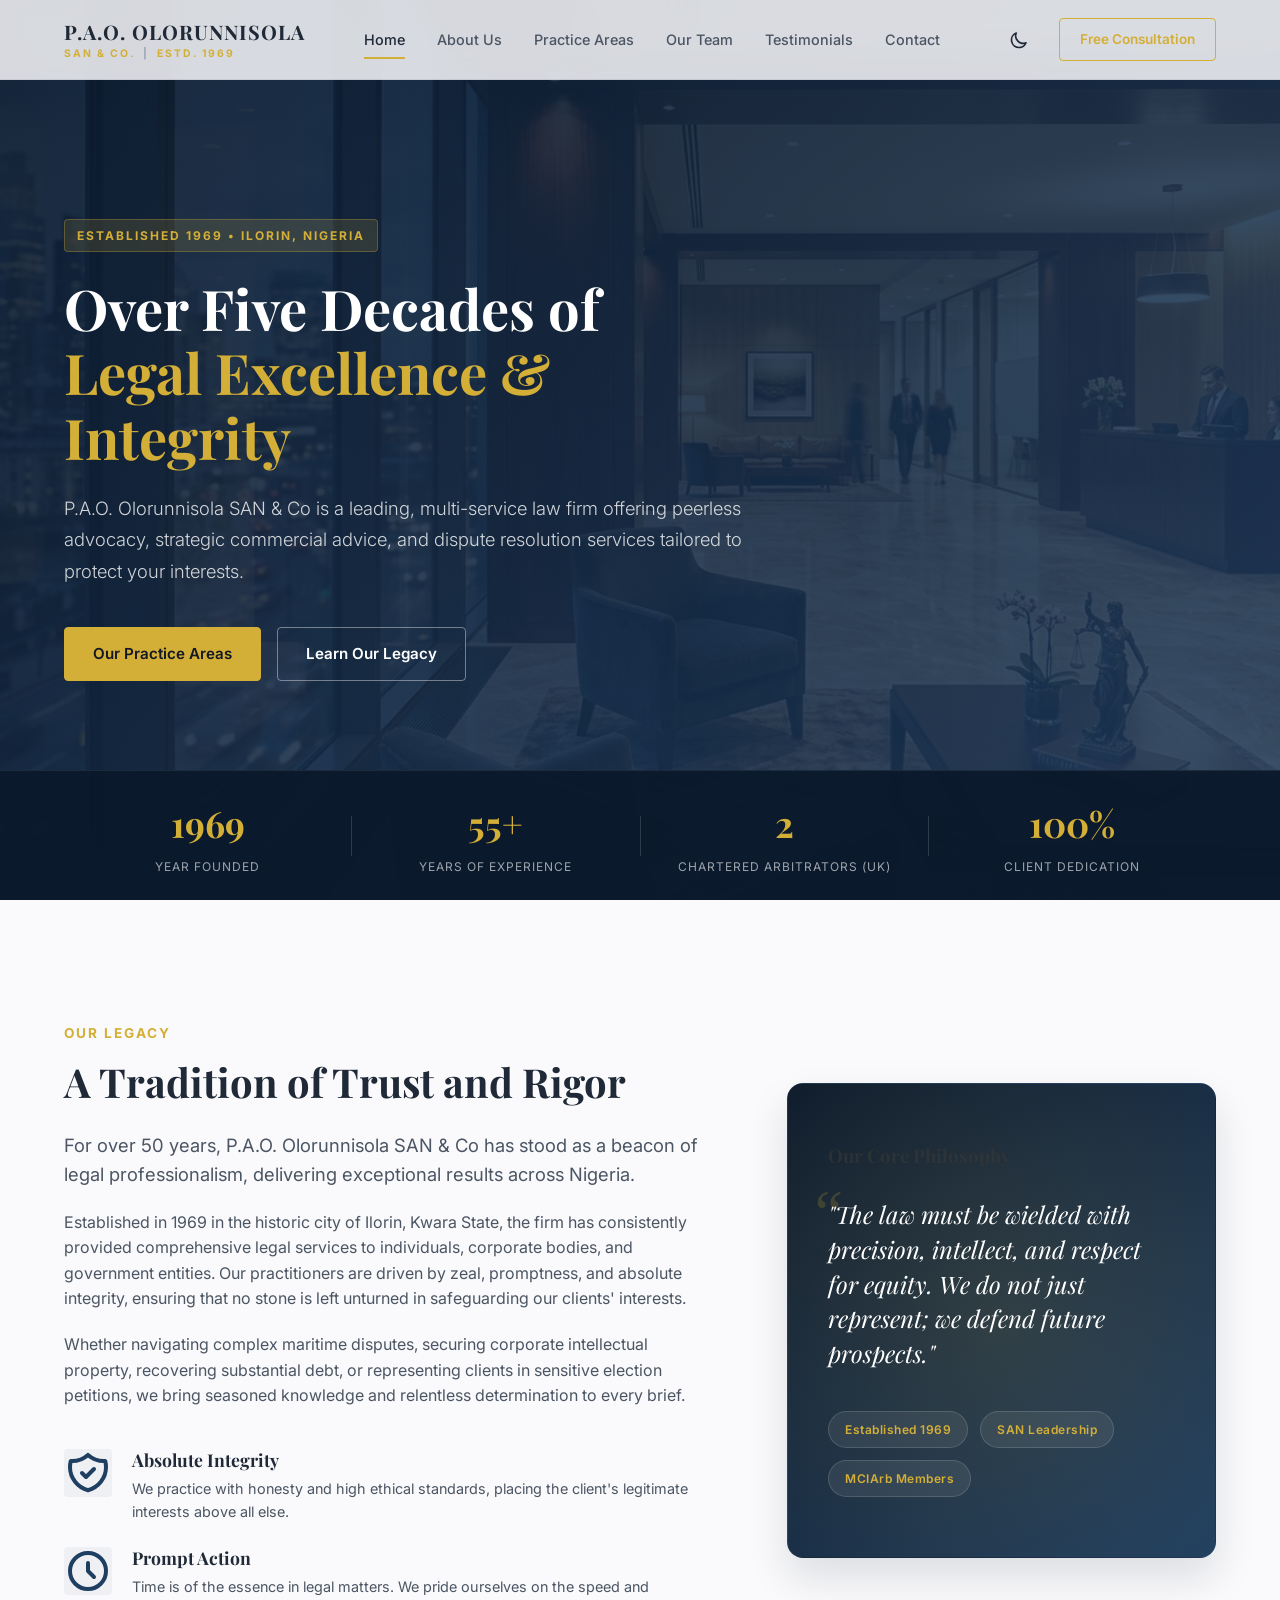
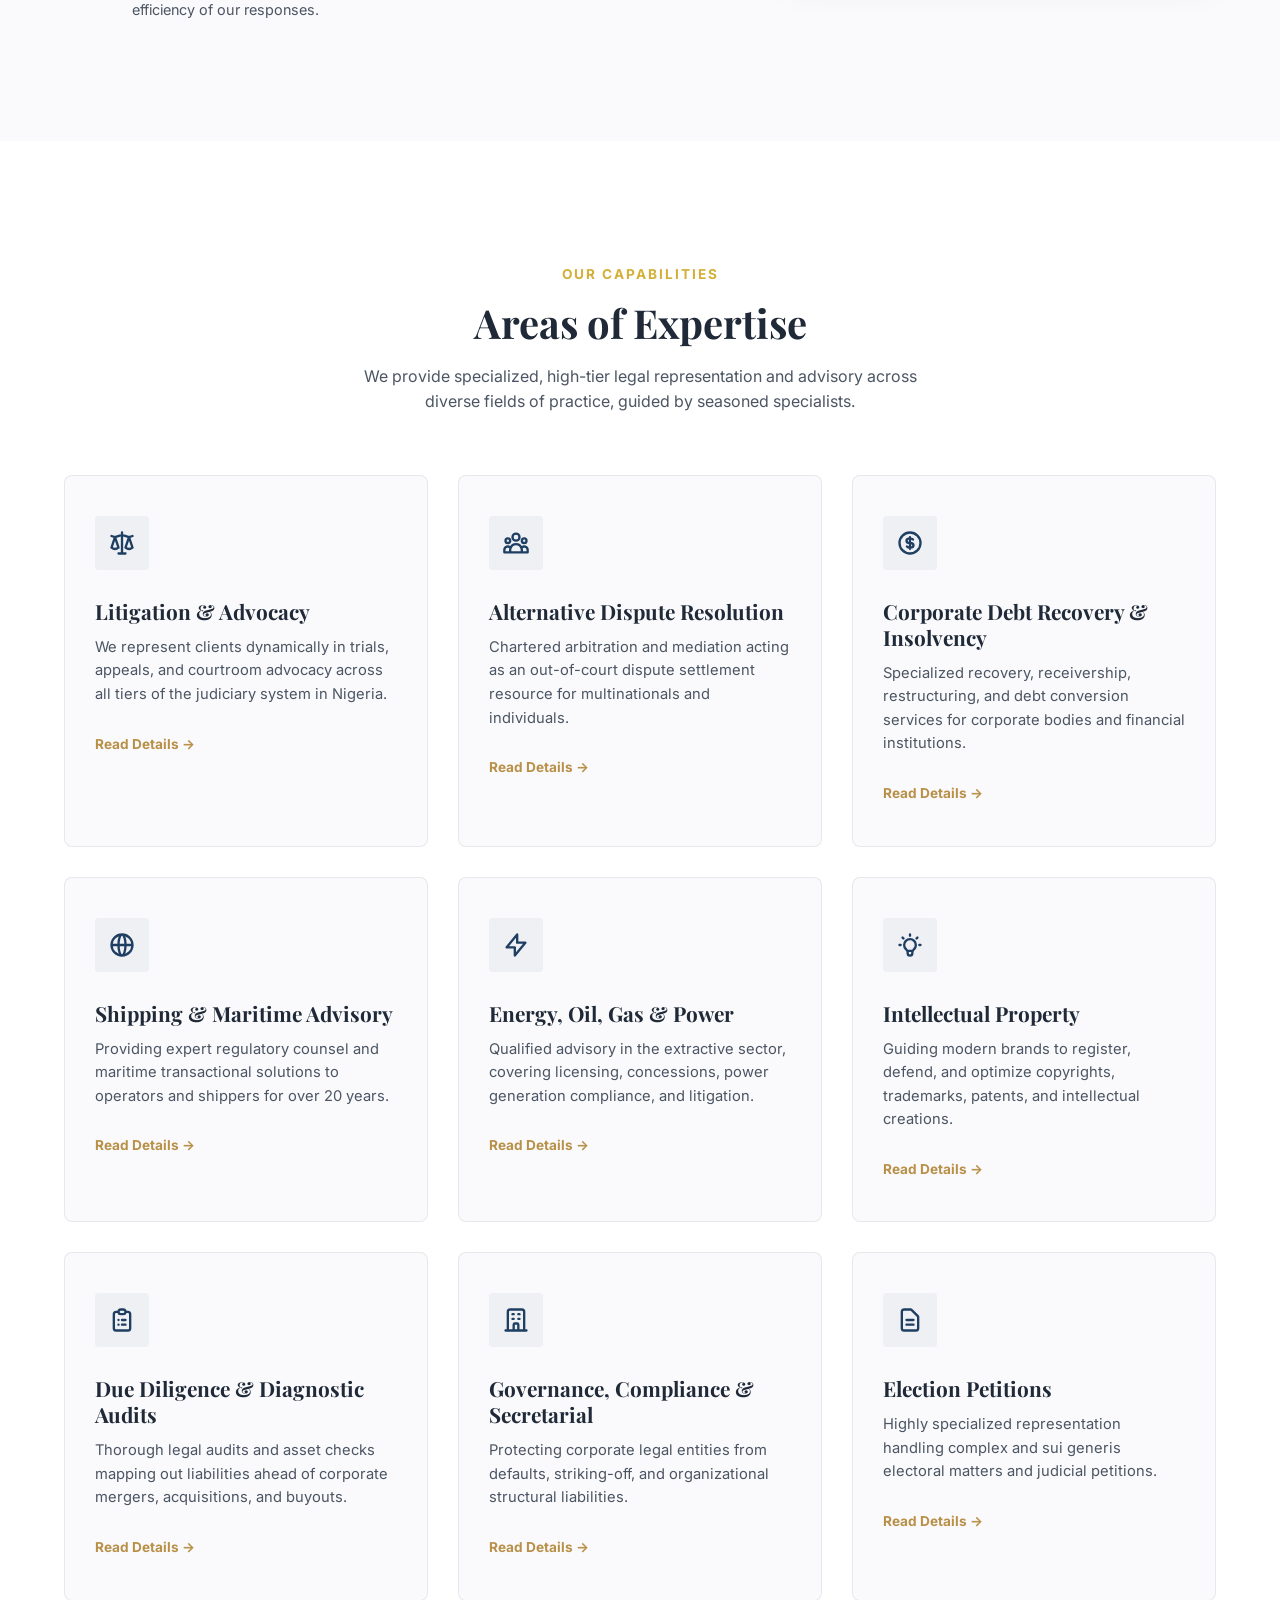
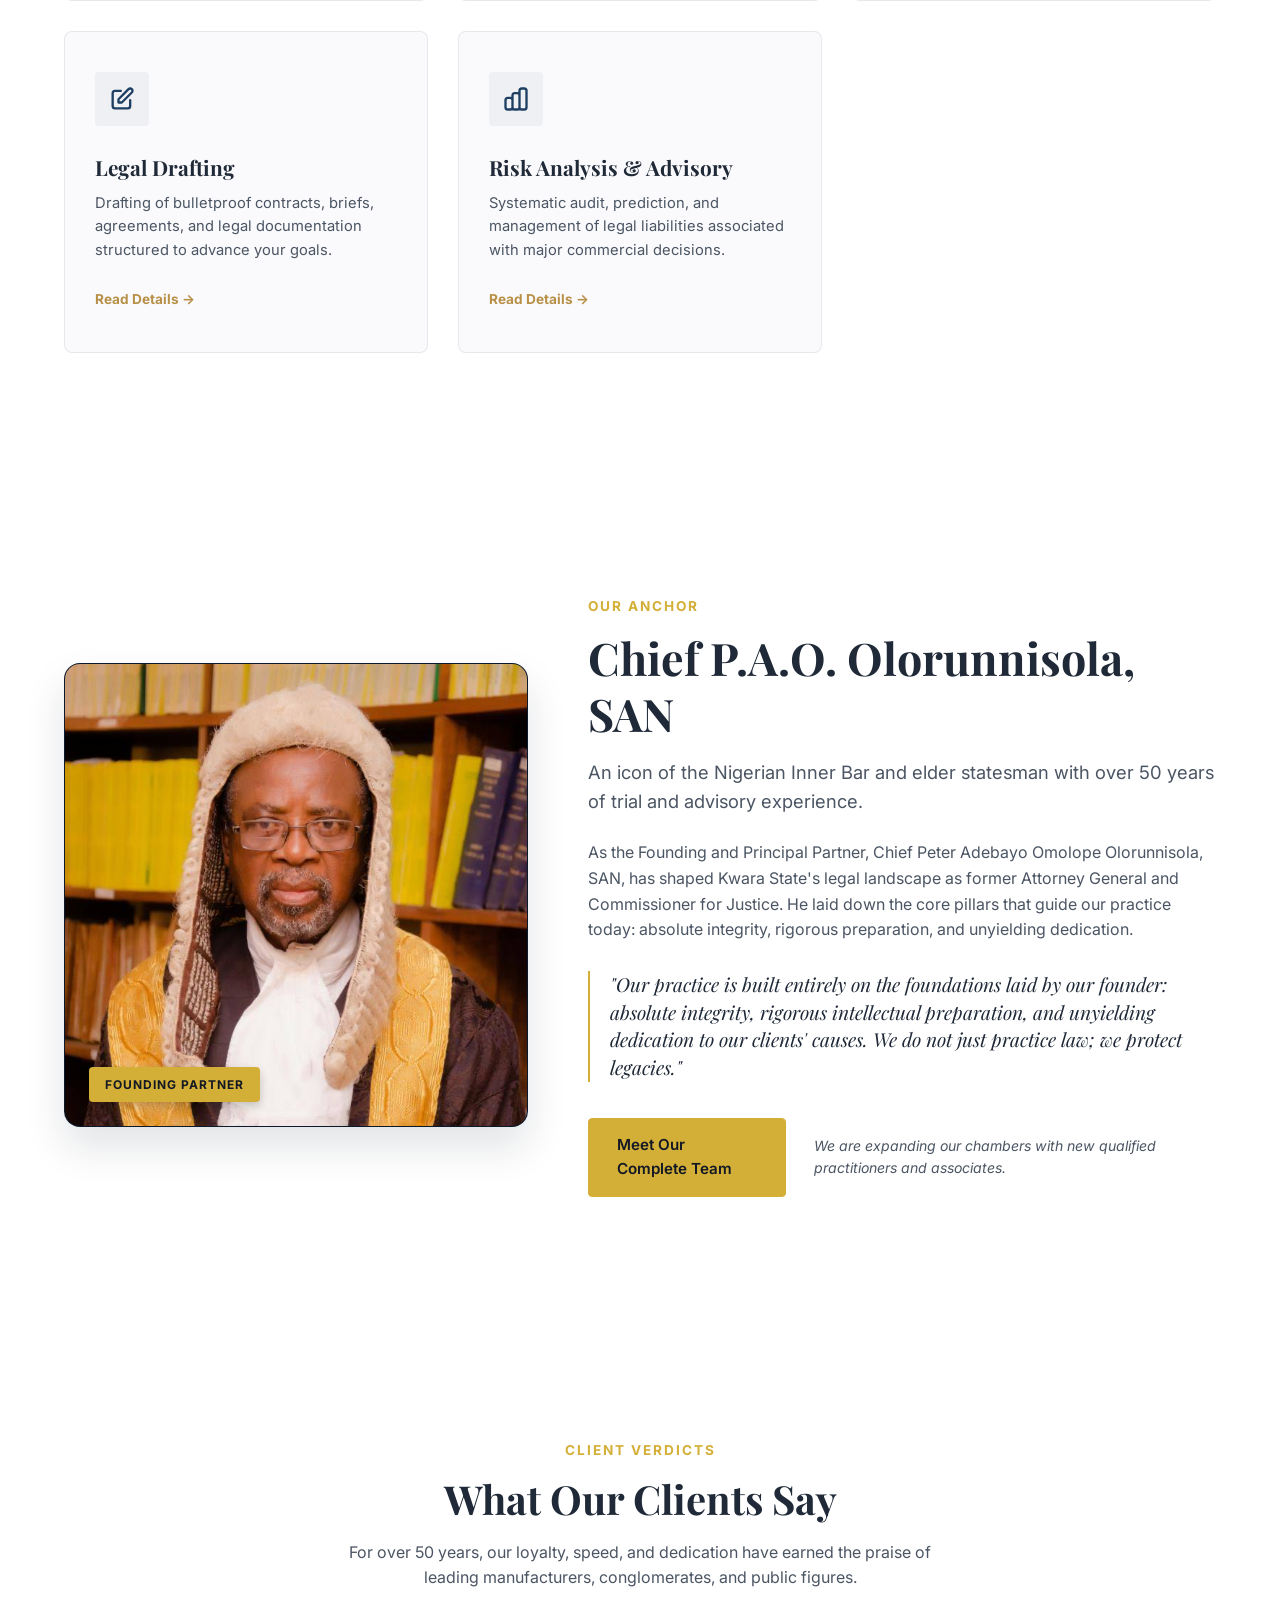
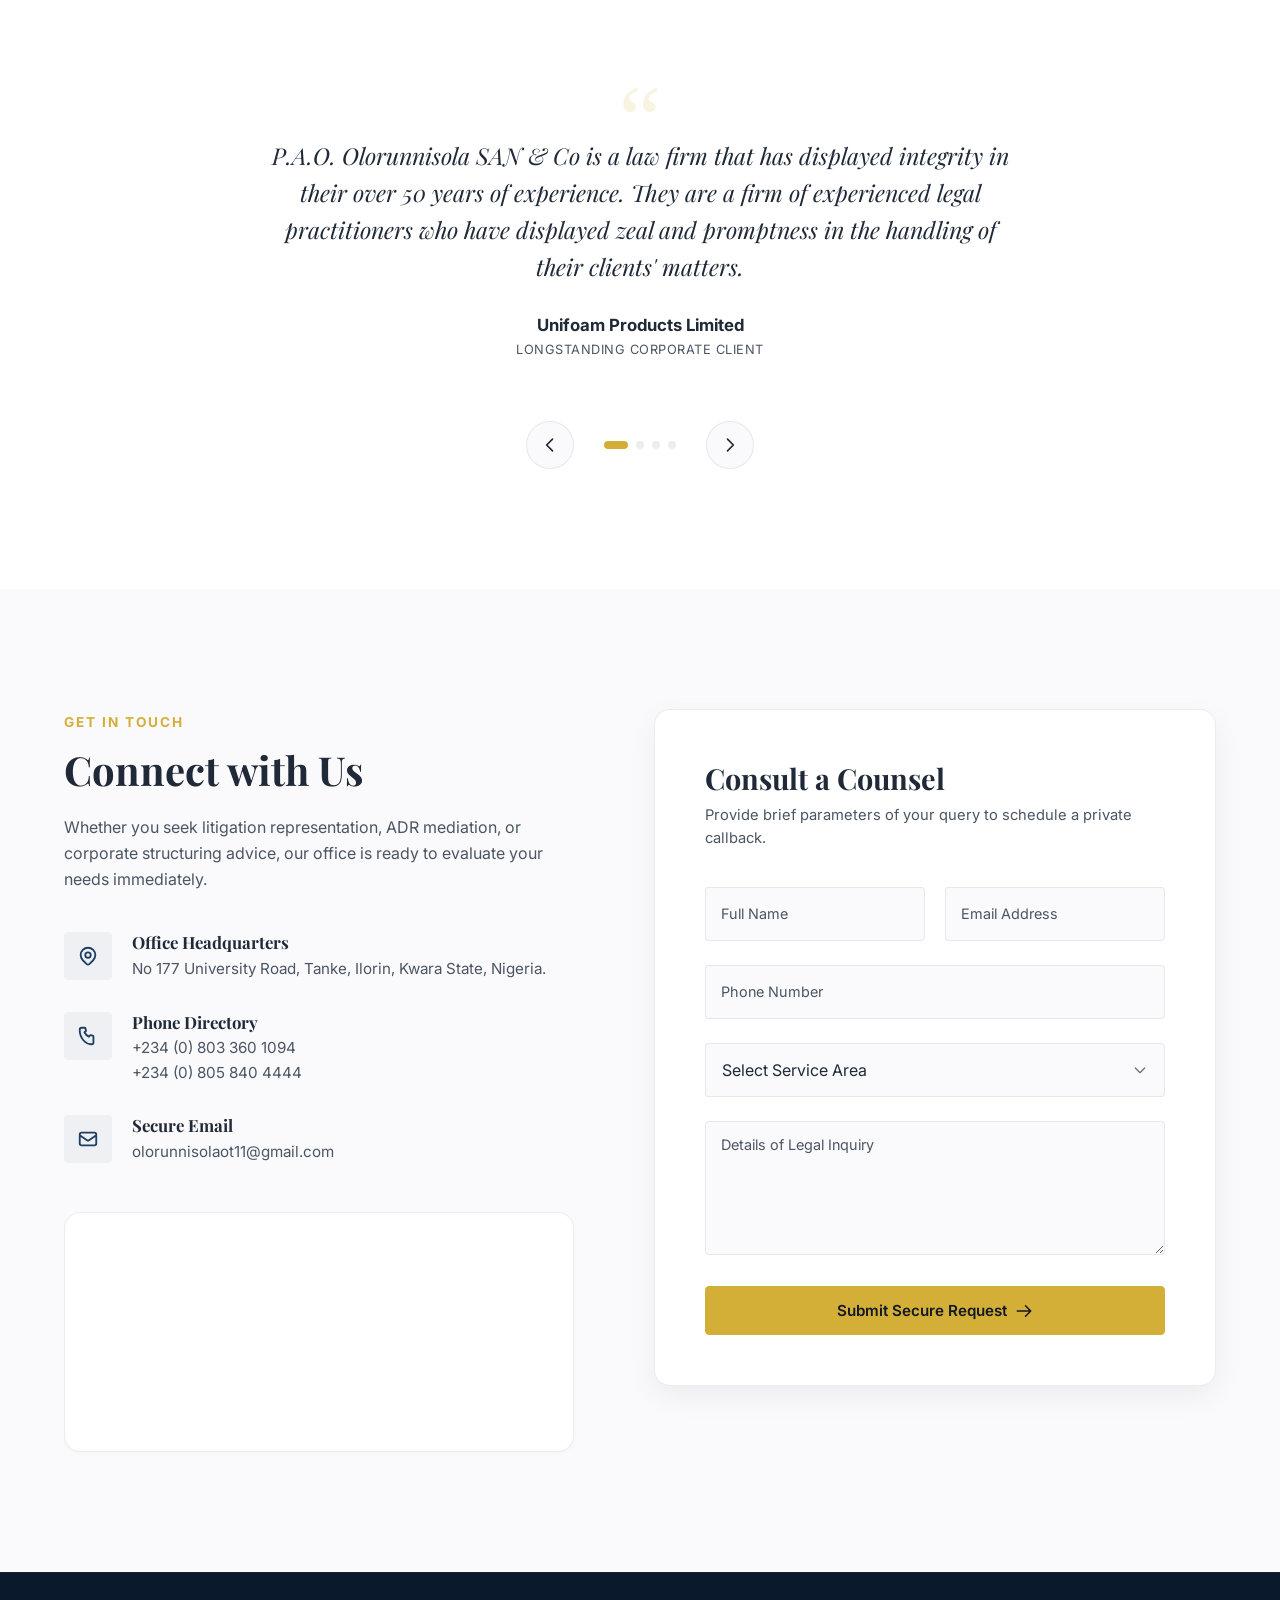
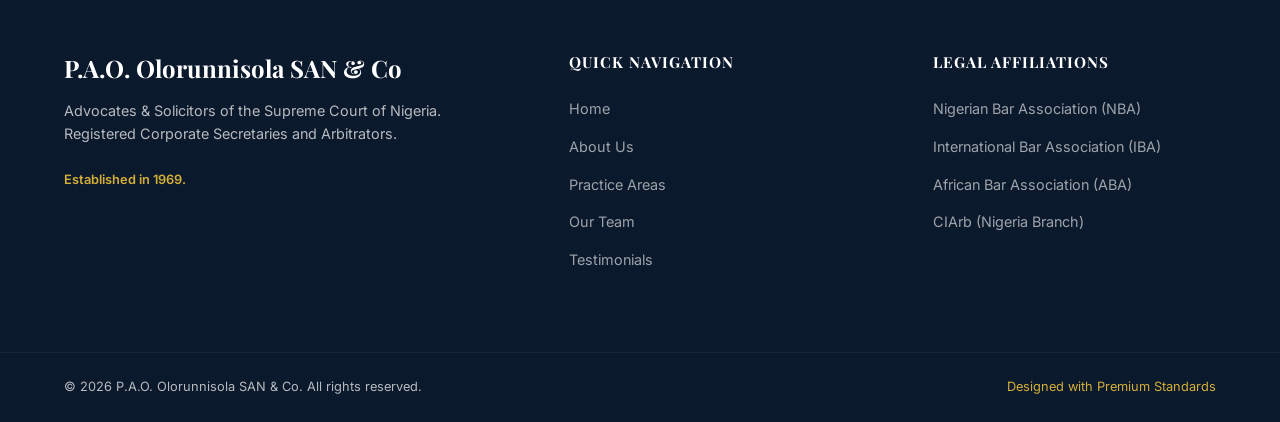
==== commit 020caa0f: "Replace AI portraits with real photographs and update team bios" ====
--- a/index.html
+++ b/index.html
@@ -307,7 +307,7 @@
             <div class="founder-preview-grid">
                 <div class="founder-preview-image">
                     <div class="founder-image-frame">
-                        <img src="images/founder_portrait.jpg" alt="Chief P.A.O. Olorunnisola, SAN" class="founder-img" loading="lazy">
+                        <img src="images/founder_portrait.png" alt="Chief P.A.O. Olorunnisola, SAN" class="founder-img" loading="lazy">
                         <div class="founder-badge">FOUNDING PARTNER</div>
                     </div>
                 </div>
--- a/styles.css
+++ b/styles.css
@@ -1915,3 +1915,25 @@
     }
 }
 
+/* Junior Counsel Section Spacing */
+.team-subheader {
+    text-align: center;
+    margin: 100px 0 50px 0;
+}
+
+.team-subheader h2 {
+    font-size: 2.2rem;
+    margin-bottom: 12px;
+}
+
+.team-subheader p {
+    color: var(--text-secondary);
+    max-width: 600px;
+    margin: 0 auto;
+}
+
+.junior-grid {
+    margin-bottom: 100px;
+}
+
+
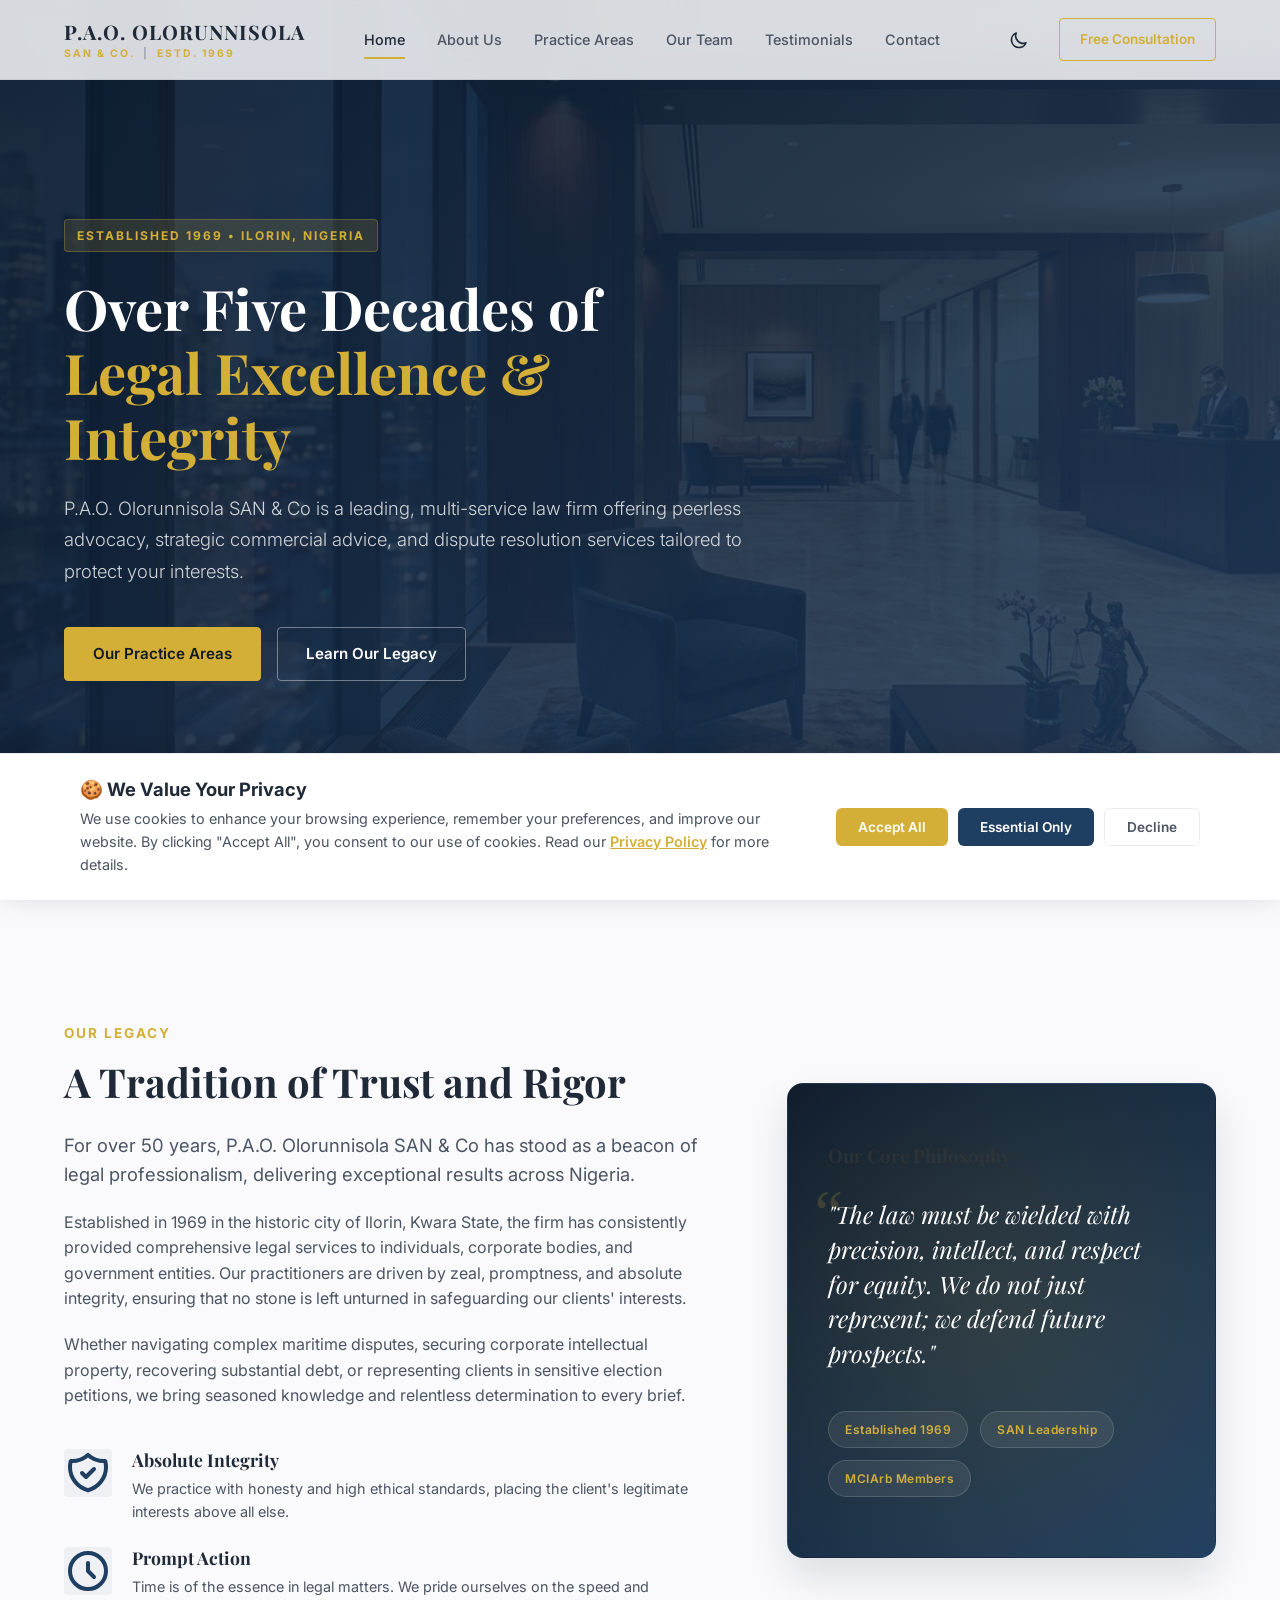
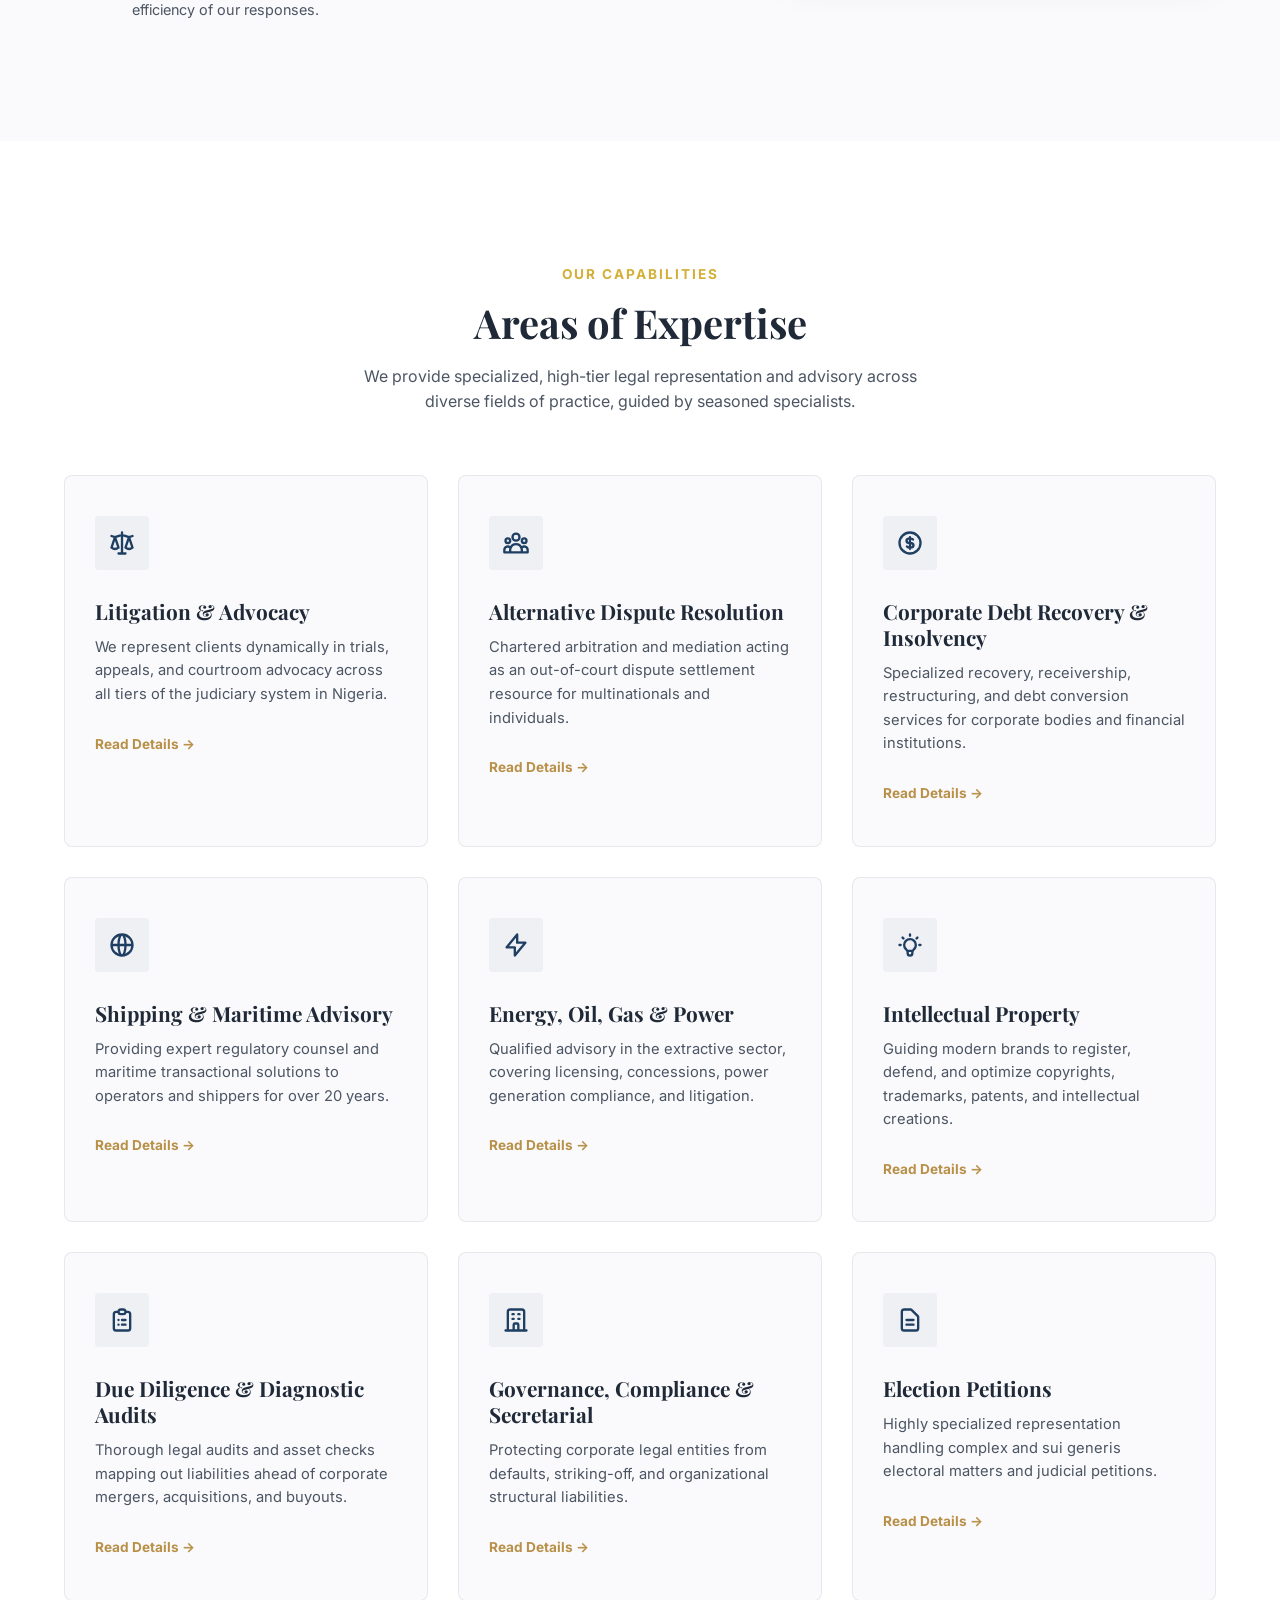
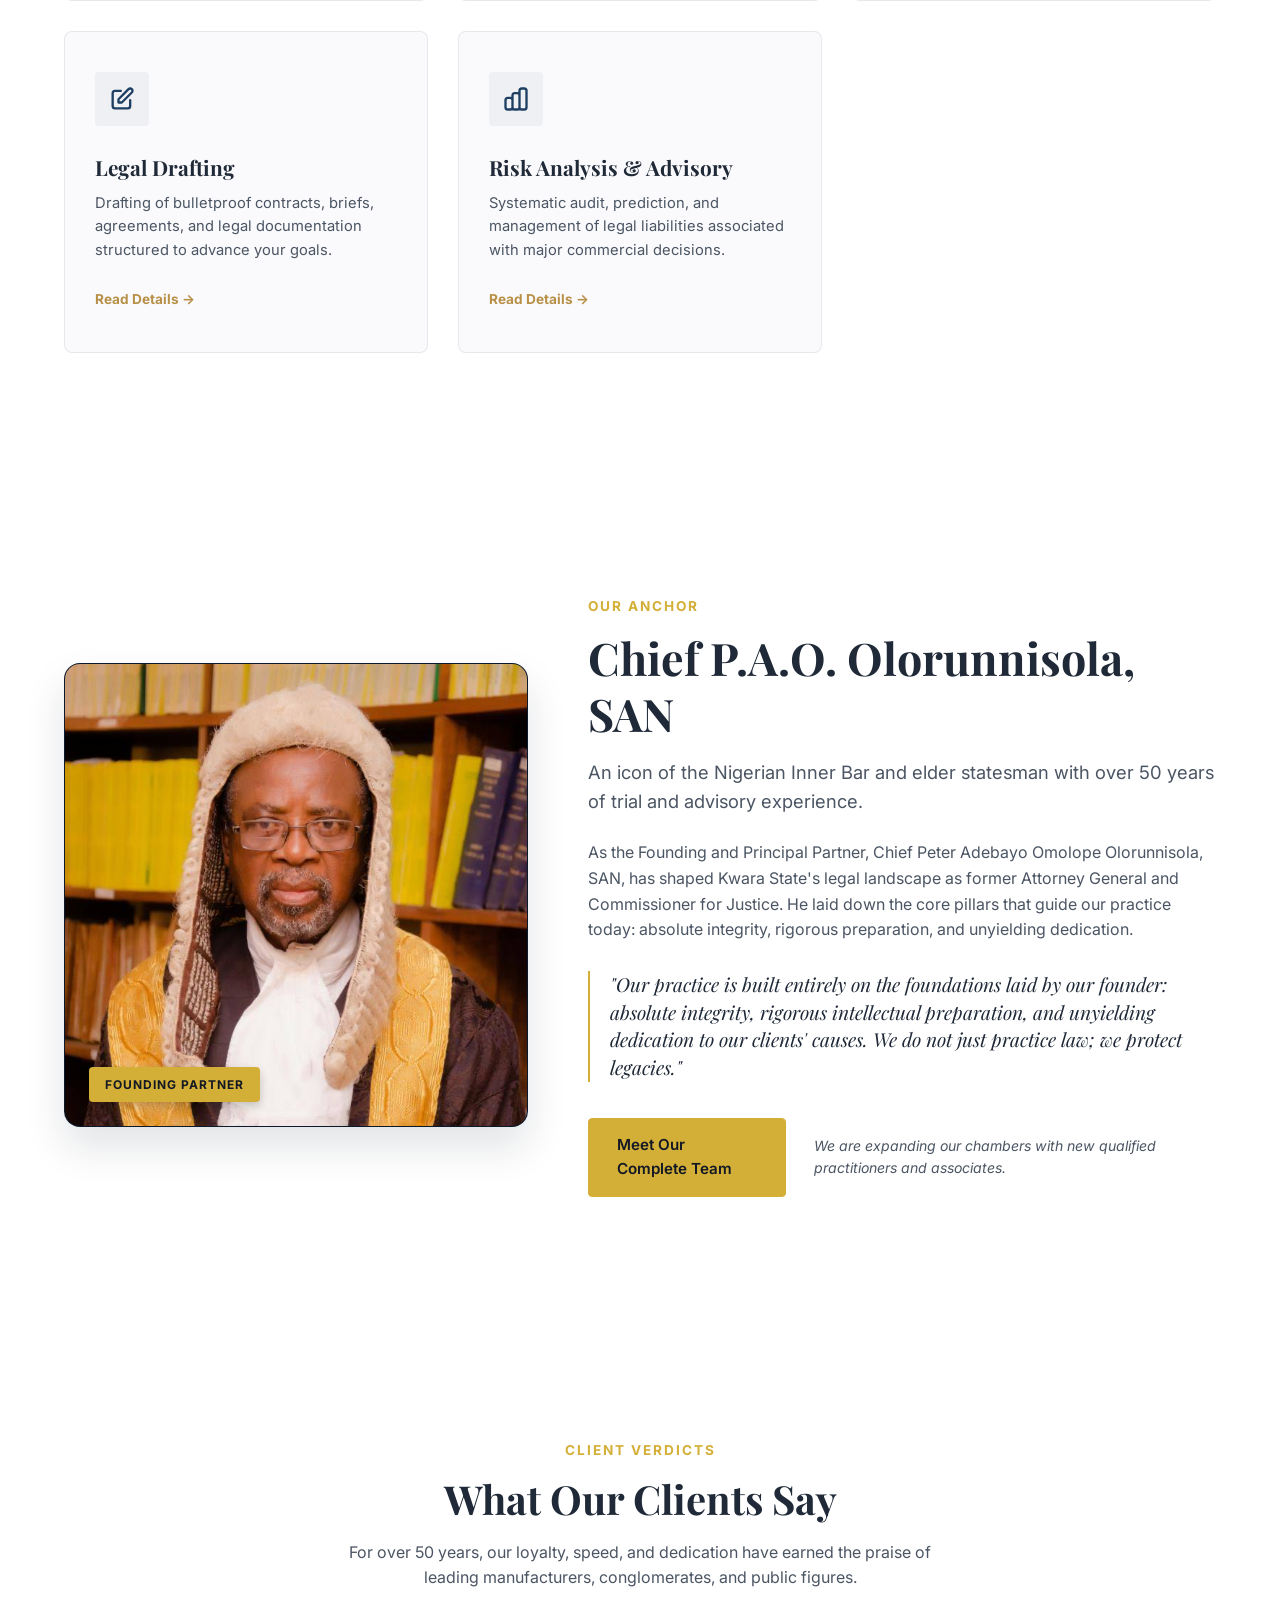
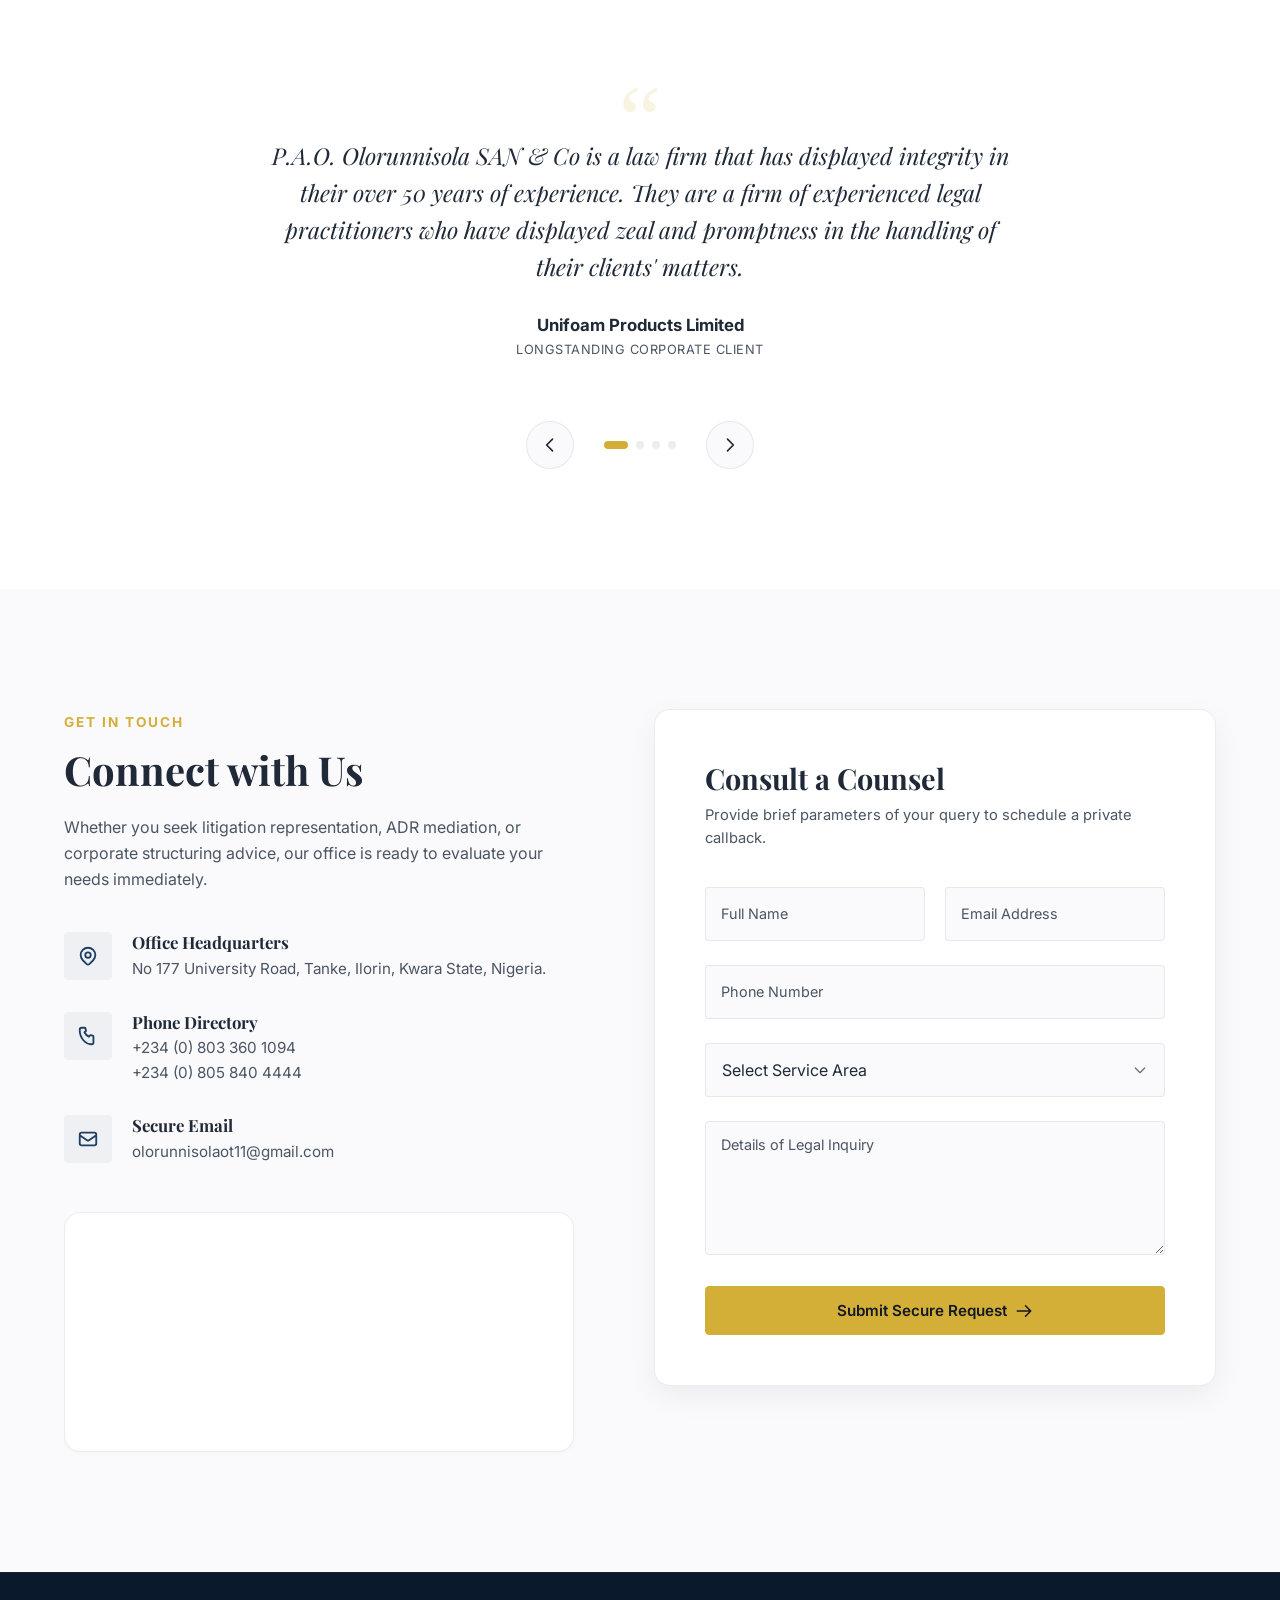
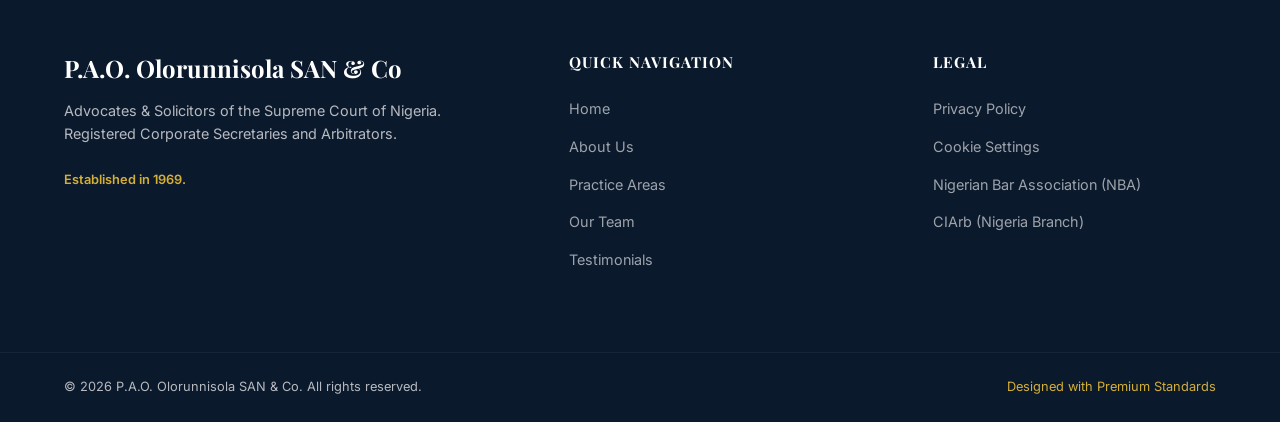
==== commit eed4d16f: "Add cookie consent banner, privacy policy page, and data collection compliance" ====
--- a/index.html
+++ b/index.html
@@ -526,11 +526,11 @@
                     </ul>
                 </div>
                 <div class="footer-links">
-                    <h4>Legal Affiliations</h4>
+                    <h4>Legal</h4>
                     <ul>
+                        <li><a href="privacy.html">Privacy Policy</a></li>
+                        <li><a href="#" id="footerCookieSettings">Cookie Settings</a></li>
                         <li><a href="https://www.nigerianbar.org.ng" target="_blank" rel="noopener">Nigerian Bar Association (NBA)</a></li>
-                        <li><a href="https://www.ibanet.org" target="_blank" rel="noopener">International Bar Association (IBA)</a></li>
-                        <li><a href="https://www.african-bar.org" target="_blank" rel="noopener">African Bar Association (ABA)</a></li>
                         <li><a href="https://ciarbnigeria.org" target="_blank" rel="noopener">CIArb (Nigeria Branch)</a></li>
                     </ul>
                 </div>
@@ -544,6 +544,21 @@
         </div>
     </footer>
 
+    <!-- Cookie Consent Banner -->
+    <div class="cookie-banner" id="cookieBanner">
+        <div class="cookie-banner-inner">
+            <div class="cookie-text">
+                <h4>🍪 We Value Your Privacy</h4>
+                <p>We use cookies to enhance your browsing experience, remember your preferences, and improve our website. By clicking "Accept All", you consent to our use of cookies. Read our <a href="privacy.html">Privacy Policy</a> for more details.</p>
+            </div>
+            <div class="cookie-actions">
+                <button class="btn cookie-btn cookie-btn-accept" id="cookieAccept">Accept All</button>
+                <button class="btn cookie-btn cookie-btn-essential" id="cookieEssential">Essential Only</button>
+                <button class="btn cookie-btn cookie-btn-decline" id="cookieDecline">Decline</button>
+            </div>
+        </div>
+    </div>
+
     <!-- Scripts -->
     <script src="app.js"></script>
 </body>
--- a/styles.css
+++ b/styles.css
@@ -1937,3 +1937,272 @@
 }
 
 
+/* ============================================
+   COOKIE CONSENT BANNER
+   ============================================ */
+
+.cookie-banner {
+    position: fixed;
+    bottom: 0;
+    left: 0;
+    right: 0;
+    z-index: 10000;
+    background-color: var(--bg-card);
+    border-top: 1px solid var(--border-color);
+    box-shadow: 0 -4px 30px rgba(0, 0, 0, 0.15);
+    padding: 24px 0;
+    transform: translateY(100%);
+    transition: transform 0.5s cubic-bezier(0.16, 1, 0.3, 1), background-color var(--transition-smooth);
+}
+
+.cookie-banner.visible {
+    transform: translateY(0);
+}
+
+.cookie-banner-inner {
+    max-width: 1200px;
+    margin: 0 auto;
+    padding: 0 40px;
+    display: flex;
+    align-items: center;
+    gap: 30px;
+}
+
+.cookie-text {
+    flex: 1;
+}
+
+.cookie-text h4 {
+    font-family: var(--font-heading);
+    font-size: 1.15rem;
+    margin-bottom: 6px;
+    color: var(--text-primary);
+}
+
+.cookie-text p {
+    font-size: 0.9rem;
+    line-height: 1.6;
+    color: var(--text-secondary);
+    margin: 0;
+}
+
+.cookie-text a {
+    color: var(--accent-gold);
+    text-decoration: underline;
+    font-weight: 600;
+}
+
+.cookie-actions {
+    display: flex;
+    gap: 10px;
+    flex-shrink: 0;
+}
+
+.cookie-btn {
+    padding: 10px 22px;
+    border-radius: 6px;
+    font-size: 0.85rem;
+    font-weight: 600;
+    cursor: pointer;
+    border: none;
+    transition: all 0.3s ease;
+    white-space: nowrap;
+}
+
+.cookie-btn-accept {
+    background-color: var(--accent-gold);
+    color: #fff;
+}
+
+.cookie-btn-accept:hover {
+    background-color: #c9a030;
+    transform: translateY(-1px);
+}
+
+.cookie-btn-essential {
+    background-color: var(--primary-blue);
+    color: #fff;
+}
+
+.cookie-btn-essential:hover {
+    background-color: #163250;
+    transform: translateY(-1px);
+}
+
+.cookie-btn-decline {
+    background-color: transparent;
+    color: var(--text-secondary);
+    border: 1px solid var(--border-color);
+}
+
+.cookie-btn-decline:hover {
+    background-color: var(--bg-secondary);
+    color: var(--text-primary);
+}
+
+@media (max-width: 768px) {
+    .cookie-banner-inner {
+        flex-direction: column;
+        text-align: center;
+        padding: 0 20px;
+    }
+
+    .cookie-actions {
+        width: 100%;
+        flex-direction: column;
+    }
+
+    .cookie-btn {
+        width: 100%;
+        padding: 12px;
+    }
+}
+
+
+/* ============================================
+   PRIVACY POLICY PAGE
+   ============================================ */
+
+.privacy-content {
+    padding: 80px 0 100px 0;
+}
+
+.policy-document {
+    max-width: 820px;
+    margin: 0 auto;
+}
+
+.policy-updated {
+    font-size: 0.9rem;
+    color: var(--text-secondary);
+    margin-bottom: 50px;
+    padding-bottom: 20px;
+    border-bottom: 1px solid var(--border-color);
+}
+
+.policy-section {
+    margin-bottom: 45px;
+}
+
+.policy-section h2 {
+    font-family: var(--font-heading);
+    font-size: 1.6rem;
+    color: var(--text-primary);
+    margin-bottom: 18px;
+    padding-bottom: 10px;
+    border-bottom: 2px solid var(--accent-gold);
+    display: inline-block;
+}
+
+.policy-section h3 {
+    font-size: 1.15rem;
+    color: var(--text-primary);
+    margin: 24px 0 12px 0;
+    font-weight: 600;
+}
+
+.policy-section p {
+    font-size: 1rem;
+    line-height: 1.85;
+    color: var(--text-secondary);
+    margin-bottom: 14px;
+}
+
+.policy-section ul {
+    list-style: none;
+    padding: 0;
+    margin: 14px 0 20px 0;
+}
+
+.policy-section ul li {
+    position: relative;
+    padding-left: 24px;
+    margin-bottom: 10px;
+    font-size: 0.95rem;
+    line-height: 1.7;
+    color: var(--text-secondary);
+}
+
+.policy-section ul li::before {
+    content: '✓';
+    position: absolute;
+    left: 0;
+    color: var(--accent-gold);
+    font-weight: 700;
+}
+
+.policy-section a {
+    color: var(--accent-gold);
+    text-decoration: underline;
+}
+
+.policy-section a:hover {
+    color: var(--primary-blue);
+}
+
+/* Cookie Table */
+.cookie-table-wrapper {
+    overflow-x: auto;
+    margin: 20px 0 24px 0;
+}
+
+.cookie-table {
+    width: 100%;
+    border-collapse: collapse;
+    font-size: 0.9rem;
+}
+
+.cookie-table th,
+.cookie-table td {
+    padding: 14px 18px;
+    text-align: left;
+    border: 1px solid var(--border-color);
+    color: var(--text-secondary);
+}
+
+.cookie-table thead th {
+    background-color: var(--primary-blue);
+    color: #fff;
+    font-weight: 600;
+    font-size: 0.85rem;
+    text-transform: uppercase;
+    letter-spacing: 0.5px;
+}
+
+body.dark-mode .cookie-table thead th {
+    background-color: rgba(212, 175, 55, 0.15);
+    color: var(--accent-gold);
+}
+
+.cookie-table tbody tr {
+    transition: background-color 0.2s;
+}
+
+.cookie-table tbody tr:hover {
+    background-color: var(--bg-secondary);
+}
+
+/* Contact Block in Privacy */
+.policy-contact-block {
+    background-color: var(--bg-secondary);
+    border: 1px solid var(--border-color);
+    border-left: 4px solid var(--accent-gold);
+    border-radius: var(--border-radius-md);
+    padding: 24px 30px;
+    margin-top: 16px;
+}
+
+.policy-contact-block p {
+    margin-bottom: 6px;
+    font-size: 0.95rem;
+}
+
+.policy-contact-block a {
+    color: var(--accent-gold);
+    text-decoration: none;
+    font-weight: 600;
+}
+
+.policy-contact-block a:hover {
+    text-decoration: underline;
+}
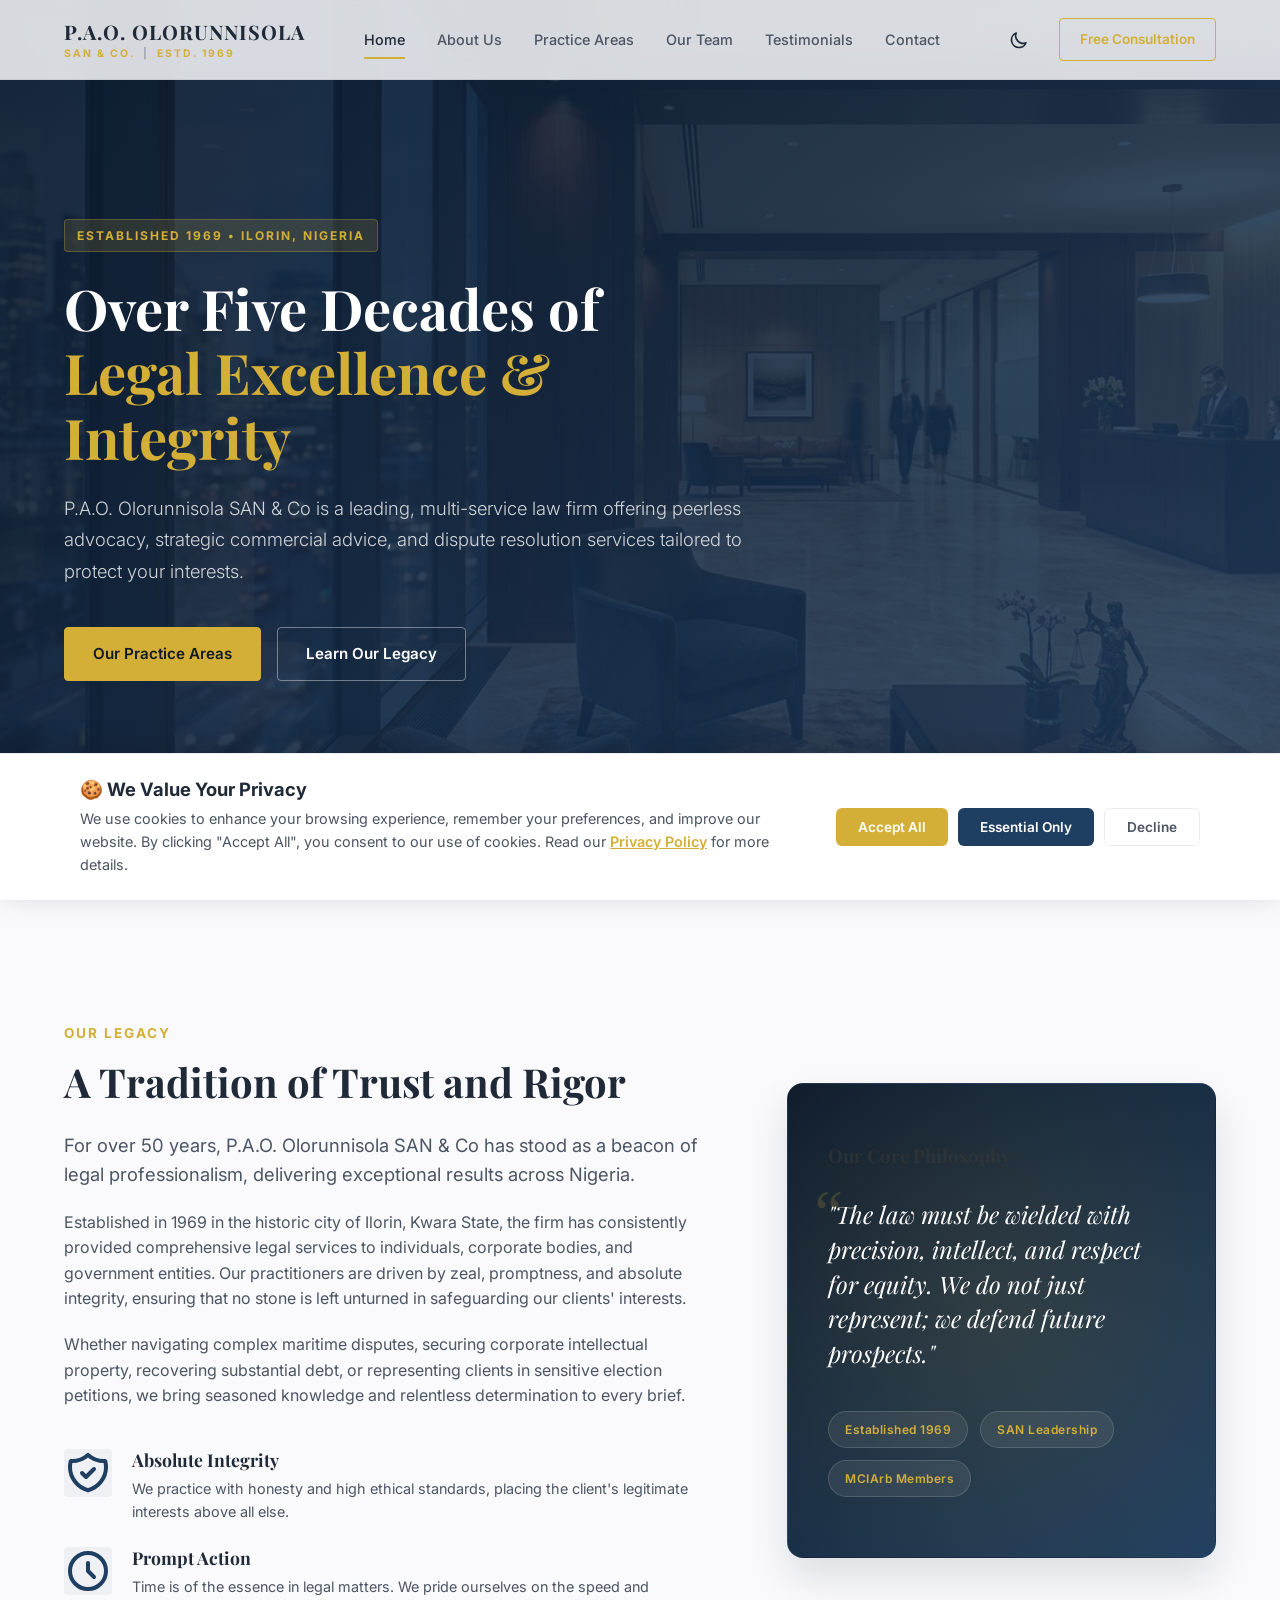
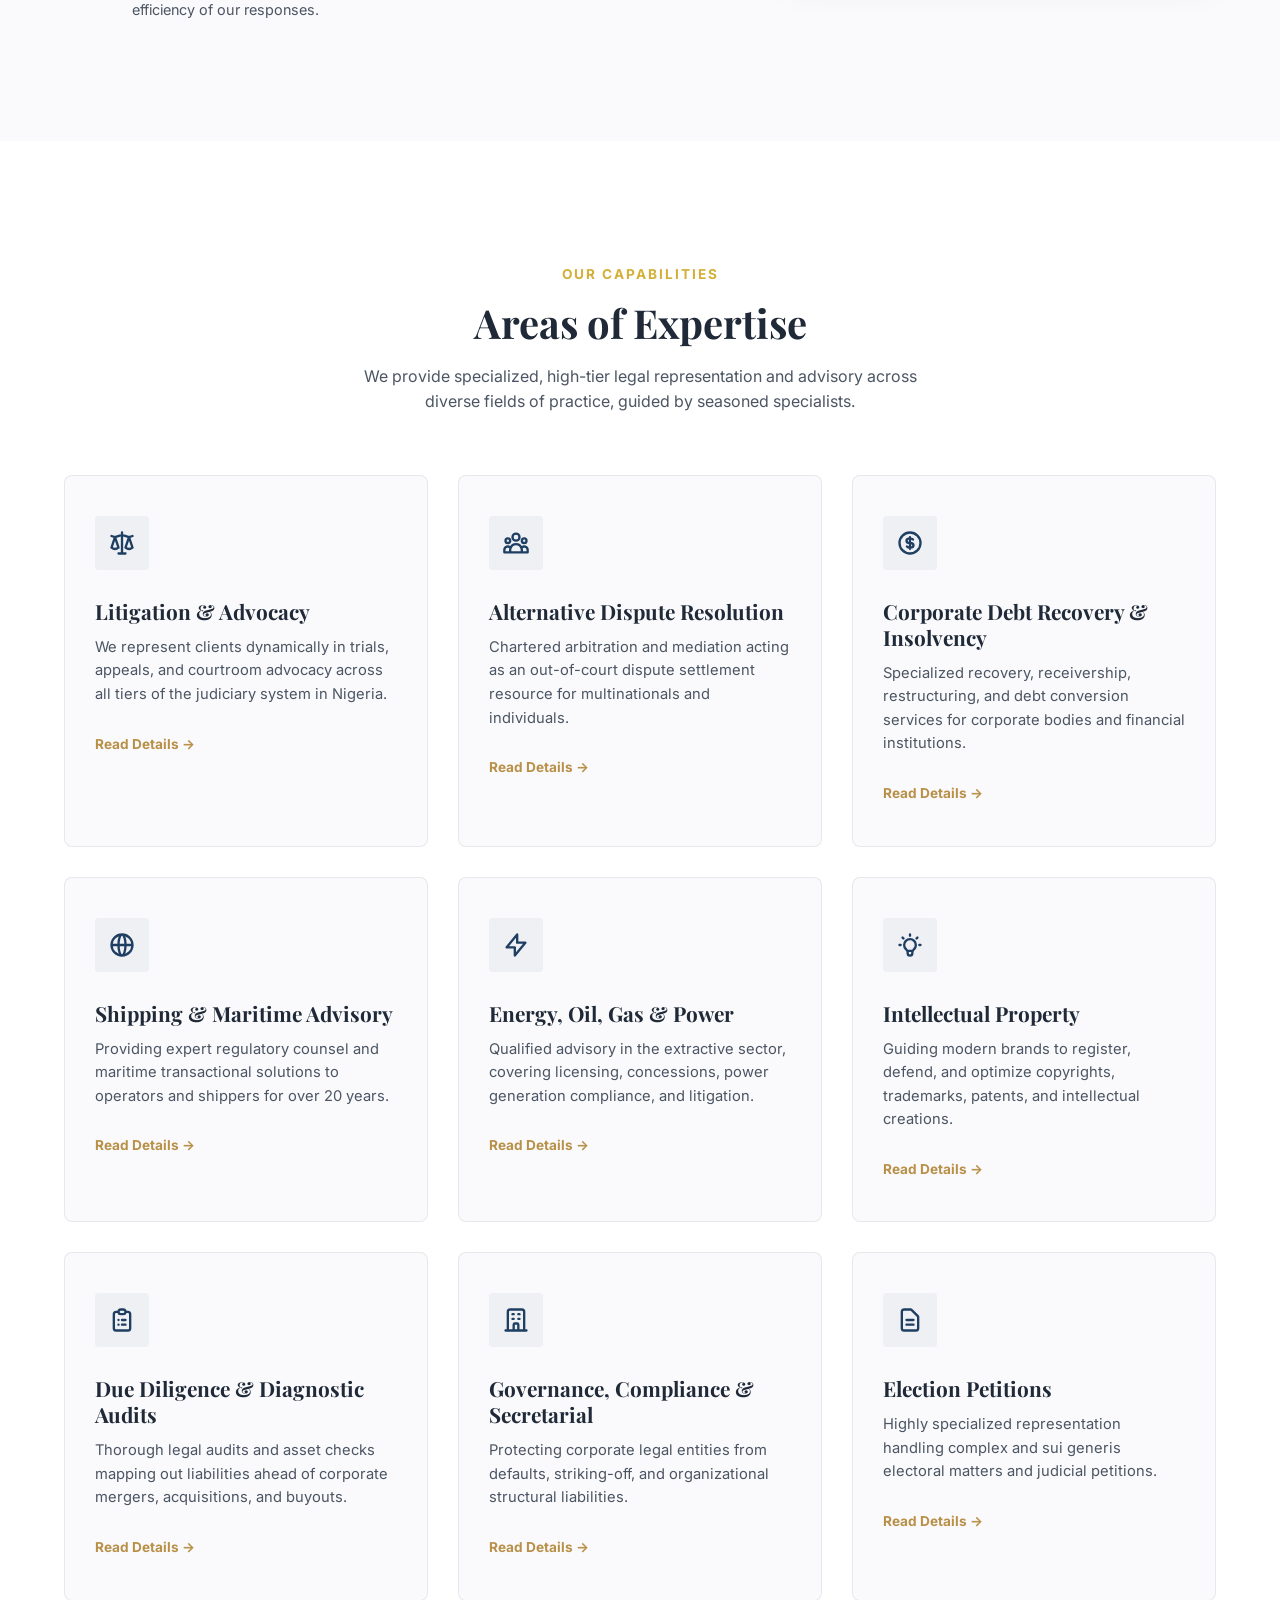
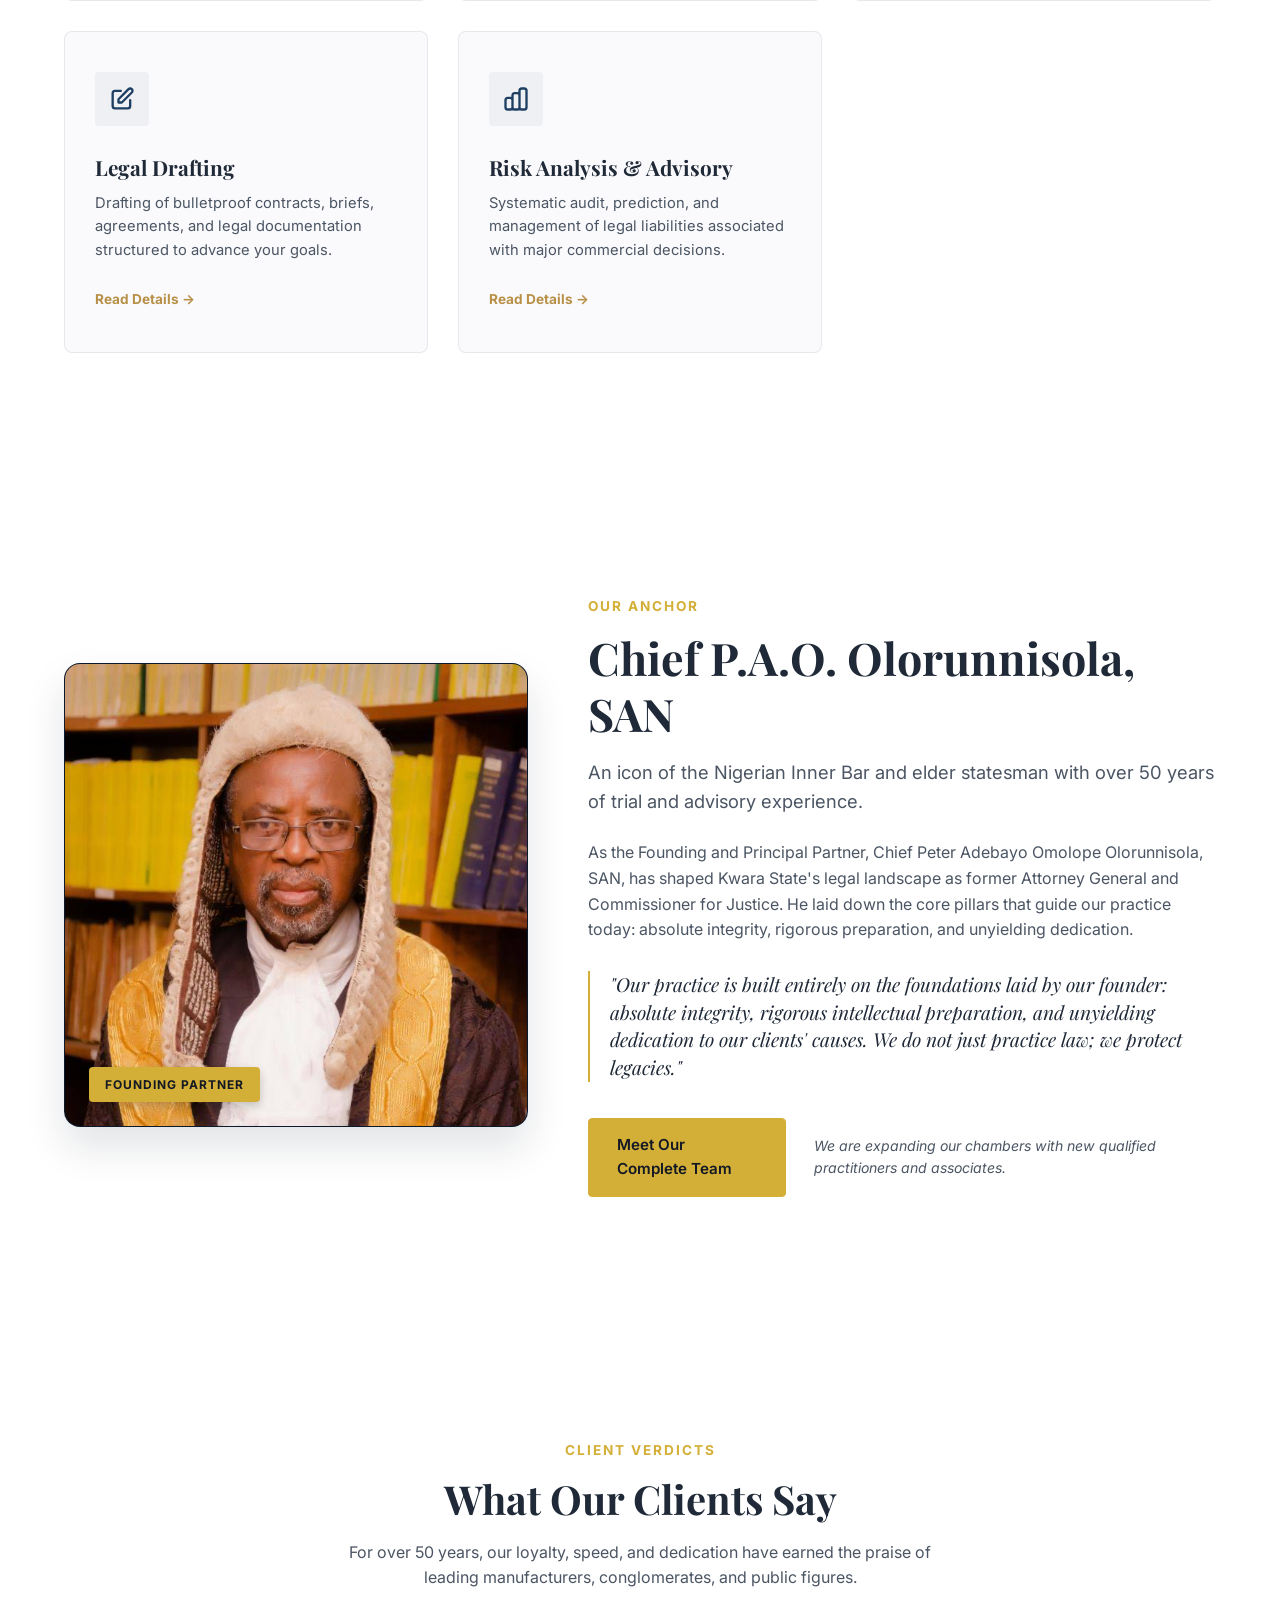
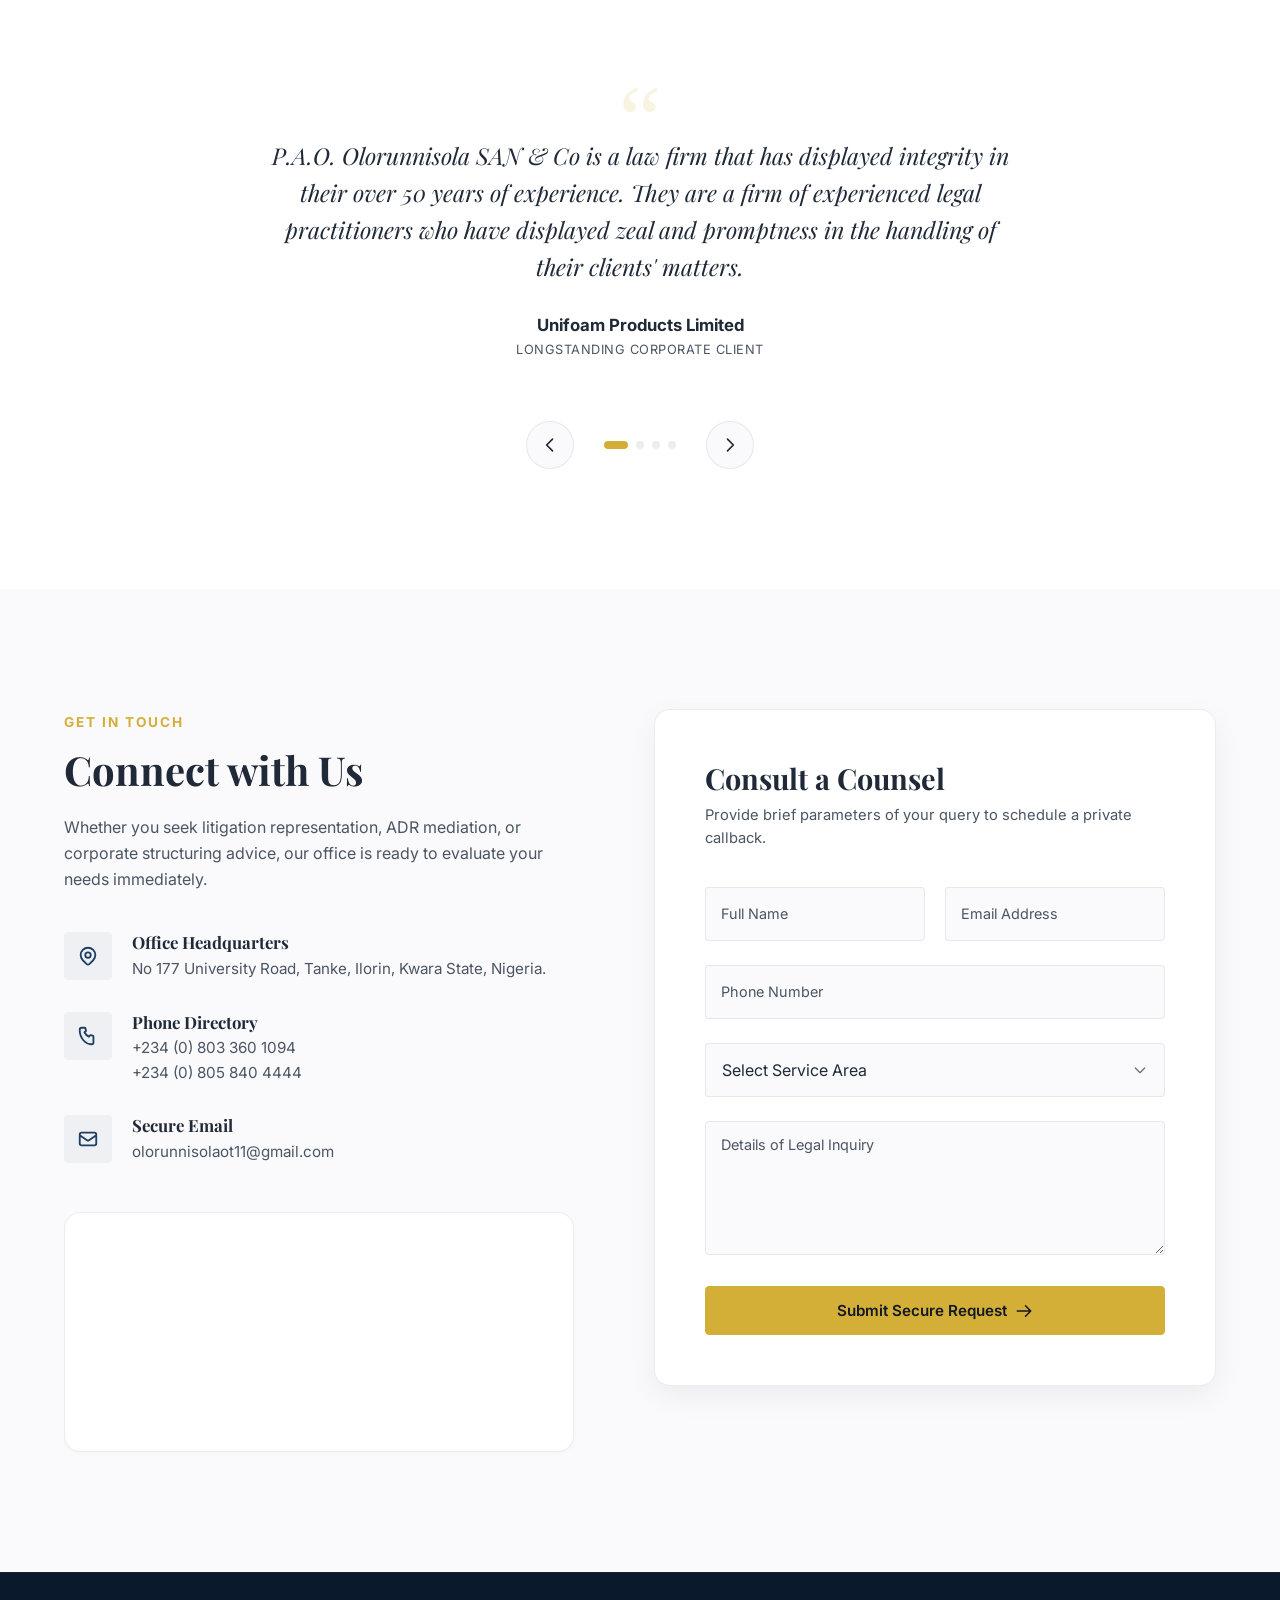
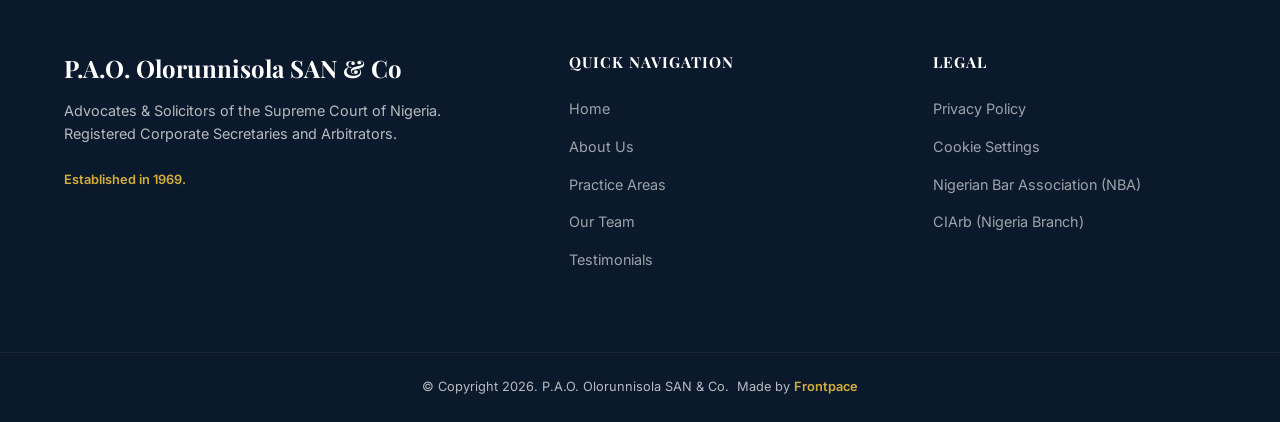
==== commit 58c584ee: "Update footer credit: Made by Frontpace with link" ====
--- a/index.html
+++ b/index.html
@@ -538,8 +538,7 @@
         </div>
         <div class="footer-bottom">
             <div class="section-container bottom-flex">
-                <p>&copy; 2026 P.A.O. Olorunnisola SAN & Co. All rights reserved.</p>
-                <p class="designer-credit">Designed with Premium Standards</p>
+                <p>&copy; Copyright 2026. P.A.O. Olorunnisola SAN & Co. &nbsp;Made by <a href="https://frontpace-website.vercel.app" target="_blank" rel="noopener" class="footer-credit-link">Frontpace</a></p>
             </div>
         </div>
     </footer>
--- a/styles.css
+++ b/styles.css
@@ -1361,12 +1361,21 @@
 
 .bottom-flex {
     display: flex;
-    justify-content: space-between;
+    justify-content: center;
     align-items: center;
-}
-
-.designer-credit {
-    color: var(--accent-gold);
+    text-align: center;
+}
+
+.footer-credit-link {
+    color: var(--accent-gold);
+    text-decoration: none;
+    font-weight: 600;
+    transition: color 0.3s ease;
+}
+
+.footer-credit-link:hover {
+    color: #fff;
+    text-decoration: underline;
 }
 
 /* ==========================================
